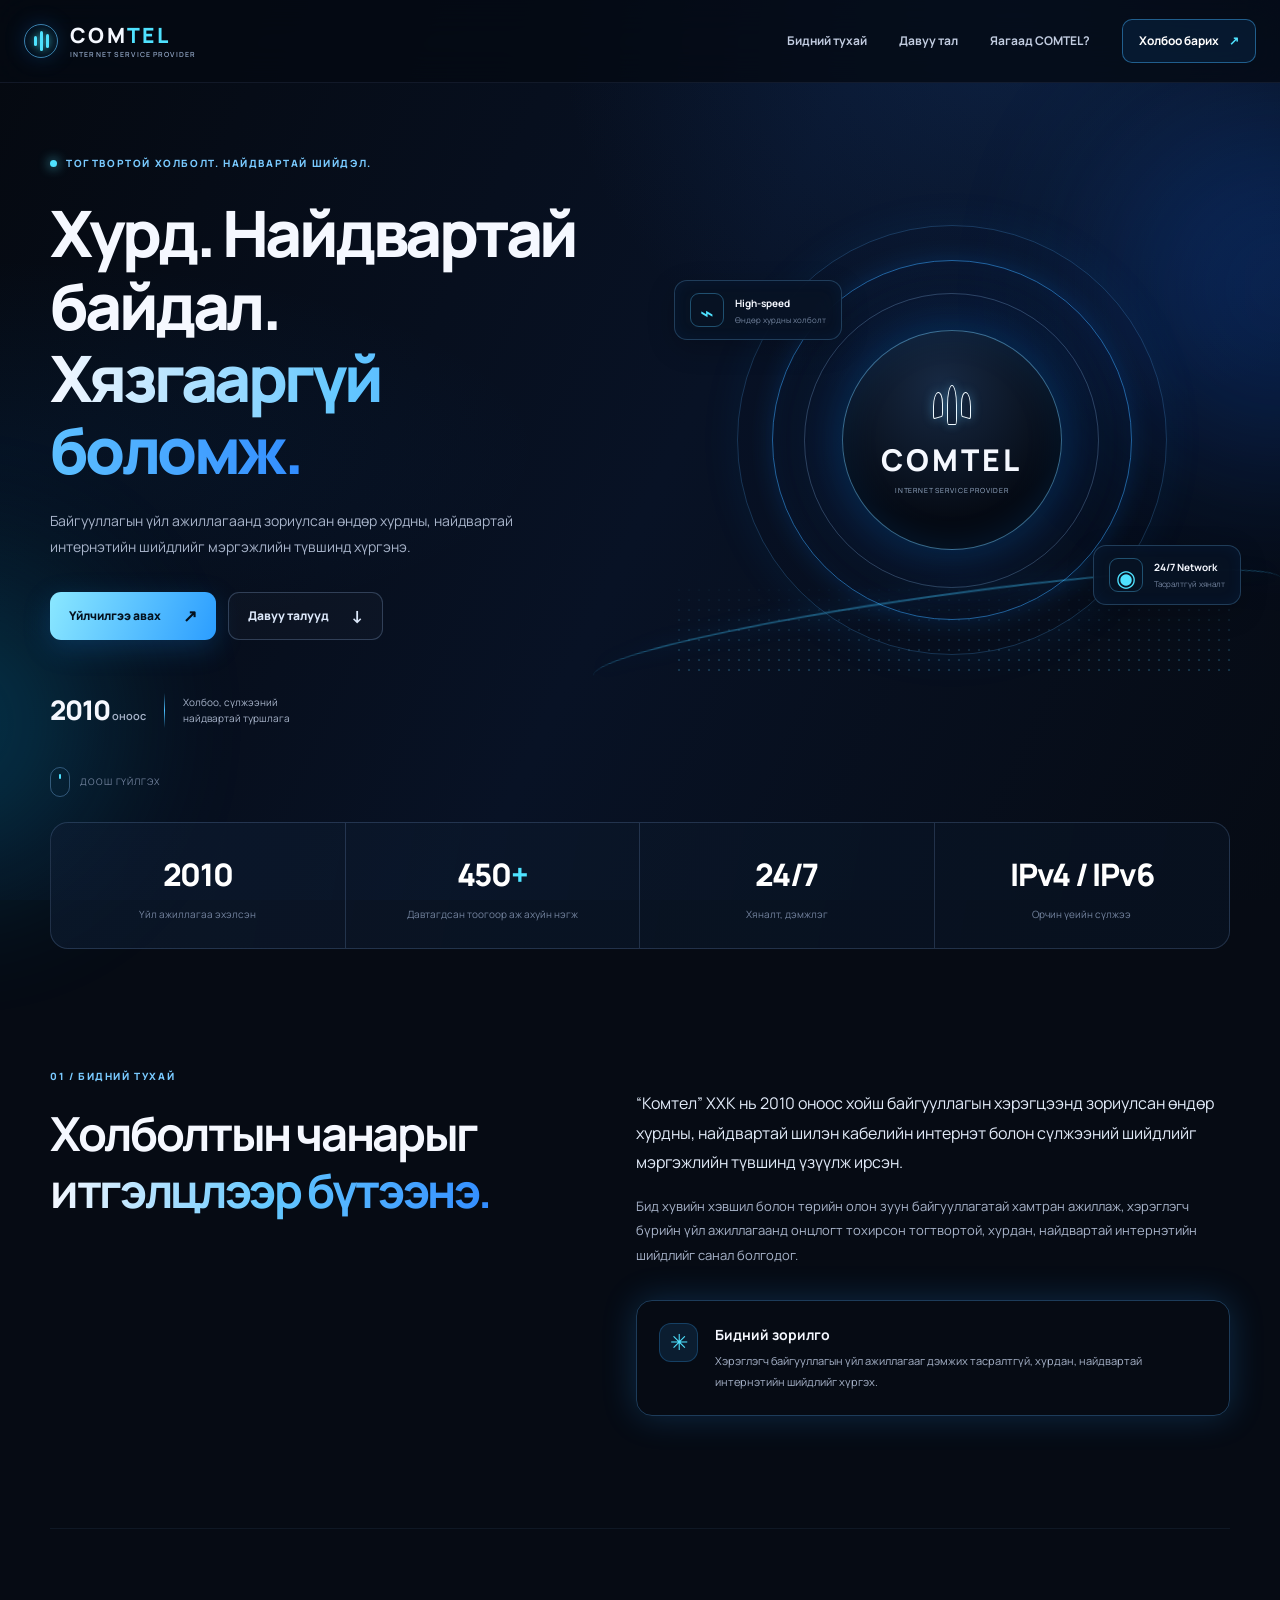
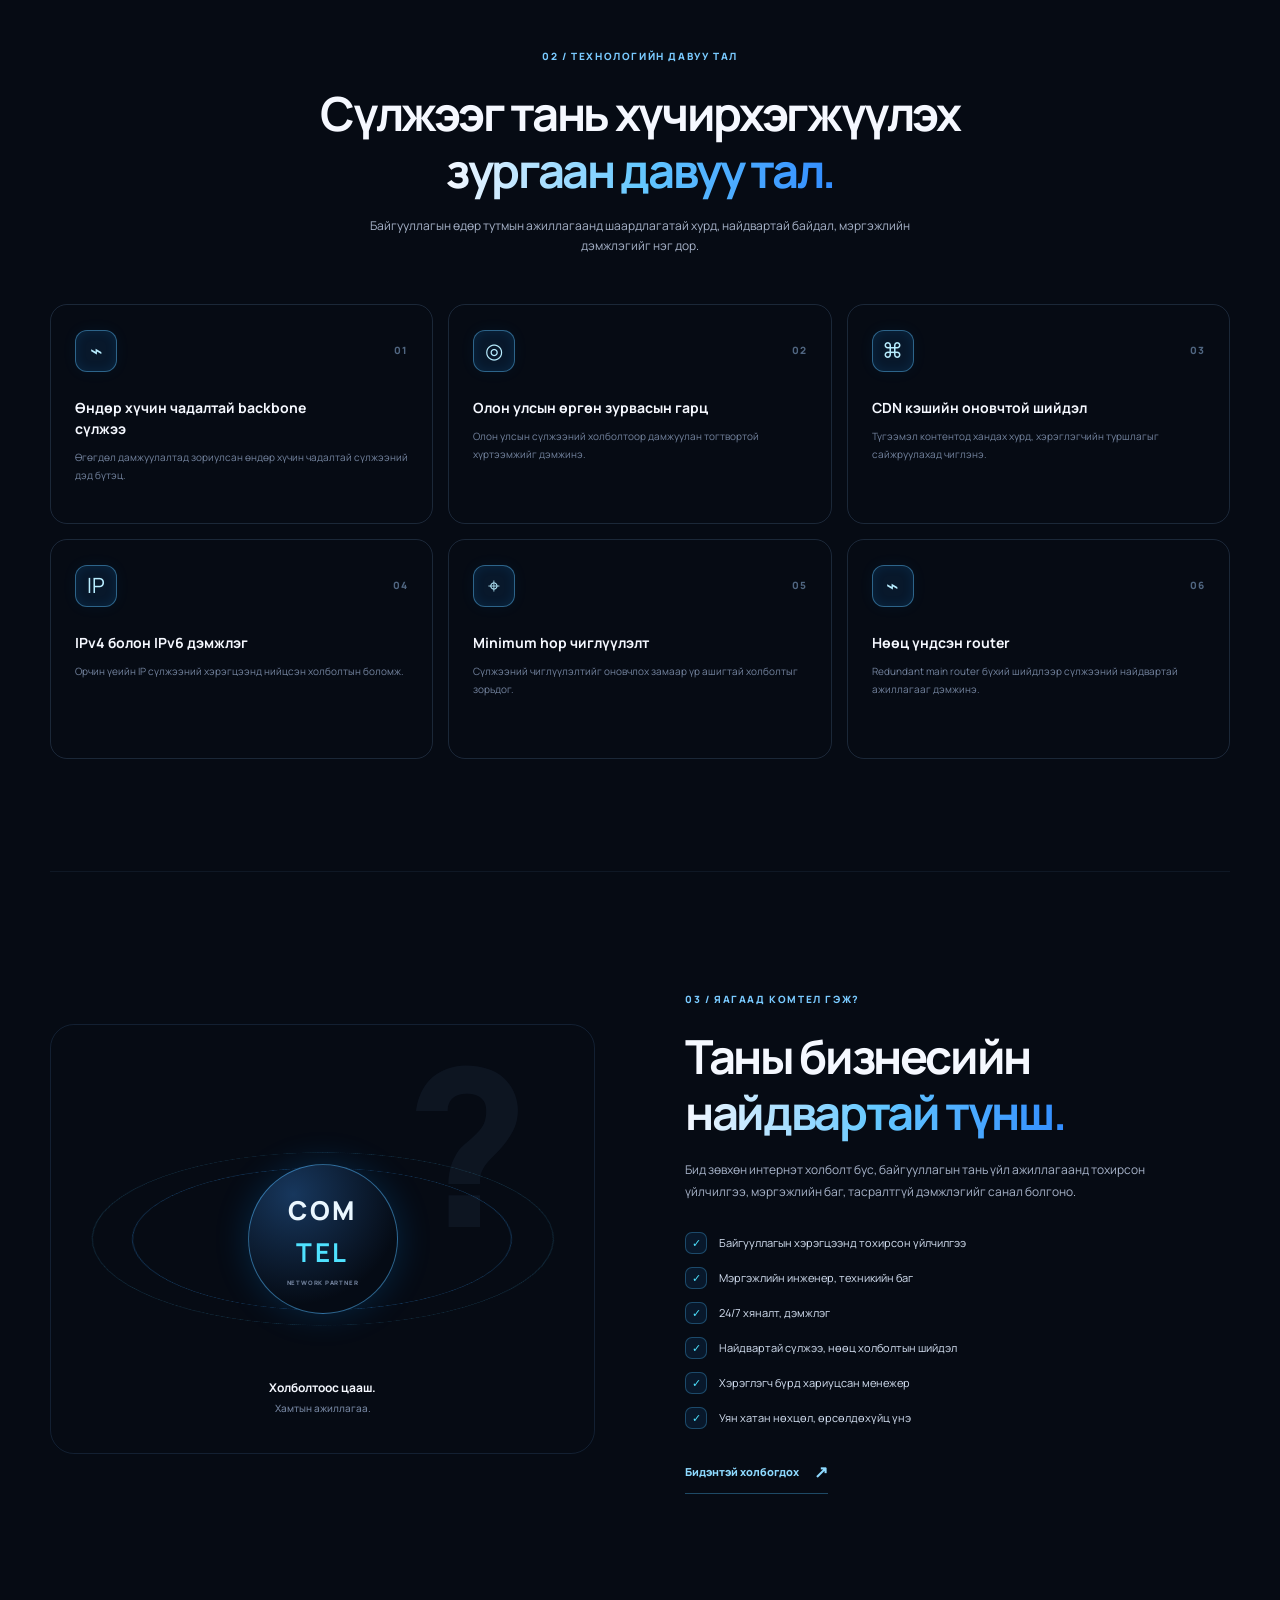
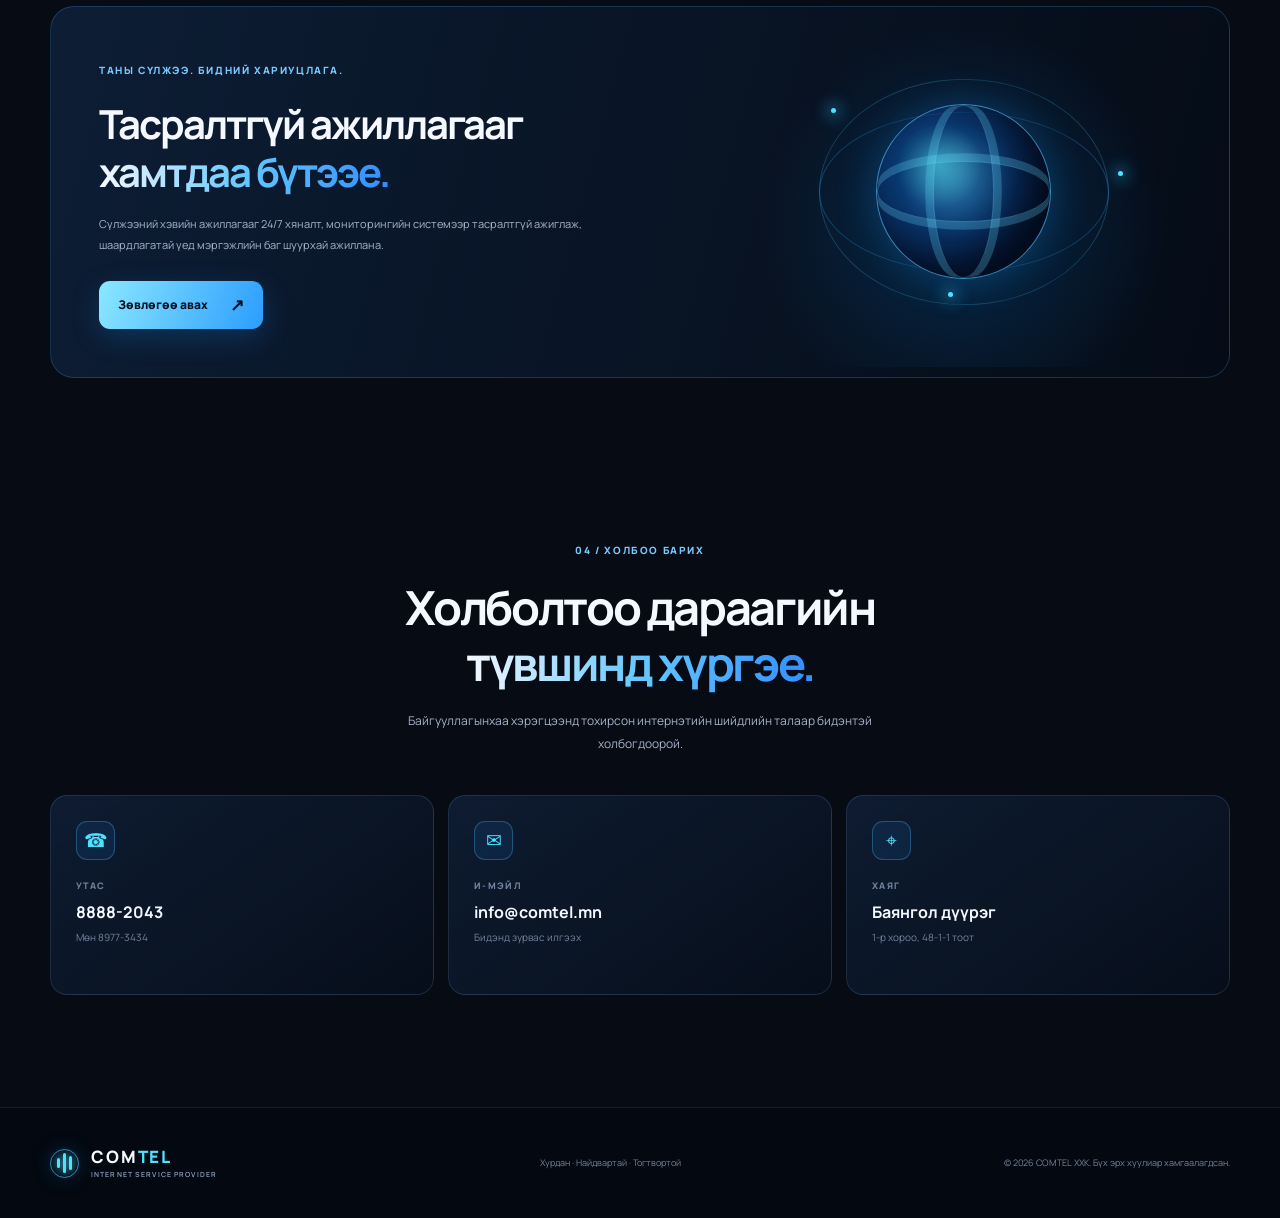
==== index.html @ ffbf0dd2 "." ====
<!doctype html>
<html lang="mn">
  <head>
    <meta charset="UTF-8" />
    <meta name="viewport" content="width=device-width, initial-scale=1.0" />
    <meta name="theme-color" content="#070d1a" />
    <meta
      name="description"
      content="COMTEL ХХК — хурдан, найдвартай, тогтвортой интернэтийн шийдэл."
    />
    <title>COMTEL — Internet Service Provider</title>
    <link rel="preconnect" href="https://fonts.googleapis.com" />
    <link rel="preconnect" href="https://fonts.gstatic.com" crossorigin />
    <link
      href="https://fonts.googleapis.com/css2?family=Manrope:wght@400;500;600;700;800&display=swap"
      rel="stylesheet"
    />
    <link rel="stylesheet" href="style.css" />
    <script src="script.js" defer></script>
  </head>
  <body>
    <div class="site-glow site-glow--one"></div>
    <div class="site-glow site-glow--two"></div>

    <header class="site-header" id="top">
      <div class="nav-wrap">
        <a class="brand" href="#top" aria-label="COMTEL нүүр хуудас">
          <span class="brand-mark" aria-hidden="true"
            ><span></span><span></span><span></span
          ></span>
          <span class="brand-word"
            >COM<span>TEL</span><small>INTERNET SERVICE PROVIDER</small></span
          >
        </a>
        <button class="menu-toggle" aria-label="Цэс нээх" aria-expanded="false">
          <span></span><span></span><span></span>
        </button>
        <nav class="main-nav" aria-label="Үндсэн цэс">
          <a href="#about">Бидний тухай</a>
          <a href="#benefits">Давуу тал</a>
          <a href="#why-us">Яагаад COMTEL?</a>
          <a href="#contact" class="nav-cta">Холбоо барих <span>↗</span></a>
        </nav>
      </div>
    </header>

    <main>
      <section class="hero section-shell">
        <div class="hero-copy reveal">
          <div class="eyebrow">
            <span class="status-dot"></span> Тогтвортой холболт. Найдвартай
            шийдэл.
          </div>
          <h1>Хурд. Найдвартай байдал.<br /><span>Хязгааргүй боломж.</span></h1>
          <p class="hero-description">
            Байгууллагын үйл ажиллагаанд зориулсан өндөр хурдны, найдвартай
            интернэтийн шийдлийг мэргэжлийн түвшинд хүргэнэ.
          </p>
          <div class="hero-actions">
            <a class="button button-primary" href="#contact"
              >Үйлчилгээ авах <span>↗</span></a
            >
            <a class="button button-ghost" href="#benefits"
              >Давуу талууд <span>↓</span></a
            >
          </div>
          <div class="hero-proof">
            <div class="proof-number">2010<span> оноос</span></div>
            <div class="proof-divider"></div>
            <p>Холбоо, сүлжээний<br />найдвартай туршлага</p>
          </div>
        </div>

        <div class="hero-visual reveal" aria-label="Дижитал сүлжээний дүрслэл">
          <div class="orbit orbit--outer"></div>
          <div class="orbit orbit--middle"></div>
          <div class="orbit orbit--inner"></div>
          <div class="network-core">
            <div class="core-symbol">
              <span></span><span></span><span></span>
            </div>
            <div class="core-name">COMTEL</div>
            <div class="core-caption">INTERNET SERVICE PROVIDER</div>
          </div>
          <div class="float-card float-card--top">
            <span class="float-icon">⌁</span
            ><span><b>High-speed</b><small>Өндөр хурдны холболт</small></span>
          </div>
          <div class="float-card float-card--bottom">
            <span class="float-icon">◉</span
            ><span><b>24/7 Network</b><small>Тасралтгүй хяналт</small></span>
          </div>
          <div class="visual-grid"></div>
          <div class="visual-wave"></div>
        </div>
        <a href="#about" class="scroll-cue"><span></span> Доош гүйлгэх</a>
      </section>

      <section
        class="stats section-shell reveal"
        aria-label="COMTEL-ийн үзүүлэлтүүд"
      >
        <div class="stat">
          <strong>2010</strong><span>Үйл ажиллагаа эхэлсэн</span>
        </div>
        <div class="stat">
          <strong>450<span>+</span></strong
          ><span>Давтагдсан тоогоор аж ахуйн нэгж</span>
        </div>
        <div class="stat">
          <strong>24/7</strong><span>Хяналт, дэмжлэг</span>
        </div>
        <div class="stat">
          <strong>IPv4 / IPv6</strong><span>Орчин үеийн сүлжээ</span>
        </div>
      </section>

      <section class="about section-shell section-pad" id="about">
        <div class="section-heading reveal">
          <span class="section-kicker">01 / БИДНИЙ ТУХАЙ</span>
          <h2>Холболтын чанарыг<br /><span>итгэлцлээр бүтээнэ.</span></h2>
        </div>
        <div class="about-content reveal">
          <p class="lead">
            “Комтел” ХХК нь 2010 оноос хойш байгууллагын хэрэгцээнд зориулсан
            өндөр хурдны, найдвартай шилэн кабелийн интернэт болон сүлжээний
            шийдлийг мэргэжлийн түвшинд үзүүлж ирсэн.
          </p>
          <p>
            Бид хувийн хэвшил болон төрийн олон зуун байгууллагатай хамтран
            ажиллаж, хэрэглэгч бүрийн үйл ажиллагаанд онцлогт тохирсон
            тогтвортой, хурдан, найдвартай интернэтийн шийдлийг санал болгодог.
          </p>
          <div class="mission-card">
            <span class="mission-icon">✳</span>
            <div>
              <h3>Бидний зорилго</h3>
              <p>
                Хэрэглэгч байгууллагын үйл ажиллагааг дэмжих тасралтгүй, хурдан,
                найдвартай интернэтийн шийдлийг хүргэх.
              </p>
            </div>
          </div>
        </div>
      </section>

      <section class="benefits section-shell section-pad" id="benefits">
        <div class="section-heading section-heading--center reveal">
          <span class="section-kicker">02 / ТЕХНОЛОГИЙН ДАВУУ ТАЛ</span>
          <h2>
            Сүлжээг тань хүчирхэгжүүлэх<br /><span>зургаан давуу тал.</span>
          </h2>
          <p>
            Байгууллагын өдөр тутмын ажиллагаанд шаардлагатай хурд, найдвартай
            байдал, мэргэжлийн дэмжлэгийг нэг дор.
          </p>
        </div>
        <div class="benefit-grid">
          <article class="benefit-card reveal">
            <div class="card-top">
              <span class="line-icon">⌁</span><span class="card-index">01</span>
            </div>
            <h3>Өндөр хүчин чадалтай backbone сүлжээ</h3>
            <p>
              Өгөгдөл дамжуулалтад зориулсан өндөр хүчин чадалтай сүлжээний дэд
              бүтэц.
            </p>
            <div class="card-light"></div>
          </article>
          <article class="benefit-card reveal">
            <div class="card-top">
              <span class="line-icon">◎</span><span class="card-index">02</span>
            </div>
            <h3>Олон улсын өргөн зурвасын гарц</h3>
            <p>
              Олон улсын сүлжээний холболтоор дамжуулан тогтвортой хүртээмжийг
              дэмжинэ.
            </p>
            <div class="card-light"></div>
          </article>
          <article class="benefit-card reveal">
            <div class="card-top">
              <span class="line-icon">⌘</span><span class="card-index">03</span>
            </div>
            <h3>CDN кэшийн оновчтой шийдэл</h3>
            <p>
              Түгээмэл контентод хандах хурд, хэрэглэгчийн туршлагыг
              сайжруулахад чиглэнэ.
            </p>
            <div class="card-light"></div>
          </article>
          <article class="benefit-card reveal">
            <div class="card-top">
              <span class="line-icon">IP</span
              ><span class="card-index">04</span>
            </div>
            <h3>IPv4 болон IPv6 дэмжлэг</h3>
            <p>Орчин үеийн IP сүлжээний хэрэгцээнд нийцсэн холболтын боломж.</p>
            <div class="card-light"></div>
          </article>
          <article class="benefit-card reveal">
            <div class="card-top">
              <span class="line-icon">⌖</span><span class="card-index">05</span>
            </div>
            <h3>Minimum hop чиглүүлэлт</h3>
            <p>
              Сүлжээний чиглүүлэлтийг оновчлох замаар үр ашигтай холболтыг
              зорьдог.
            </p>
            <div class="card-light"></div>
          </article>
          <article class="benefit-card reveal">
            <div class="card-top">
              <span class="line-icon">⌁</span><span class="card-index">06</span>
            </div>
            <h3>Нөөц үндсэн router</h3>
            <p>
              Redundant main router бүхий шийдлээр сүлжээний найдвартай
              ажиллагааг дэмжинэ.
            </p>
            <div class="card-light"></div>
          </article>
        </div>
      </section>

      <section class="why section-shell section-pad" id="why-us">
        <div class="why-visual reveal">
          <div class="big-question">?</div>
          <div class="why-orbit why-orbit--one"></div>
          <div class="why-orbit why-orbit--two"></div>
          <div class="why-center">
            <span>COM</span><b>TEL</b><small>NETWORK PARTNER</small>
          </div>
          <div class="why-caption">
            Холболтоос цааш.<br /><span>Хамтын ажиллагаа.</span>
          </div>
        </div>
        <div class="why-content reveal">
          <span class="section-kicker">03 / ЯАГААД КОМТЕЛ ГЭЖ?</span>
          <h2>Таны бизнесийн<br /><span>найдвартай түнш.</span></h2>
          <p>
            Бид зөвхөн интернэт холболт бус, байгууллагын тань үйл ажиллагаанд
            тохирсон үйлчилгээ, мэргэжлийн баг, тасралтгүй дэмжлэгийг санал
            болгоно.
          </p>
          <ul class="check-list">
            <li><span>✓</span> Байгууллагын хэрэгцээнд тохирсон үйлчилгээ</li>
            <li><span>✓</span> Мэргэжлийн инженер, техникийн баг</li>
            <li><span>✓</span> 24/7 хяналт, дэмжлэг</li>
            <li><span>✓</span> Найдвартай сүлжээ, нөөц холболтын шийдэл</li>
            <li><span>✓</span> Хэрэглэгч бүрд хариуцсан менежер</li>
            <li><span>✓</span> Уян хатан нөхцөл, өрсөлдөхүйц үнэ</li>
          </ul>
          <a href="#contact" class="text-link"
            >Бидэнтэй холбогдох <span>↗</span></a
          >
        </div>
      </section>

      <section class="support section-shell section-pad">
        <div class="support-panel reveal">
          <div class="support-copy">
            <span class="section-kicker">ТАНЫ СҮЛЖЭЭ. БИДНИЙ ХАРИУЦЛАГА.</span>
            <h2>Тасралтгүй ажиллагааг<br /><span>хамтдаа бүтээе.</span></h2>
            <p>
              Сүлжээний хэвийн ажиллагааг 24/7 хяналт, мониторингийн системээр
              тасралтгүй ажиглаж, шаардлагатай үед мэргэжлийн баг шуурхай
              ажиллана.
            </p>
            <a href="#contact" class="button button-primary"
              >Зөвлөгөө авах <span>↗</span></a
            >
          </div>
          <div class="support-art" aria-hidden="true">
            <div class="support-ring support-ring--one"></div>
            <div class="support-ring support-ring--two"></div>
            <div class="support-globe">
              <div class="globe-long"></div>
              <div class="globe-lat"></div>
              <div class="globe-core"></div>
            </div>
            <span class="signal signal--one"></span
            ><span class="signal signal--two"></span
            ><span class="signal signal--three"></span>
          </div>
        </div>
      </section>

      <section class="contact section-shell section-pad" id="contact">
        <div class="contact-heading reveal">
          <span class="section-kicker">04 / ХОЛБОО БАРИХ</span>
          <h2>Холболтоо дараагийн<br /><span>түвшинд хүргэе.</span></h2>
          <p>
            Байгууллагынхаа хэрэгцээнд тохирсон интернэтийн шийдлийн талаар
            бидэнтэй холбогдоорой.
          </p>
        </div>
        <div class="contact-grid">
          <a class="contact-card reveal" href="tel:88882043">
            <span class="contact-icon">☎</span
            ><span class="contact-label">УТАС</span><strong>8888-2043</strong
            ><small>Мөн 8977-3434</small>
          </a>
          <a class="contact-card reveal" href="mailto:info@comtel.mn">
            <span class="contact-icon">✉</span
            ><span class="contact-label">И-МЭЙЛ</span
            ><strong>info@comtel.mn</strong><small>Бидэнд зурвас илгээх</small>
          </a>
          <div class="contact-card reveal">
            <span class="contact-icon">⌖</span
            ><span class="contact-label">ХАЯГ</span
            ><strong>Баянгол дүүрэг</strong
            ><small>1-р хороо, 48-1-1 тоот</small>
          </div>
        </div>
      </section>
    </main>

    <footer class="site-footer">
      <div class="footer-inner section-shell">
        <a class="brand brand--footer" href="#top">
          <span class="brand-mark" aria-hidden="true"
            ><span></span><span></span><span></span
          ></span>
          <span class="brand-word"
            >COM<span>TEL</span><small>INTERNET SERVICE PROVIDER</small></span
          >
        </a>
        <p>Хурдан · Найдвартай · Тогтвортой</p>
        <span class="copyright"
          >© <span id="year"></span> COMTEL ХХК. Бүх эрх хуулиар
          хамгаалагдсан.</span
        >
      </div>
    </footer>
    <a class="back-to-top" href="#top" aria-label="Дээш буцах">↑</a>
  </body>
</html>
---- style.css ----
/* COMTEL landing page — dark navy + electric blue visual style */
:root {
  --bg: #060b14;
  --bg-soft: #0a1324;
  --panel: rgba(12, 25, 46, .76);
  --panel-strong: #0d1a30;
  --text: #f5f8ff;
  --muted: #a8b4ca;
  --muted-2: #74849f;
  --blue: #299dff;
  --cyan: #4fe2ff;
  --line: rgba(151, 192, 255, .18);
  --glow: 0 0 34px rgba(39, 157, 255, .22);
  --radius: 22px;
}
* { box-sizing: border-box; }
html { scroll-behavior: smooth; scroll-padding-top: 90px; }
body {
  margin: 0; background: var(--bg); color: var(--text);
  font-family: "Manrope", Arial, sans-serif; line-height: 1.65;
  overflow-x: hidden;
}
body::before {
  content: ""; position: fixed; inset: 0; pointer-events: none; z-index: -2;
  background: radial-gradient(ellipse at 80% 4%, rgba(29, 83, 166, .23), transparent 32%),
              radial-gradient(ellipse at 0% 50%, rgba(0, 111, 210, .08), transparent 30%),
              linear-gradient(115deg, #050910, #081225 52%, #060b14);
}
a { color: inherit; text-decoration: none; }
button, a { -webkit-tap-highlight-color: transparent; }
button { font: inherit; }
::selection { background: rgba(54, 177, 255, .38); color: white; }
.site-glow { position: fixed; pointer-events: none; filter: blur(80px); opacity: .22; z-index: -1; border-radius: 50%; }
.site-glow--one { width: 360px; height: 360px; top: 12%; right: -180px; background: #1369ff; }
.site-glow--two { width: 300px; height: 300px; bottom: 3%; left: -200px; background: #00bfff; }
.section-shell { width: min(1180px, calc(100% - 48px)); margin-inline: auto; }
.section-pad { padding-block: 112px; }
.site-header { position: sticky; top: 0; z-index: 50; background: rgba(5, 10, 19, .78); backdrop-filter: blur(18px); border-bottom: 1px solid rgba(157, 191, 255, .09); }
.nav-wrap { width: min(1280px, calc(100% - 48px)); height: 82px; margin: auto; display: flex; align-items: center; justify-content: space-between; gap: 30px; }
.brand { display: inline-flex; align-items: center; gap: 12px; flex-shrink: 0; }
.brand-mark { width: 34px; height: 34px; display: flex; align-items: center; justify-content: center; gap: 3px; border: 1px solid rgba(90, 191, 255, .65); border-radius: 50%; box-shadow: 0 0 22px rgba(33, 150, 255, .2), inset 0 0 12px rgba(33, 150, 255, .12); }
.brand-mark span { display: block; width: 3px; border-radius: 3px; background: var(--cyan); box-shadow: 0 0 8px var(--cyan); }
.brand-mark span:nth-child(1) { height: 10px; }.brand-mark span:nth-child(2) { height: 20px; }.brand-mark span:nth-child(3) { height: 14px; }
.brand-word { font-size: 21px; letter-spacing: .11em; font-weight: 800; line-height: 1.05; }
.brand-word > span { color: var(--cyan); }
.brand-word small { display: block; margin-top: 5px; color: #8fa3c1; font-size: 7px; letter-spacing: .16em; font-weight: 600; }
.main-nav { display: flex; align-items: center; gap: 32px; color: #c2cce0; font-size: 12px; font-weight: 700; }
.main-nav a:not(.nav-cta) { transition: color .2s; }
.main-nav a:not(.nav-cta):hover { color: var(--cyan); }
.nav-cta { padding: 11px 16px; border: 1px solid rgba(66, 179, 255, .45); border-radius: 10px; color: white; background: rgba(27, 112, 205, .12); }
.nav-cta span { color: var(--cyan); padding-left: 8px; }
.menu-toggle { display: none; width: 42px; height: 42px; padding: 10px; border: 1px solid var(--line); border-radius: 10px; background: #0b1729; }
.menu-toggle span { display: block; height: 2px; background: white; margin: 5px 0; border-radius: 2px; }
.hero { min-height: 680px; display: grid; grid-template-columns: 1.02fr .98fr; align-items: center; gap: 45px; position: relative; padding-top: 65px; padding-bottom: 90px; }
.hero-copy { position: relative; z-index: 2; }
.eyebrow, .section-kicker { display: inline-flex; align-items: center; gap: 9px; color: #79caff; font-size: 10px; font-weight: 800; letter-spacing: .16em; text-transform: uppercase; }
.status-dot { width: 7px; height: 7px; background: var(--cyan); border-radius: 50%; box-shadow: 0 0 12px var(--cyan); }
h1, h2, h3, p { margin-top: 0; }
h1 { margin: 23px 0 21px; font-size: clamp(38px, 5vw, 65px); line-height: 1.13; letter-spacing: -.055em; font-weight: 800; }
h1 span, h2 span { color: #8dcfff; background: linear-gradient(90deg, #f5f8ff 0%, #64c8ff 50%, #328dff 100%); -webkit-background-clip: text; background-clip: text; -webkit-text-fill-color: transparent; }
.hero-description { max-width: 530px; color: var(--muted); font-size: 14px; line-height: 1.9; }
.hero-actions { display: flex; flex-wrap: wrap; gap: 12px; margin-top: 31px; }
.button { min-height: 48px; display: inline-flex; align-items: center; justify-content: center; gap: 22px; padding: 0 19px; border-radius: 11px; font-size: 12px; font-weight: 800; transition: transform .25s, box-shadow .25s, background .25s; }
.button:hover { transform: translateY(-3px); }
.button-primary { color: #04101d; background: linear-gradient(110deg, #8be8ff, #2b9dff); box-shadow: 0 8px 28px rgba(25, 149, 255, .22); }
.button-primary:hover { box-shadow: 0 10px 35px rgba(25, 149, 255, .4); }
.button-ghost { color: #dce8fa; border: 1px solid rgba(155, 192, 240, .25); background: rgba(255,255,255,.025); }
.button span { font-size: 17px; }
.hero-proof { display: flex; align-items: center; gap: 18px; margin-top: 48px; }
.proof-number { font-size: 27px; font-weight: 800; letter-spacing: -.04em; }
.proof-number span { font-size: 11px; color: var(--muted); font-weight: 600; letter-spacing: 0; }
.proof-divider { width: 1px; height: 35px; background: linear-gradient(transparent, #4abfff, transparent); }
.hero-proof p { margin: 0; color: var(--muted); font-size: 10px; line-height: 1.6; }
.hero-visual { position: relative; min-height: 470px; display: grid; place-items: center; isolation: isolate; }
.hero-visual::before { content: ""; position: absolute; width: 78%; aspect-ratio: 1; border-radius: 50%; background: radial-gradient(circle, rgba(19, 123, 255, .18), rgba(0, 37, 100, .04) 55%, transparent 70%); filter: blur(15px); }
.orbit { position: absolute; border-radius: 50%; border: 1px solid rgba(80, 172, 255, .23); }
.orbit--outer { width: min(94%, 430px); aspect-ratio: 1; box-shadow: 0 0 40px rgba(0, 136, 255, .08); }
.orbit--middle { width: min(79%, 360px); aspect-ratio: 1; border-color: rgba(56, 165, 255, .55); box-shadow: 0 0 25px rgba(0, 145, 255, .17), inset 0 0 25px rgba(0, 145, 255, .05); }
.orbit--inner { width: min(65%, 295px); aspect-ratio: 1; border-color: rgba(160, 207, 255, .25); }
.network-core { position: relative; z-index: 2; width: 220px; height: 220px; border-radius: 50%; display: flex; flex-direction: column; align-items: center; justify-content: center; background: radial-gradient(circle at 45% 25%, #172943, #050a13 67%); border: 1px solid rgba(104, 197, 255, .5); box-shadow: 0 0 42px rgba(0, 138, 255, .19), inset 0 0 35px rgba(20, 133, 255, .12); }
.core-symbol { width: 57px; height: 42px; display: flex; justify-content: center; align-items: center; gap: 4px; margin-bottom: 9px; }
.core-symbol span { display: block; width: 10px; border: 1.5px solid #effaff; border-radius: 100% 100% 30% 30%; box-shadow: 0 0 10px rgba(99, 200, 255, .35); }
.core-symbol span:nth-child(1) { height: 26px; transform: skewY(-16deg); }.core-symbol span:nth-child(2) { height: 40px; }.core-symbol span:nth-child(3) { height: 26px; transform: skewY(16deg); }
.core-name { font-size: 30px; letter-spacing: .1em; font-weight: 800; }.core-caption { font-size: 7px; letter-spacing: .12em; color: #9cb1cc; }
.float-card { position: absolute; z-index: 4; display: flex; align-items: center; gap: 11px; padding: 12px 15px; border: 1px solid rgba(107, 192, 255, .25); border-radius: 13px; background: rgba(7, 19, 36, .88); box-shadow: 0 8px 28px rgba(0,0,0,.2), inset 0 0 15px rgba(29, 126, 255, .06); backdrop-filter: blur(12px); }
.float-card--top { top: 16%; left: 0; }.float-card--bottom { bottom: 15%; right: -2%; }
.float-icon { display: grid; place-items: center; width: 34px; height: 34px; color: var(--cyan); font-size: 23px; border: 1px solid rgba(82, 198, 255, .35); border-radius: 9px; }
.float-card b, .float-card small { display: block; }.float-card b { font-size: 10px; }.float-card small { color: var(--muted-2); font-size: 8px; margin-top: 2px; }
.visual-grid { position: absolute; z-index: -1; bottom: 0; left: 0; right: 0; height: 100px; opacity: .22; background-image: radial-gradient(#4fcaff 1px, transparent 1.5px); background-size: 10px 10px; mask-image: linear-gradient(transparent, black); }
.visual-wave { position: absolute; bottom: 15px; left: -15%; right: -10%; height: 65px; opacity: .65; border-top: 2px solid rgba(64, 198, 255, .6); border-radius: 50%; filter: drop-shadow(0 0 10px #149eff); transform: rotate(-8deg); }
.scroll-cue { position: absolute; bottom: 25px; left: 0; display: flex; align-items: center; gap: 10px; color: var(--muted-2); font-size: 9px; letter-spacing: .1em; text-transform: uppercase; }
.scroll-cue span { width: 20px; height: 30px; border: 1px solid rgba(136, 195, 255, .35); border-radius: 12px; position: relative; }
.scroll-cue span::after { content: ""; position: absolute; top: 6px; left: 8px; width: 2px; height: 5px; background: var(--cyan); border-radius: 2px; animation: scrollDown 1.6s infinite; }
.stats { display: grid; grid-template-columns: repeat(4, 1fr); border: 1px solid var(--line); border-radius: 18px; background: linear-gradient(100deg, rgba(14, 29, 51, .6), rgba(8, 18, 33, .8)); overflow: hidden; }
.stat { padding: 26px 22px; text-align: center; border-right: 1px solid var(--line); }.stat:last-child { border: 0; }
.stat strong { display: block; color: white; font-size: clamp(21px, 2.5vw, 31px); font-weight: 800; letter-spacing: -.04em; }.stat strong span { color: var(--cyan); }
.stat > span { display: block; color: var(--muted-2); font-size: 10px; margin-top: 5px; }
.about { display: grid; grid-template-columns: .9fr 1.1fr; gap: 100px; align-items: start; }
.section-heading h2, .why-content h2, .contact-heading h2, .support-copy h2 { margin: 18px 0; font-size: clamp(30px, 4vw, 47px); line-height: 1.2; letter-spacing: -.05em; }
.about-content { padding-top: 28px; }.about-content p { color: var(--muted); font-size: 13px; line-height: 1.9; }.about-content .lead { color: #e2ebf9; font-size: 16px; line-height: 1.85; }
.mission-card { display: flex; gap: 17px; margin-top: 32px; padding: 22px; border: 1px solid rgba(83, 176, 255, .3); border-radius: 16px; background-color: linear-gradient(115deg, rgba(18, 51, 88, .6), rgba(7, 15, 28, .8)); box-shadow: var(--glow); }
.mission-icon { flex: 0 0 39px; height: 39px; display: grid; place-items: center; color: var(--cyan); font-size: 22px; border-radius: 12px; background-color: rgba(52, 167, 255, .12); border: 1px solid rgba(52, 167, 255, .25); }
.mission-card h3 { margin: 0 0 5px; font-size: 14px; }.mission-card p { margin: 0; font-size: 11px; }
.benefits { border-block: 1px solid rgba(133, 178, 238, .08); background-color: linear-gradient(180deg, rgba(7, 17, 32, .35), rgba(7, 17, 32, .1)); }
.section-heading--center { max-width: 690px; margin: 0 auto 48px; text-align: center; }.section-heading--center > p { color: var(--muted); font-size: 12px; max-width: 550px; margin: 0 auto; }
.benefit-grid { display: grid; grid-template-columns: repeat(3, 1fr); gap: 15px; }
.benefit-card { position: relative; overflow: hidden; min-height: 220px; padding: 25px 24px; border: 1px solid rgba(139, 181, 238, .17); border-radius: 17px; background-color: linear-gradient(145deg, rgba(17, 34, 59, .6), rgba(7, 15, 28, .8)); transition: transform .3s, border-color .3s, box-shadow .3s; }
.benefit-card:hover { transform: translateY(-5px); border-color: rgba(71, 185, 255, .55); box-shadow: 0 12px 35px rgba(0, 103, 219, .12), inset 0 0 25px rgba(39, 151, 255, .04); }
.card-top { display: flex; align-items: center; justify-content: space-between; margin-bottom: 25px; }.line-icon { display: grid; place-items: center; width: 42px; height: 42px; color: #b8edff; font-size: 21px; border: 1px solid rgba(91, 193, 255, .45); border-radius: 12px; background-color: rgba(37, 143, 255, .1); box-shadow: inset 0 0 12px rgba(34, 153, 255, .1), 0 0 15px rgba(34, 153, 255, .06); }.card-index { color: #506681; font-size: 10px; font-weight: 800; letter-spacing: .1em; }
.benefit-card h3 { max-width: 270px; margin-bottom: 9px; font-size: 14px; line-height: 1.5; }.benefit-card p { margin: 0; color: var(--muted-2); font-size: 10px; line-height: 1.8; }.card-light { position: absolute; left: -15%; bottom: 0; width: 75%; height: 1px; background-color: linear-gradient(90deg, transparent, #4dcaff, transparent); filter: drop-shadow(0 0 5px #2b9dff); opacity: .65; transition: opacity .3s; }.benefit-card:hover .card-light { opacity: 1; }
.why { display: grid; grid-template-columns: 1fr 1fr; gap: 90px; align-items: center; }
.why-visual { position: relative; min-height: 430px; display: grid; place-items: center; overflow: hidden; border: 1px solid rgba(106, 178, 255, .13); border-radius: 24px; background-color: radial-gradient(ellipse at 50% 45%, rgba(25, 103, 200, .2), transparent 52%), linear-gradient(145deg, rgba(9, 21, 40, .6), rgba(4, 9, 17, .8)); }
.big-question { position: absolute; top: 2%; right: 12%; font-size: 220px; line-height: 1; font-weight: 800; color: rgba(132, 192, 255, .06); }
.why-orbit { position: absolute; width: 70%; aspect-ratio: 1; border: 1px solid rgba(54, 158, 255, .3); border-radius: 50%; }.why-orbit--one { transform: rotateX(68deg) rotateZ(-25deg); }.why-orbit--two { width: 85%; transform: rotateX(68deg) rotateZ(35deg); border-color: rgba(73, 198, 255, .18); }
.why-center { z-index: 1; width: 150px; height: 150px; border-radius: 50%; display: flex; flex-direction: column; justify-content: center; align-items: center; border: 1px solid rgba(83, 185, 255, .5); background: radial-gradient(circle at 30% 20%, #17375d, #050b15 70%); box-shadow: 0 0 35px rgba(0, 140, 255, .2); font-size: 26px; font-weight: 800; letter-spacing: .1em; }.why-center span { color: #eaf7ff; }.why-center b { color: var(--cyan); }.why-center small { color: var(--muted-2); font-size: 6px; letter-spacing: .13em; margin-top: 5px; }
.why-caption { position: absolute; bottom: 35px; text-align: center; font-size: 12px; font-weight: 700; }.why-caption span { color: var(--muted-2); font-size: 10px; font-weight: 500; }
.why-content > p, .contact-heading > p { max-width: 490px; color: var(--muted); font-size: 12px; line-height: 1.9; }
.check-list { display: grid; gap: 13px; list-style: none; margin: 28px 0; padding: 0; }.check-list li { display: flex; gap: 12px; align-items: center; color: #d6e2f4; font-size: 11px; }.check-list li span { flex: 0 0 22px; width: 22px; height: 22px; display: grid; place-items: center; border-radius: 7px; border: 1px solid rgba(76, 192, 255, .3); background-color: rgba(32, 149, 255, .1); color: var(--cyan); }
.text-link { display: inline-flex; gap: 15px; align-items: center; color: #8edaff; font-size: 11px; font-weight: 800; border-bottom: 1px solid rgba(78, 193, 255, .35); padding-bottom: 7px; }.text-link span { font-size: 17px; }
.support { padding-top: 0; }
.support-panel { position: relative; min-height: 350px; display: grid; grid-template-columns: 1.1fr .9fr; align-items: center; overflow: hidden; border: 1px solid rgba(79, 174, 255, .22); border-radius: 24px; background: linear-gradient(105deg, rgba(13, 30, 54, .97), rgba(5, 12, 23, .96)); }
.support-copy { position: relative; z-index: 2; padding: 48px; }.support-copy h2 { font-size: clamp(29px, 3.5vw, 40px); }.support-copy p { max-width: 520px; color: var(--muted); font-size: 11px; line-height: 1.9; margin-bottom: 25px; }
.support-art { position: relative; min-height: 350px; display: grid; place-items: center; background: radial-gradient(circle at 50% 60%, rgba(0, 145, 255, .2), transparent 60%); }
.support-ring { position: absolute; width: 290px; height: 290px; border-radius: 50%; border: 1px solid rgba(47, 166, 255, .3); }.support-ring--one { transform: scaleY(.55) rotate(-20deg); }.support-ring--two { transform: scaleY(.78) rotate(35deg); border-color: rgba(77, 206, 255, .22); }
.support-globe { position: relative; width: 175px; height: 175px; overflow: hidden; border-radius: 50%; border: 1px solid rgba(94, 204, 255, .6); background: radial-gradient(circle at 36% 35%, rgba(66, 215, 255, .6), rgba(18, 105, 220, .35) 27%, rgba(6, 24, 63, .85) 70%); box-shadow: 0 0 40px rgba(18, 153, 255, .28), inset -20px -15px 35px rgba(0, 0, 0, .55); }
.globe-long, .globe-lat { position: absolute; inset: 0; border: 1px solid rgba(104, 219, 255, .45); border-radius: 50%; }.globe-long { transform: scaleX(.35); box-shadow: 24px 0 0 -1px rgba(104,219,255,.25), -24px 0 0 -1px rgba(104,219,255,.25); }.globe-lat { transform: scaleY(.35); box-shadow: 0 24px 0 -1px rgba(104,219,255,.25), 0 -24px 0 -1px rgba(104,219,255,.25); }
.globe-core { position: absolute; inset: 20%; border-radius: 50%; background: radial-gradient(circle at 40% 35%, rgba(112, 239, 255, .35), transparent 60%); filter: blur(10px); }
.signal { position: absolute; width: 5px; height: 5px; border-radius: 50%; background: var(--cyan); box-shadow: 0 0 15px 4px rgba(43, 194, 255, .5); }.signal--one { top: 26%; left: 25%; }.signal--two { right: 20%; top: 44%; }.signal--three { bottom: 20%; left: 47%; }
.contact { padding-top: 45px; }
.contact-heading { text-align: center; max-width: 680px; margin: 0 auto 40px; }.contact-heading > p { margin-inline: auto; }
.contact-grid { display: grid; grid-template-columns: repeat(3, 1fr); gap: 14px; }
.contact-card { min-height: 200px; display: flex; flex-direction: column; align-items: flex-start; padding: 25px; border: 1px solid rgba(134, 180, 237, .17); border-radius: 17px; background: linear-gradient(145deg, rgba(17, 34, 59, .75), rgba(7, 15, 28, .8)); transition: transform .25s, border-color .25s; }
.contact-card:hover { transform: translateY(-4px); border-color: rgba(75, 187, 255, .55); }
.contact-icon { width: 39px; height: 39px; display: grid; place-items: center; color: var(--cyan); border: 1px solid rgba(76, 191, 255, .3); border-radius: 11px; background: rgba(34, 144, 255, .1); font-size: 19px; margin-bottom: 19px; }
.contact-label { color: var(--muted-2); font-size: 9px; letter-spacing: .15em; font-weight: 800; }.contact-card strong { font-size: 16px; margin: 5px 0 3px; }.contact-card small { color: var(--muted-2); font-size: 10px; }
.site-footer { border-top: 1px solid rgba(137, 177, 232, .12); background: rgba(3, 7, 13, .5); }.footer-inner { min-height: 110px; display: flex; align-items: center; justify-content: space-between; gap: 20px; }.brand--footer .brand-mark { width: 29px; height: 29px; }.brand--footer .brand-word { font-size: 17px; }.footer-inner > p, .copyright { margin: 0; color: var(--muted-2); font-size: 9px; }
.back-to-top { position: fixed; z-index: 30; right: 22px; bottom: 22px; width: 42px; height: 42px; display: grid; place-items: center; border: 1px solid rgba(82, 187, 255, .35); border-radius: 12px; background: rgba(8, 22, 40, .85); color: var(--cyan); font-size: 21px; opacity: 0; pointer-events: none; transform: translateY(8px); transition: .25s; }.back-to-top.is-visible { opacity: 1; pointer-events: auto; transform: translateY(0); }
.reveal { opacity: 0; transform: translateY(22px); transition: opacity .7s ease, transform .7s ease; }.reveal.is-visible { opacity: 1; transform: translateY(0); }
@keyframes scrollDown { 0%, 100% { transform: translateY(0); opacity: 1; } 70% { transform: translateY(9px); opacity: .2; } }

@media (max-width: 900px) {
  .main-nav { gap: 18px; }.hero { gap: 15px; }.hero-visual { transform: scale(.9); }.about, .why { gap: 45px; }.support-copy { padding: 35px; }
}
@media (max-width: 700px) {
  .section-shell { width: min(100% - 34px, 560px); }.section-pad { padding-block: 78px; }
  .nav-wrap { width: calc(100% - 34px); height: 72px; }.menu-toggle { display: block; }
  .main-nav { display: none; position: absolute; top: 71px; left: 0; right: 0; padding: 18px 22px 22px; flex-direction: column; align-items: stretch; gap: 0; background: rgba(5, 11, 21, .98); border-bottom: 1px solid var(--line); }
  .main-nav.is-open { display: flex; }.main-nav a { padding: 13px 5px; }.main-nav .nav-cta { margin-top: 8px; text-align: center; }
  .hero { grid-template-columns: 1fr; padding-top: 64px; padding-bottom: 75px; gap: 8px; }.hero-copy { max-width: 570px; }.hero-visual { min-height: 370px; margin: -8px -20px 0; transform: none; }.network-core { width: 170px; height: 170px; }.core-name { font-size: 24px; }.core-caption { font-size: 6px; }.orbit--outer { width: 330px; }.orbit--middle { width: 280px; }.orbit--inner { width: 230px; }.float-card--top { left: 3%; top: 13%; }.float-card--bottom { right: 1%; bottom: 11%; }.scroll-cue { bottom: 15px; }
  .stats { grid-template-columns: repeat(2, 1fr); }.stat { padding: 21px 10px; }.stat:nth-child(2) { border-right: 0; }.stat:nth-child(-n+2) { border-bottom: 1px solid var(--line); }
  .about, .why { grid-template-columns: 1fr; gap: 20px; }.about-content { padding-top: 0; }.section-heading h2, .why-content h2, .contact-heading h2 { font-size: 34px; }
  .benefit-grid { grid-template-columns: repeat(2, 1fr); gap: 10px; }.benefit-card { min-height: 225px; padding: 19px 16px; }.benefit-card h3 { font-size: 12px; }.benefit-card p { font-size: 10px; }.card-top { margin-bottom: 18px; }
  .why-visual { min-height: 340px; order: 2; }.why-content { order: 1; }.support-panel { grid-template-columns: 1fr; }.support-copy { padding: 32px 25px 0; }.support-art { min-height: 270px; }.support-ring { width: 235px; height: 235px; }.contact-grid { grid-template-columns: 1fr; }.contact-card { min-height: 160px; }
  .footer-inner { padding-block: 28px; flex-direction: column; align-items: flex-start; gap: 13px; }.copyright { line-height: 1.7; }
}
@media (max-width: 390px) {
  h1 { font-size: 35px; }.eyebrow, .section-kicker { font-size: 8px; }.hero-actions { gap: 8px; }.button { padding: 0 13px; gap: 12px; font-size: 11px; }.benefit-grid { grid-template-columns: 1fr; }.benefit-card { min-height: 190px; }.float-card { padding: 9px; }.float-card small { font-size: 7px; }
}
@media (prefers-reduced-motion: reduce) {
  *, *::before, *::after { scroll-behavior: auto !important; animation-duration: .01ms !important; transition-duration: .01ms !important; }
  .reveal { opacity: 1; transform: none; }}
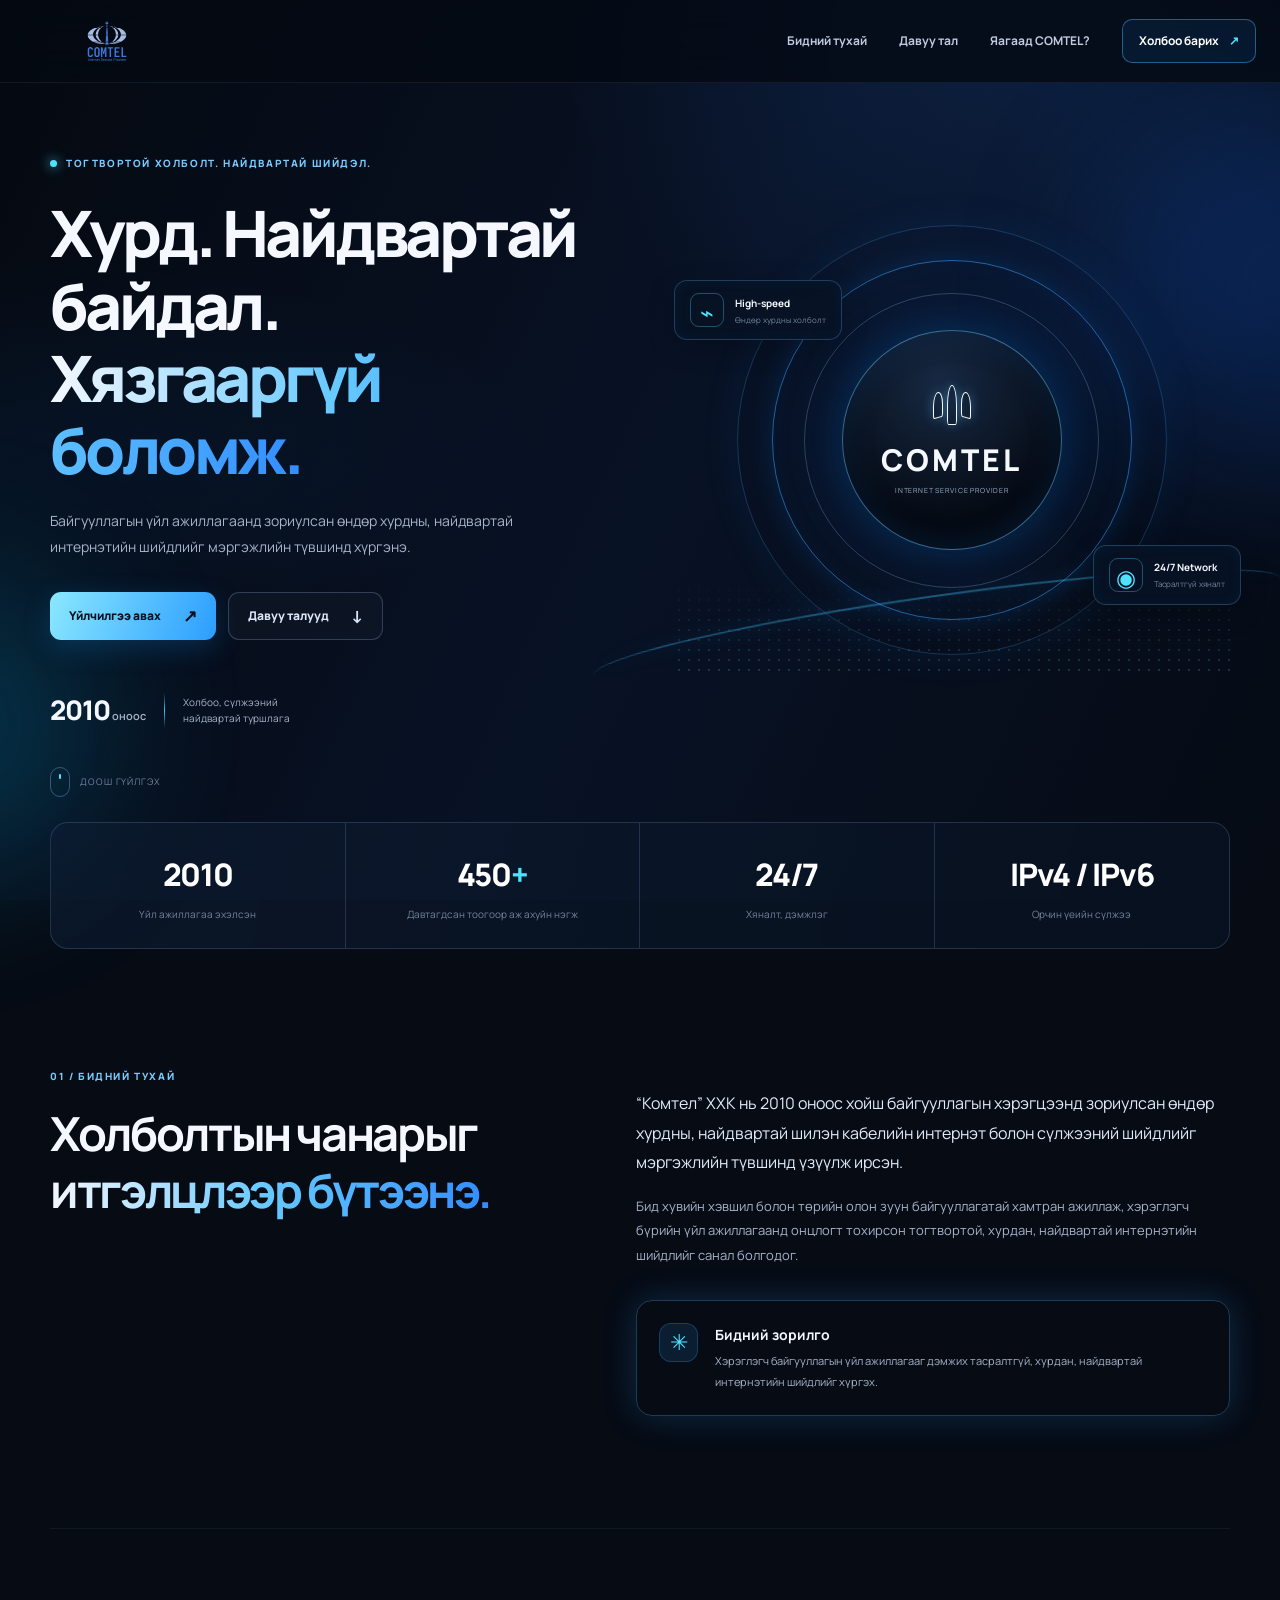
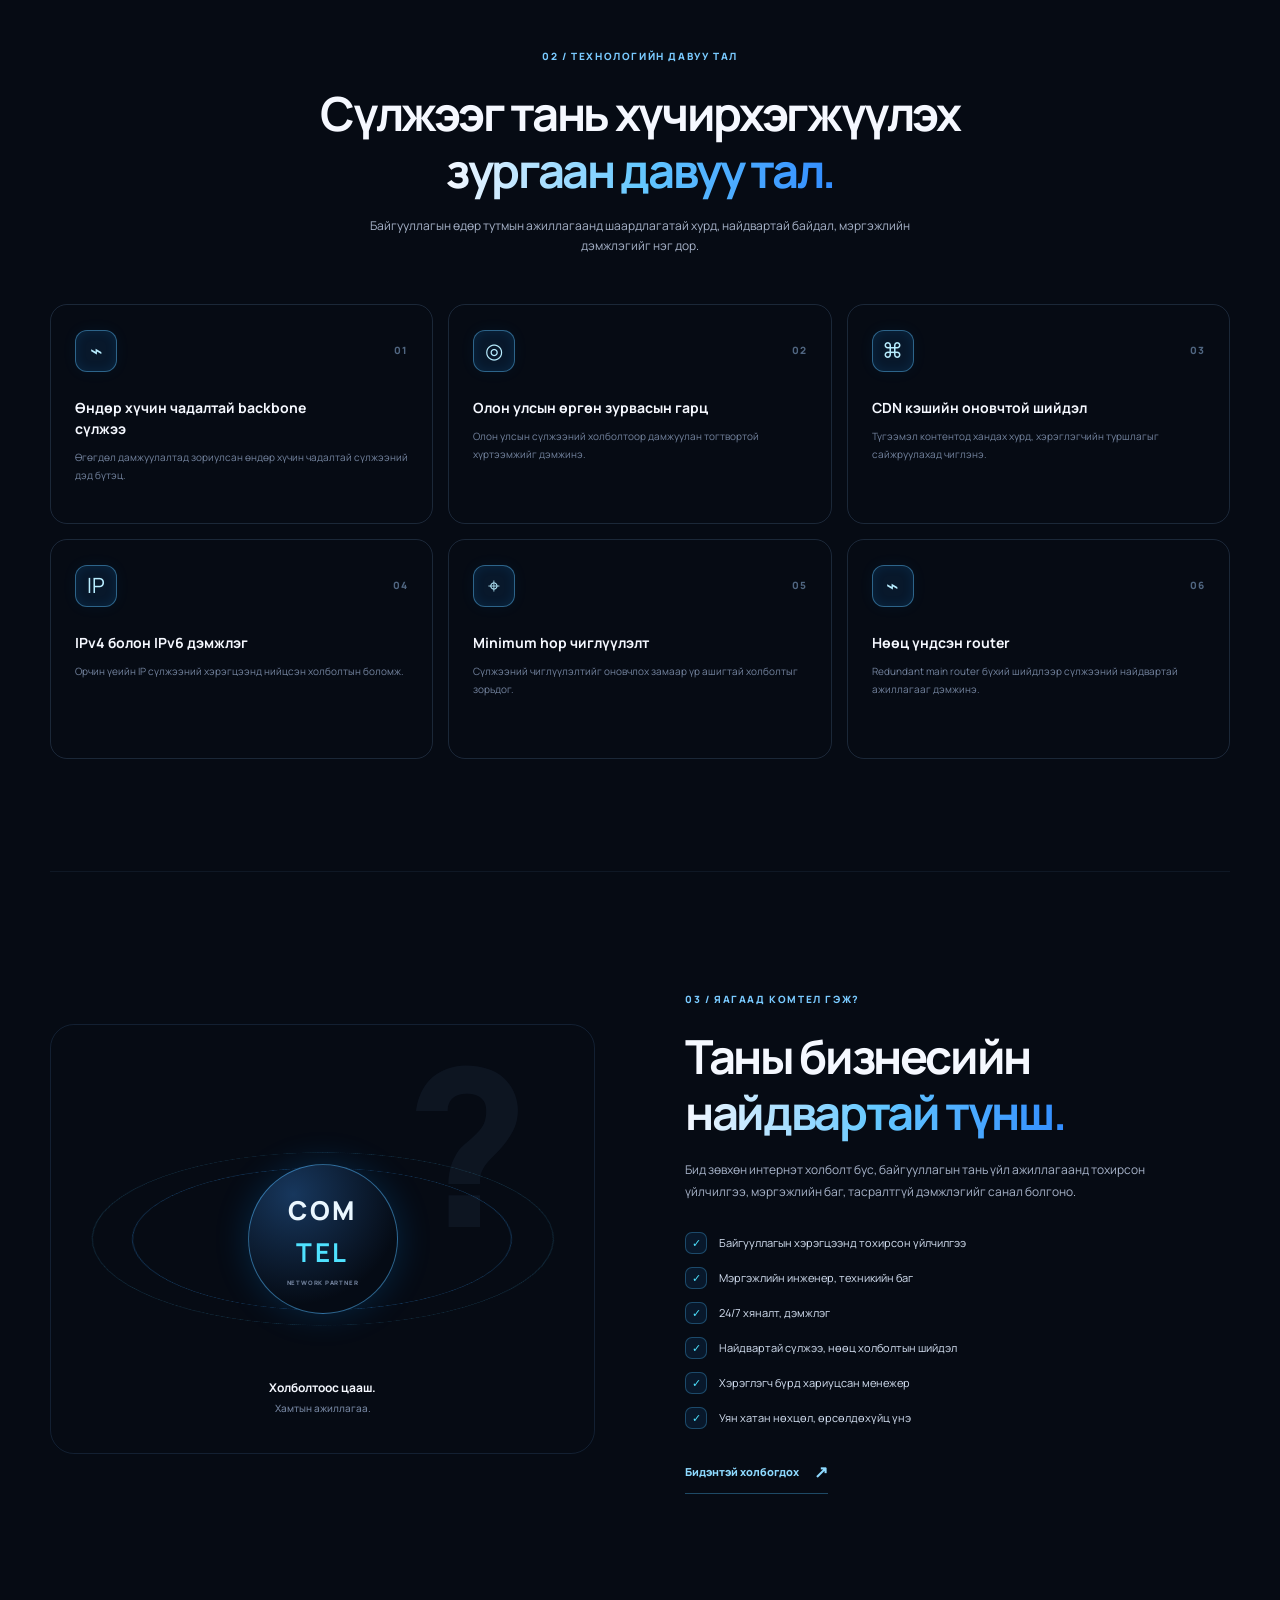
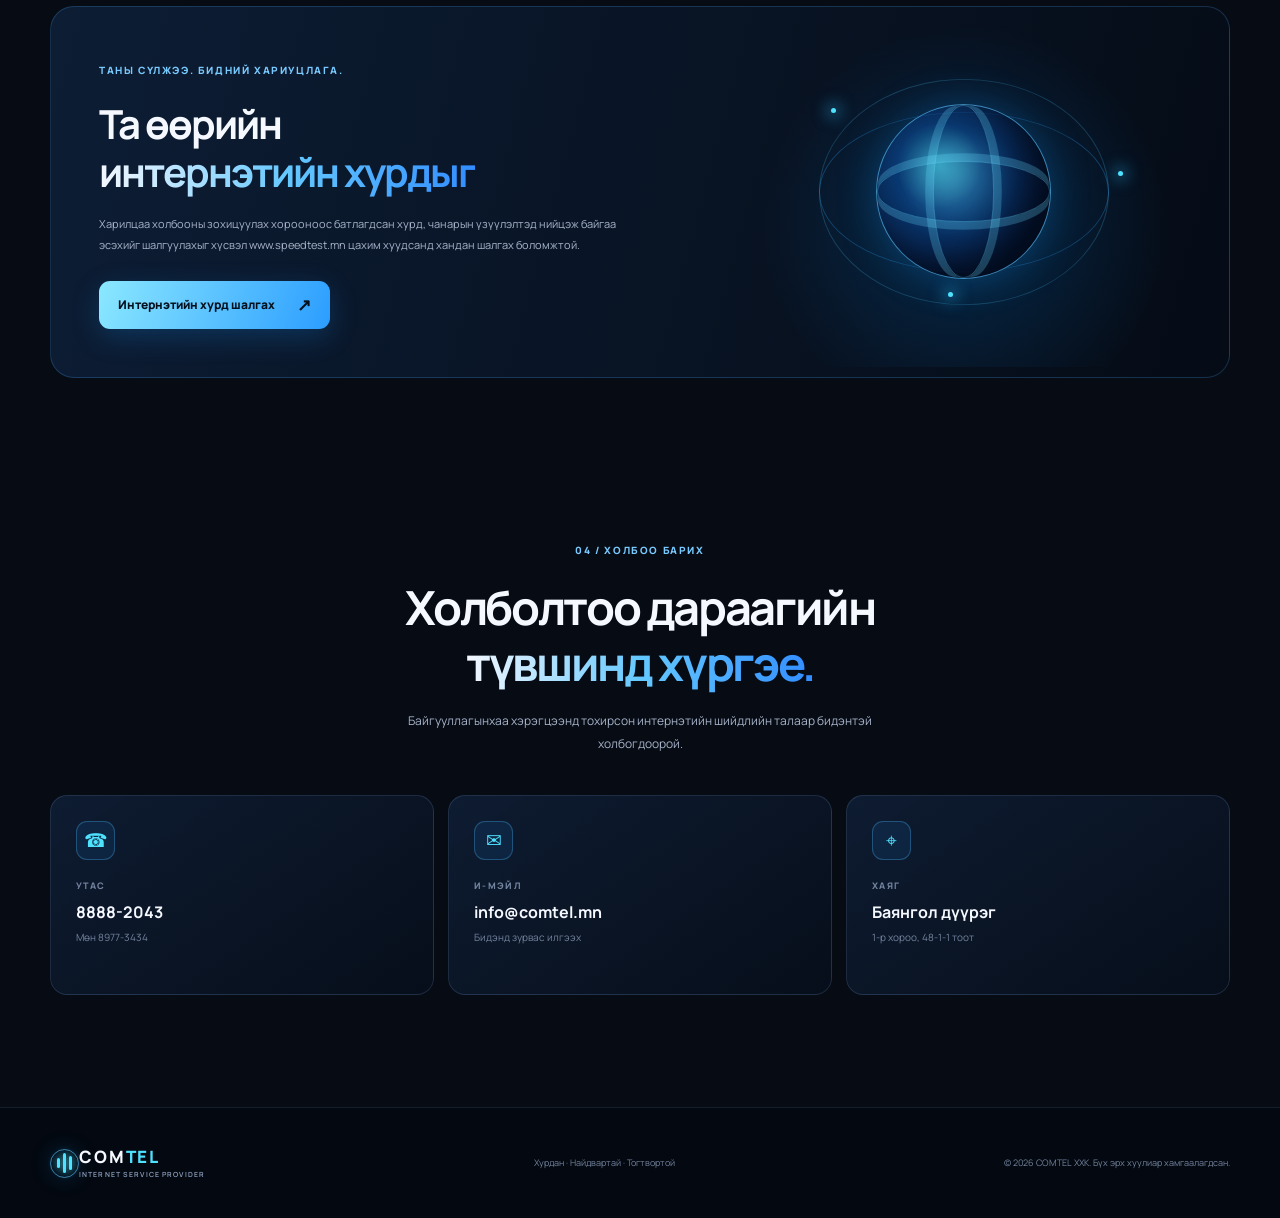
==== commit 21acc02d: "." ====
--- a/index.html
+++ b/index.html
@@ -25,12 +25,11 @@
     <header class="site-header" id="top">
       <div class="nav-wrap">
         <a class="brand" href="#top" aria-label="COMTEL нүүр хуудас">
-          <span class="brand-mark" aria-hidden="true"
-            ><span></span><span></span><span></span
-          ></span>
-          <span class="brand-word"
-            >COM<span>TEL</span><small>INTERNET SERVICE PROVIDER</small></span
-          >
+          <img
+            src="image/Comtel-logo-def.svg"
+            alt="COMTEL - Internet Service Provider"
+            class="brand-logo"
+          />
         </a>
         <button class="menu-toggle" aria-label="Цэс нээх" aria-expanded="false">
           <span></span><span></span><span></span>
@@ -261,14 +260,18 @@
         <div class="support-panel reveal">
           <div class="support-copy">
             <span class="section-kicker">ТАНЫ СҮЛЖЭЭ. БИДНИЙ ХАРИУЦЛАГА.</span>
-            <h2>Тасралтгүй ажиллагааг<br /><span>хамтдаа бүтээе.</span></h2>
-            <p>
-              Сүлжээний хэвийн ажиллагааг 24/7 хяналт, мониторингийн системээр
-              тасралтгүй ажиглаж, шаардлагатай үед мэргэжлийн баг шуурхай
-              ажиллана.
-            </p>
-            <a href="#contact" class="button button-primary"
-              >Зөвлөгөө авах <span>↗</span></a
+            <h2>Та өөрийн <br /><span>интернэтийн хурдыг</span></h2>
+            <p>
+              Харилцаа холбооны зохицуулах хорооноос батлагдсан хурд, чанарын
+              үзүүлэлтэд нийцэж байгаа эсэхийг шалгуулахыг хүсвэл
+              www.speedtest.mn цахим хуудсанд хандан шалгах боломжтой.
+            </p>
+            <a
+              href="https://www.speedtest.mn/"
+              class="button button-primary"
+              target="_blank"
+              rel="noopener noreferrer"
+              >Интернэтийн хурд шалгах <span>↗</span></a
             >
           </div>
           <div class="support-art" aria-hidden="true">
--- a/style.css
+++ b/style.css
@@ -37,10 +37,11 @@
 .section-pad { padding-block: 112px; }
 .site-header { position: sticky; top: 0; z-index: 50; background: rgba(5, 10, 19, .78); backdrop-filter: blur(18px); border-bottom: 1px solid rgba(157, 191, 255, .09); }
 .nav-wrap { width: min(1280px, calc(100% - 48px)); height: 82px; margin: auto; display: flex; align-items: center; justify-content: space-between; gap: 30px; }
-.brand { display: inline-flex; align-items: center; gap: 12px; flex-shrink: 0; }
+.brand { display: inline-flex; align-items: center; text-decoration: none; flex-shrink: 0; }
 .brand-mark { width: 34px; height: 34px; display: flex; align-items: center; justify-content: center; gap: 3px; border: 1px solid rgba(90, 191, 255, .65); border-radius: 50%; box-shadow: 0 0 22px rgba(33, 150, 255, .2), inset 0 0 12px rgba(33, 150, 255, .12); }
 .brand-mark span { display: block; width: 3px; border-radius: 3px; background: var(--cyan); box-shadow: 0 0 8px var(--cyan); }
 .brand-mark span:nth-child(1) { height: 10px; }.brand-mark span:nth-child(2) { height: 20px; }.brand-mark span:nth-child(3) { height: 14px; }
+.brand-logo { display: block; width: 165px; height: 52px; object-fit: contain; object-position: center;}
 .brand-word { font-size: 21px; letter-spacing: .11em; font-weight: 800; line-height: 1.05; }
 .brand-word > span { color: var(--cyan); }
 .brand-word small { display: block; margin-top: 5px; color: #8fa3c1; font-size: 7px; letter-spacing: .16em; font-weight: 600; }
@@ -158,4 +159,10 @@
 }
 @media (prefers-reduced-motion: reduce) {
   *, *::before, *::after { scroll-behavior: auto !important; animation-duration: .01ms !important; transition-duration: .01ms !important; }
-  .reveal { opacity: 1; transform: none; }}+  .reveal { opacity: 1; transform: none; }}
+  @media (max-width: 768px) {
+    .brand-logo { 
+        width: 130px;
+        height: 42px; 
+    }
+  }
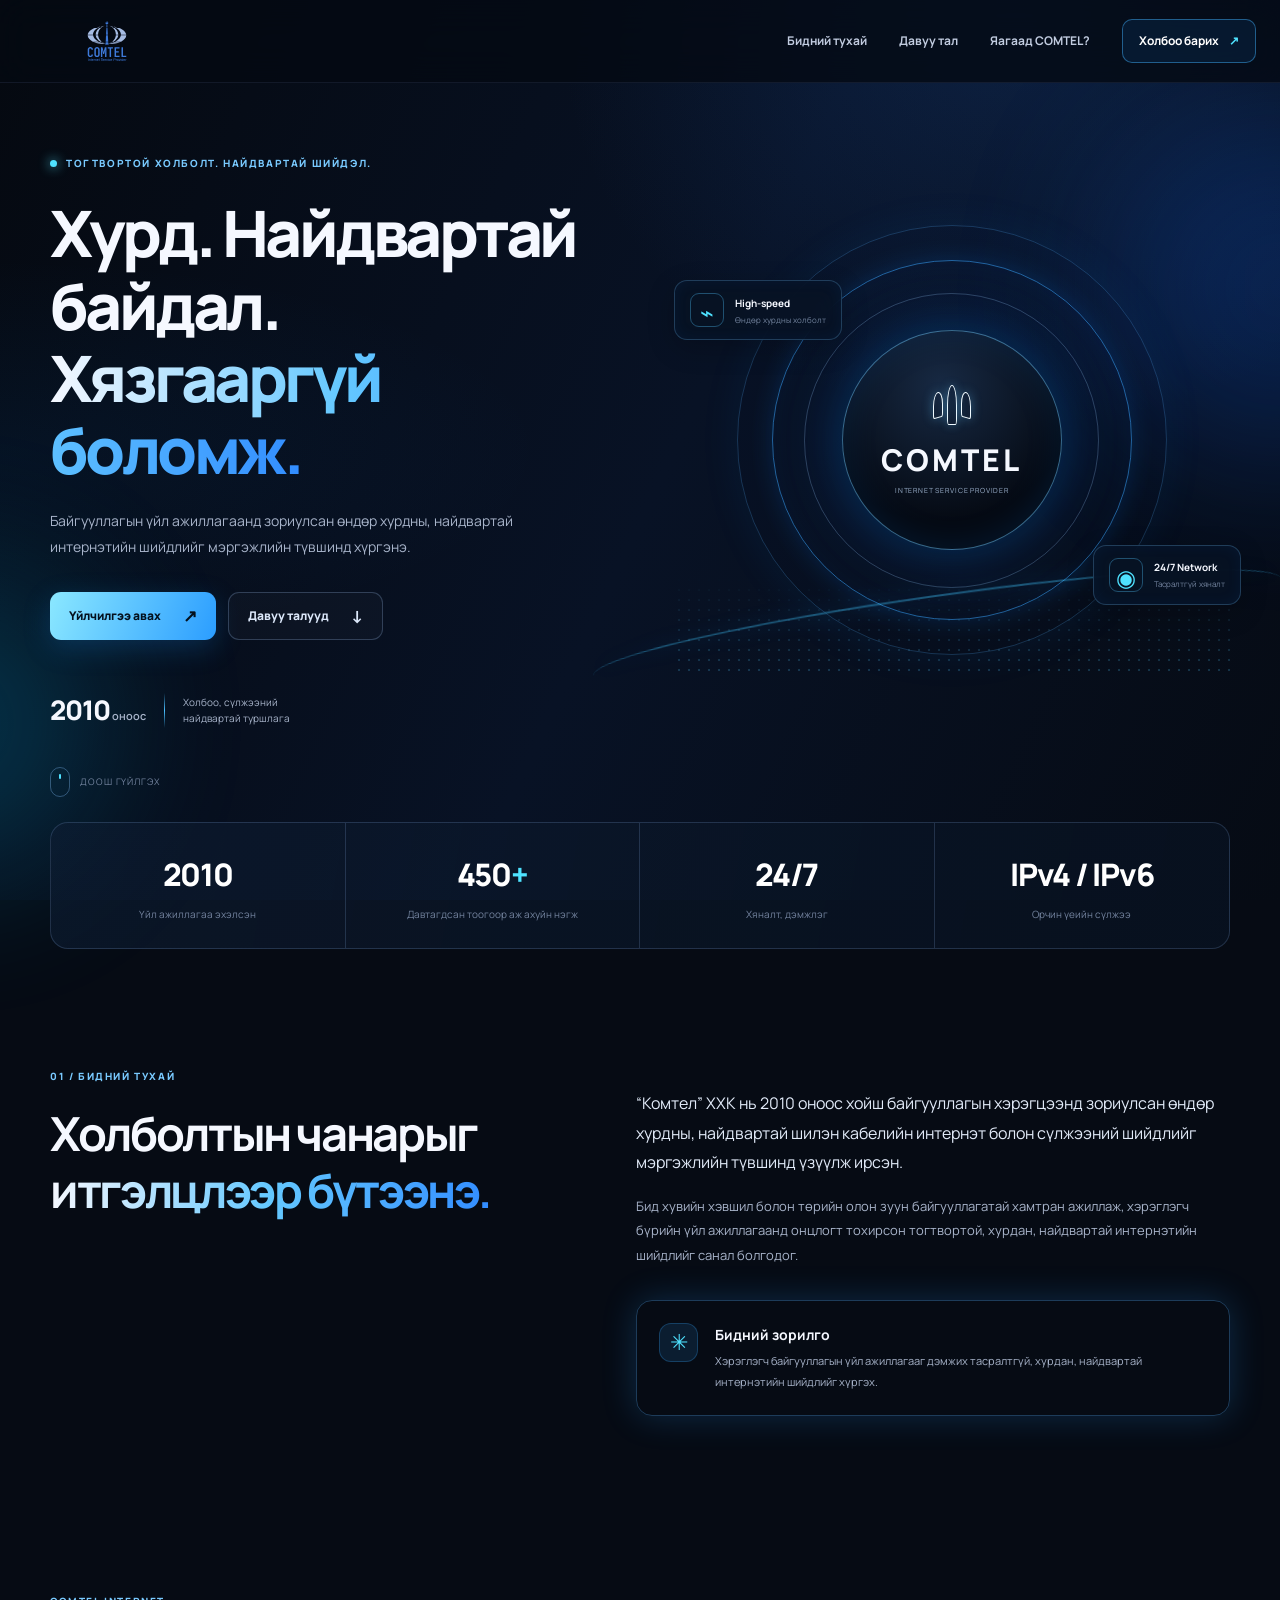
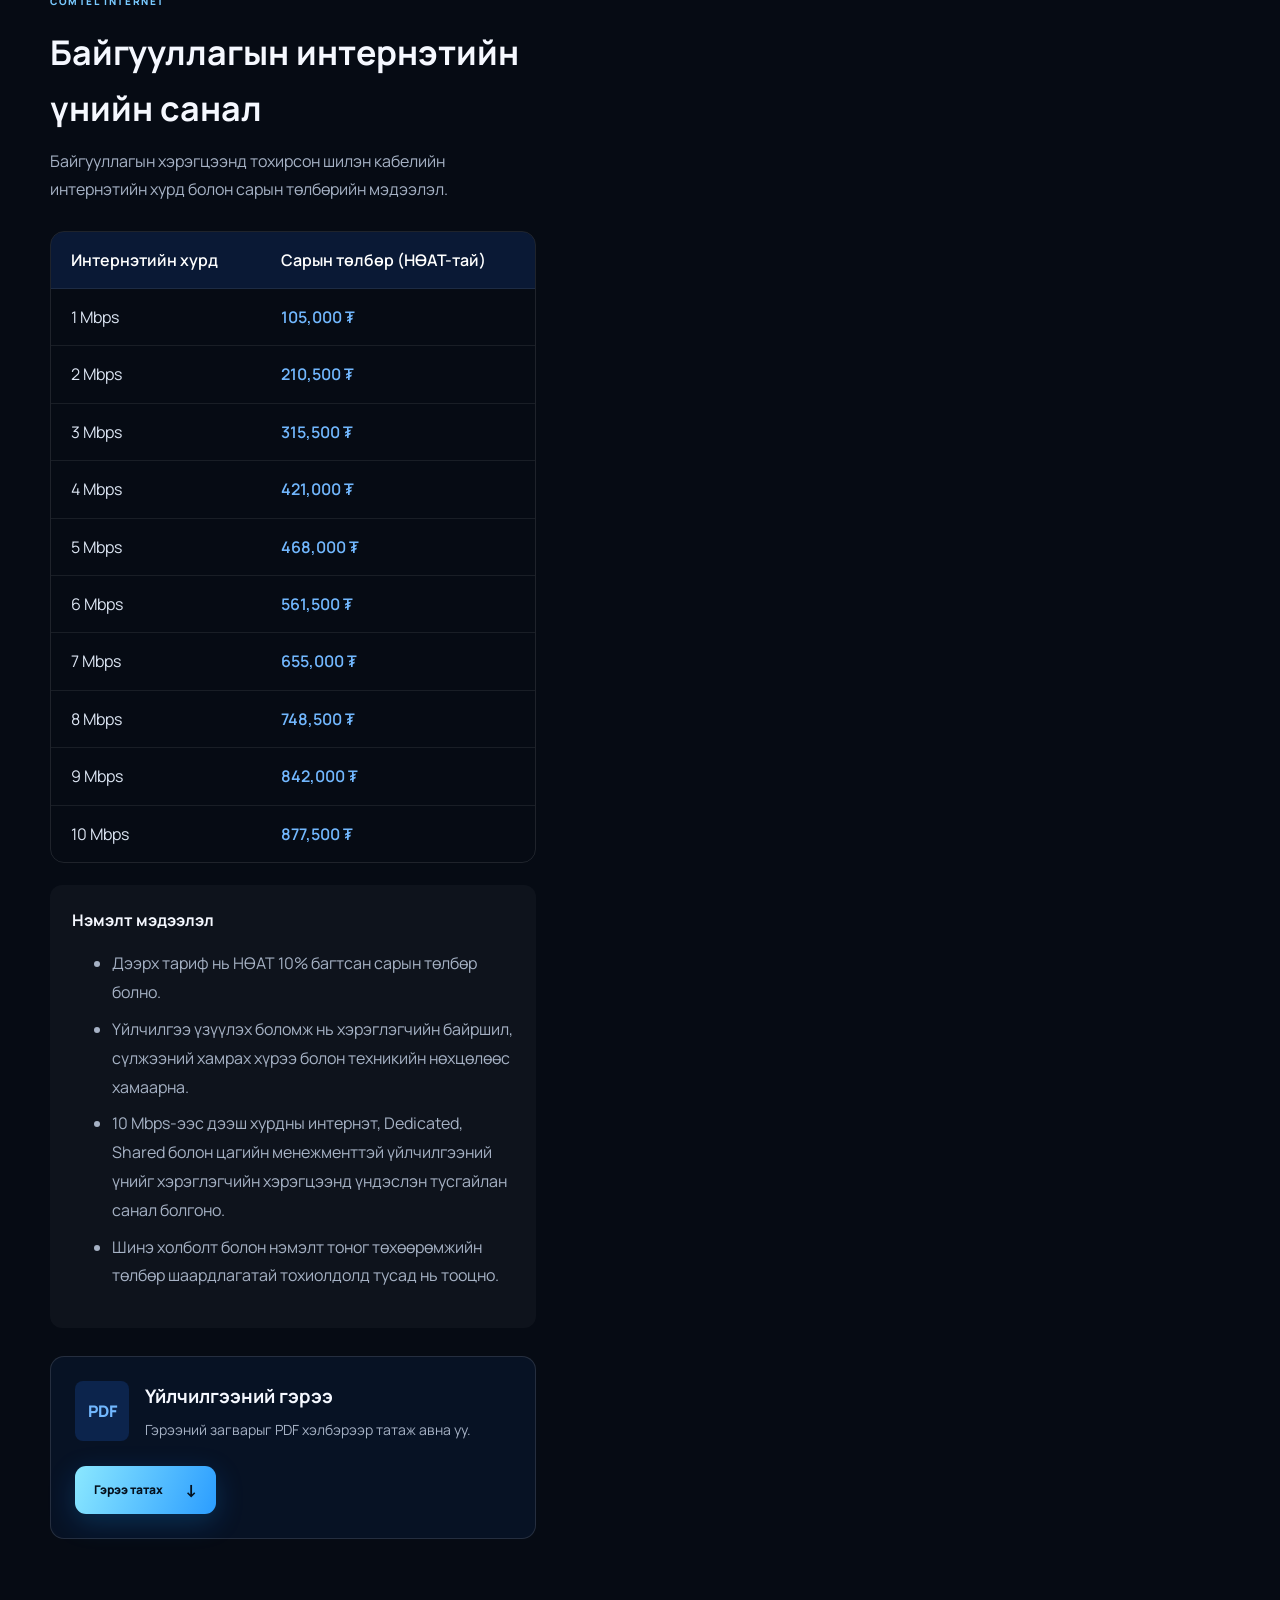
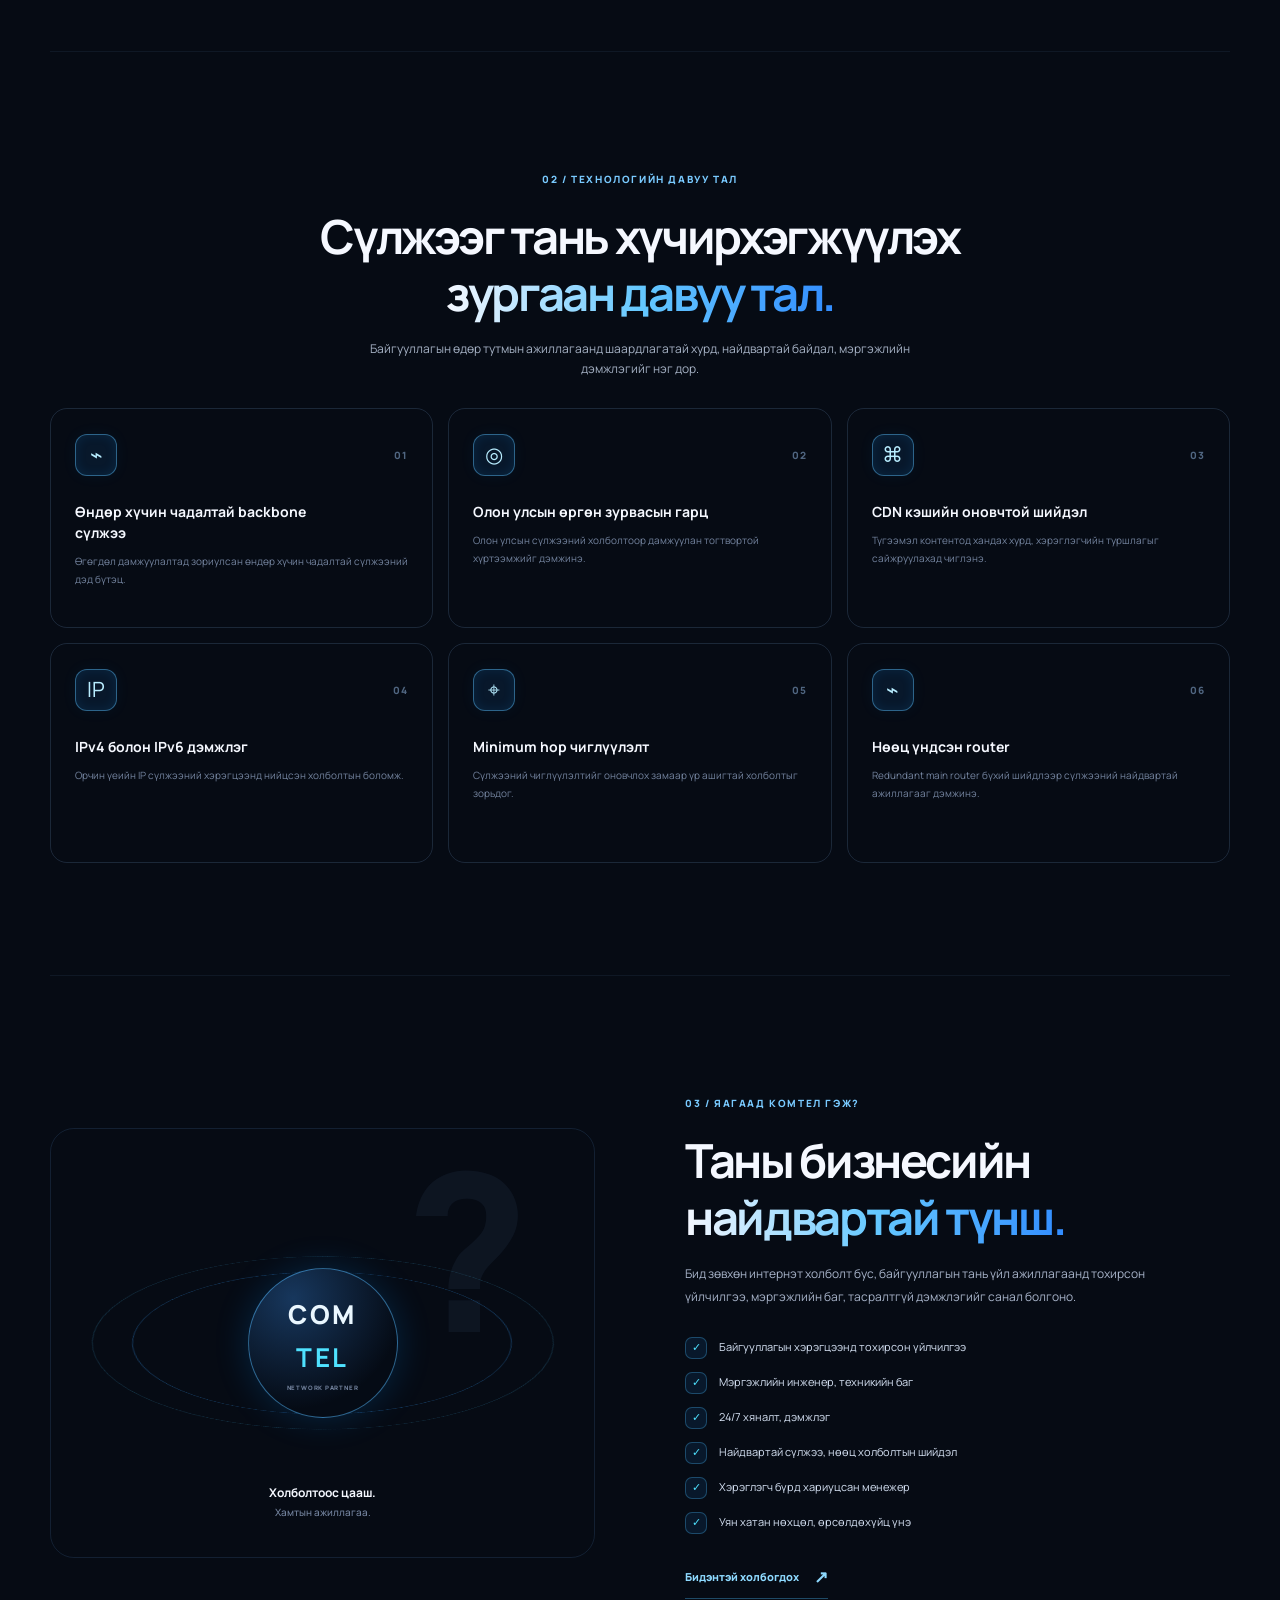
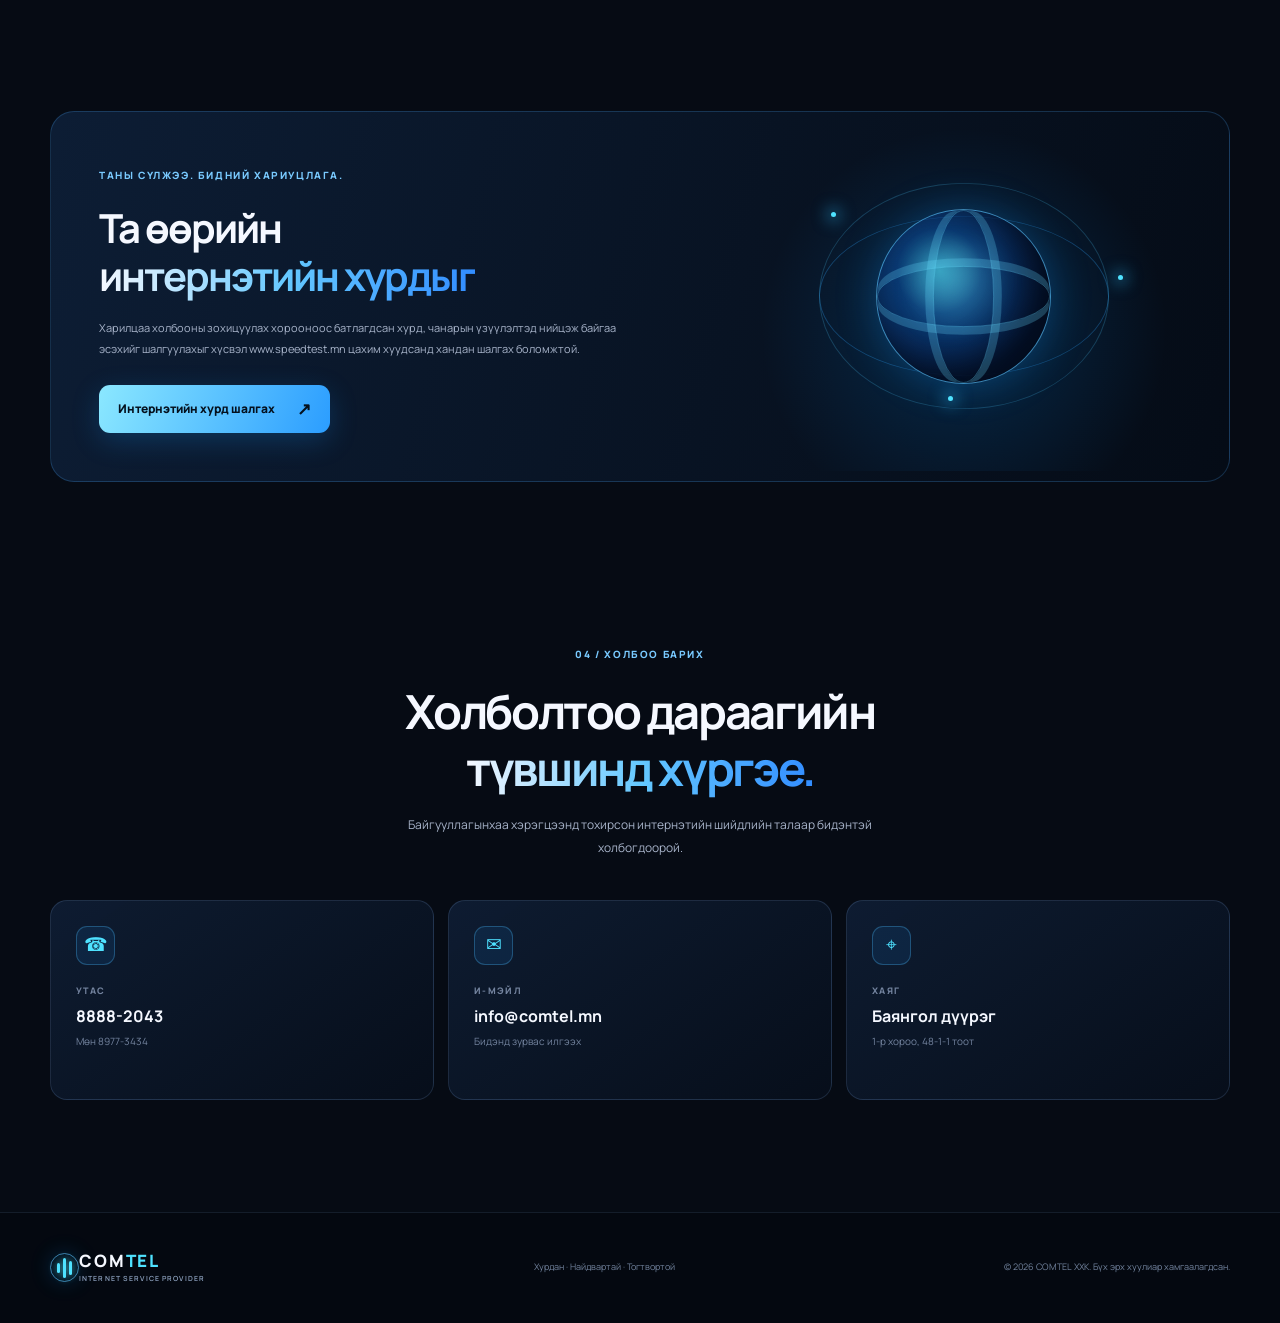
==== commit 993a62a2: "." ====
--- a/index.html
+++ b/index.html
@@ -24,7 +24,15 @@
 
     <header class="site-header" id="top">
       <div class="nav-wrap">
-        <a class="brand" href="#top" aria-label="COMTEL нүүр хуудас">
+        <a
+          class="brand"
+          href="#top"
+          aria-label="COMTEL нүүр хуудас"
+          onclick="
+            window.scrollTo(0, 0)
+            return false
+          "
+        >
           <img
             src="image/Comtel-logo-def.svg"
             alt="COMTEL - Internet Service Provider"
@@ -139,6 +147,109 @@
                 найдвартай интернэтийн шийдлийг хүргэх.
               </p>
             </div>
+          </div>
+        </div>
+        <!-- Үнийн санал -->
+        <div class="about-services" id="pricing">
+          <div class="section-heading">
+            <span class="eyebrow">COMTEL INTERNET</span>
+            <h3>Байгууллагын интернэтийн үнийн санал</h3>
+            <p>
+              Байгууллагын хэрэгцээнд тохирсон шилэн кабелийн интернэтийн хурд
+              болон сарын төлбөрийн мэдээлэл.
+            </p>
+          </div>
+
+          <div class="pricing-table-wrap">
+            <table class="pricing-table">
+              <thead>
+                <tr>
+                  <th>Интернэтийн хурд</th>
+                  <th>Сарын төлбөр (НӨАТ-тай)</th>
+                </tr>
+              </thead>
+              <tbody>
+                <tr>
+                  <td>1 Mbps</td>
+                  <td>105,000 ₮</td>
+                </tr>
+                <tr>
+                  <td>2 Mbps</td>
+                  <td>210,500 ₮</td>
+                </tr>
+                <tr>
+                  <td>3 Mbps</td>
+                  <td>315,500 ₮</td>
+                </tr>
+                <tr>
+                  <td>4 Mbps</td>
+                  <td>421,000 ₮</td>
+                </tr>
+                <tr>
+                  <td>5 Mbps</td>
+                  <td>468,000 ₮</td>
+                </tr>
+                <tr>
+                  <td>6 Mbps</td>
+                  <td>561,500 ₮</td>
+                </tr>
+                <tr>
+                  <td>7 Mbps</td>
+                  <td>655,000 ₮</td>
+                </tr>
+                <tr>
+                  <td>8 Mbps</td>
+                  <td>748,500 ₮</td>
+                </tr>
+                <tr>
+                  <td>9 Mbps</td>
+                  <td>842,000 ₮</td>
+                </tr>
+                <tr>
+                  <td>10 Mbps</td>
+                  <td>877,500 ₮</td>
+                </tr>
+              </tbody>
+            </table>
+          </div>
+
+          <div class="pricing-note">
+            <h4>Нэмэлт мэдээлэл</h4>
+            <ul>
+              <li>Дээрх тариф нь НӨАТ 10% багтсан сарын төлбөр болно.</li>
+              <li>
+                Үйлчилгээ үзүүлэх боломж нь хэрэглэгчийн байршил, сүлжээний
+                хамрах хүрээ болон техникийн нөхцөлөөс хамаарна.
+              </li>
+              <li>
+                10 Mbps-ээс дээш хурдны интернэт, Dedicated, Shared болон цагийн
+                менежменттэй үйлчилгээний үнийг хэрэглэгчийн хэрэгцээнд үндэслэн
+                тусгайлан санал болгоно.
+              </li>
+              <li>
+                Шинэ холболт болон нэмэлт тоног төхөөрөмжийн төлбөр шаардлагатай
+                тохиолдолд тусад нь тооцно.
+              </li>
+            </ul>
+          </div>
+
+          <!-- Гэрээ татах -->
+          <div class="document-download">
+            <div class="document-info">
+              <span class="document-icon">PDF</span>
+              <div>
+                <h3>Үйлчилгээний гэрээ</h3>
+                <p>Гэрээний загварыг PDF хэлбэрээр татаж авна уу.</p>
+              </div>
+            </div>
+
+            <a
+              href="downloads/COMTEL-geree.pdf"
+              class="button button-primary"
+              download
+            >
+              Гэрээ татах <span>↓</span>
+            </a>
           </div>
         </div>
       </section>
--- a/style.css
+++ b/style.css
@@ -165,4 +165,136 @@
         width: 130px;
         height: 42px; 
     }
-  }+  }
+  /* Pricing section */
+.about-services {
+  margin-top: 70px;
+  scroll-margin-top: 100px;
+}
+
+.section-heading {
+  margin-bottom: 28px;
+}
+
+.section-heading h3 {
+  font-size: clamp(24px, 3vw, 34px);
+  margin: 12px 0;
+}
+
+.section-heading p,
+.document-info p {
+  color: #a6b2c5;
+  line-height: 1.7;
+}
+
+.pricing-table-wrap {
+  overflow-x: auto;
+  border: 1px solid rgba(255, 255, 255, 0.1);
+  border-radius: 14px;
+}
+
+.pricing-table {
+  width: 100%;
+  border-collapse: collapse;
+  text-align: left;
+}
+
+.pricing-table th,
+.pricing-table td {
+  padding: 15px 20px;
+  border-bottom: 1px solid rgba(255, 255, 255, 0.08);
+}
+
+.pricing-table th {
+  background: rgba(35, 115, 255, 0.14);
+  color: #fff;
+  font-weight: 600;
+}
+
+.pricing-table td {
+  color: #dce5f3;
+}
+
+.pricing-table td:last-child {
+  color: #72b8ff;
+  font-weight: 600;
+}
+
+.pricing-table tbody tr:hover {
+  background: rgba(255, 255, 255, 0.035);
+}
+
+.pricing-table tbody tr:last-child td {
+  border-bottom: none;
+}
+
+.pricing-note {
+  margin-top: 22px;
+  padding: 22px;
+  background: rgba(255, 255, 255, 0.035);
+  border-radius: 12px;
+}
+
+.pricing-note h4 {
+  margin: 0 0 12px;
+}
+
+.pricing-note li {
+  color: #a6b2c5;
+  line-height: 1.8;
+  margin-bottom: 8px;
+}
+
+/* Contract download */
+.document-download {
+  display: flex;
+  align-items: center;
+  justify-content: space-between;
+  gap: 24px;
+  flex-wrap: wrap;
+  margin-top: 28px;
+  padding: 24px;
+  border: 1px solid rgba(255, 255, 255, 0.12);
+  border-radius: 14px;
+  background: rgba(35, 115, 255, 0.07);
+}
+
+.document-info {
+  display: flex;
+  align-items: center;
+  gap: 16px;
+}
+
+.document-icon {
+  display: grid;
+  place-items: center;
+  min-width: 54px;
+  height: 60px;
+  padding: 6px;
+  border-radius: 8px;
+  background: rgba(35, 115, 255, 0.18);
+  color: #72b8ff;
+  font-weight: 800;
+}
+
+.document-info h3 {
+  margin: 0 0 6px;
+}
+
+.document-info p {
+  margin: 0;
+  font-size: 14px;
+}
+
+@media (max-width: 600px) {
+  .pricing-table th,
+  .pricing-table td {
+    padding: 12px;
+    font-size: 14px;
+  }
+
+  .document-download {
+    align-items: flex-start;
+    flex-direction: column;
+  }
+}
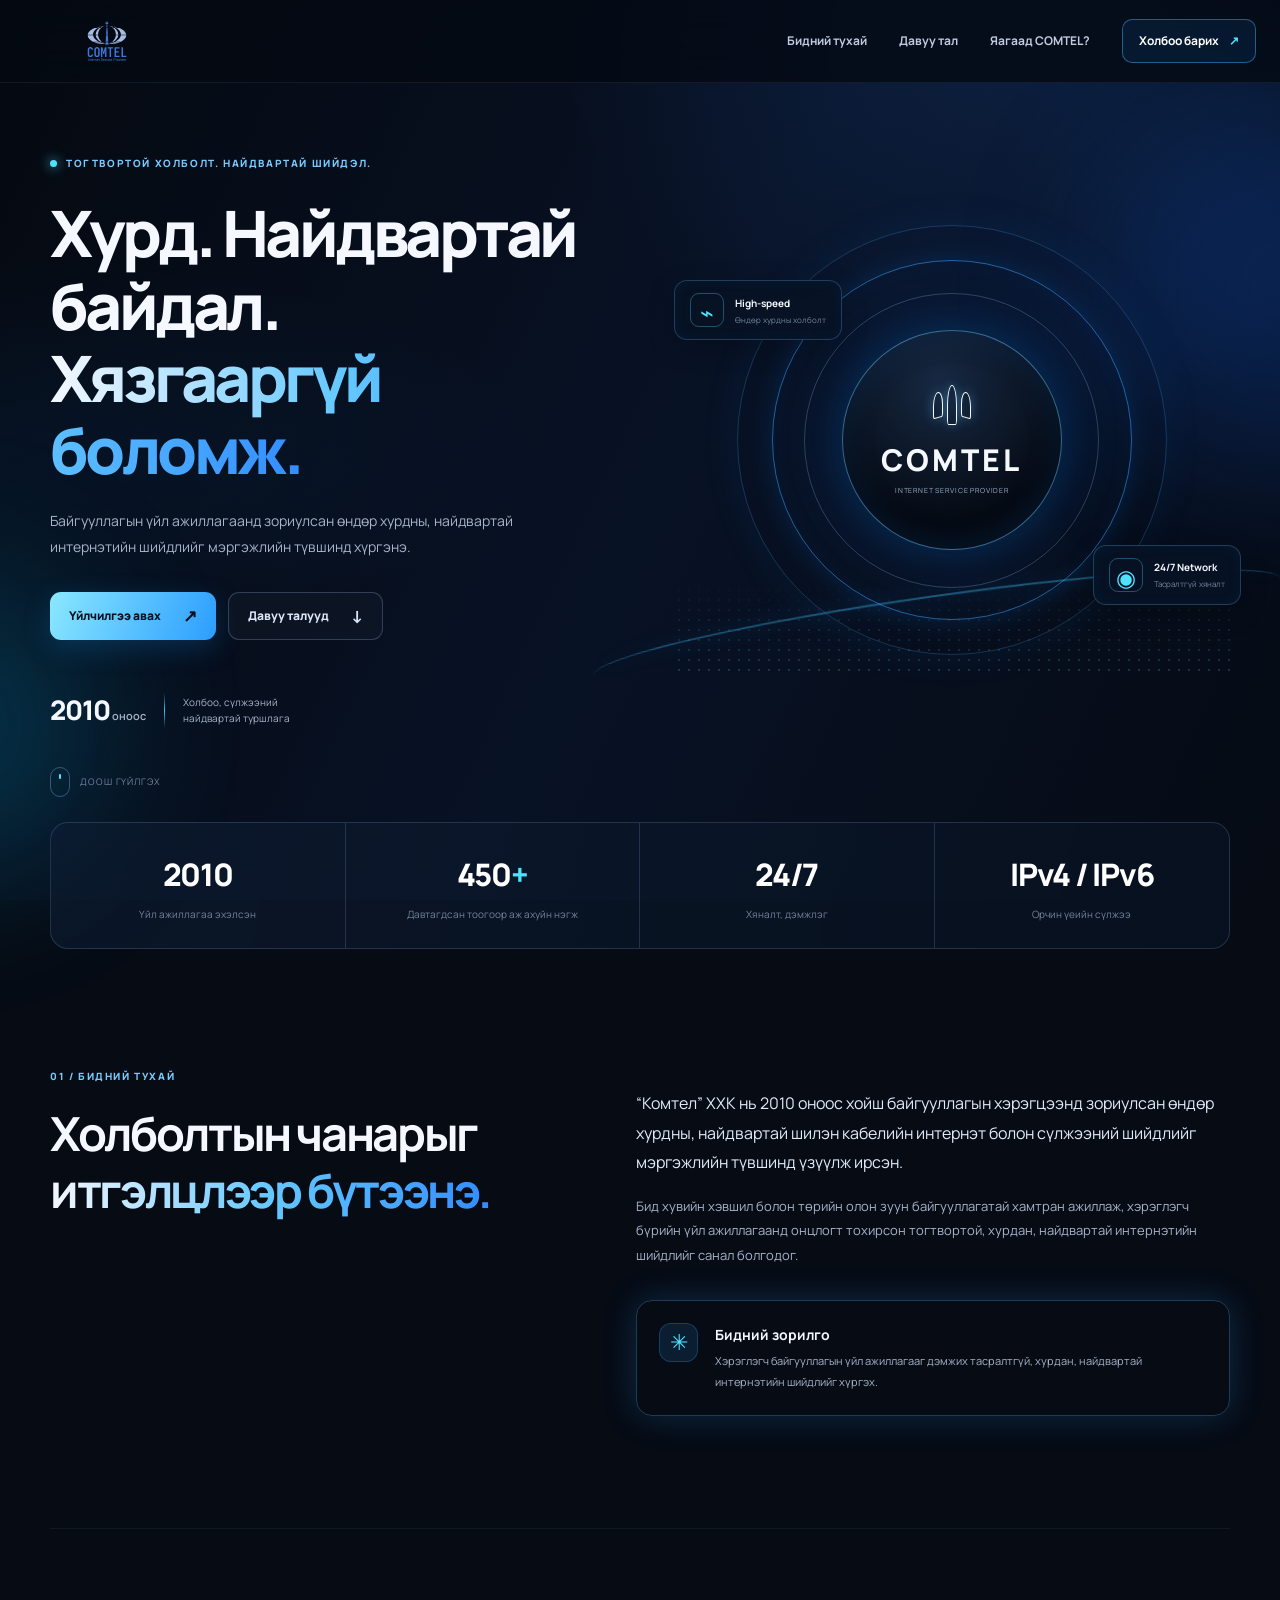
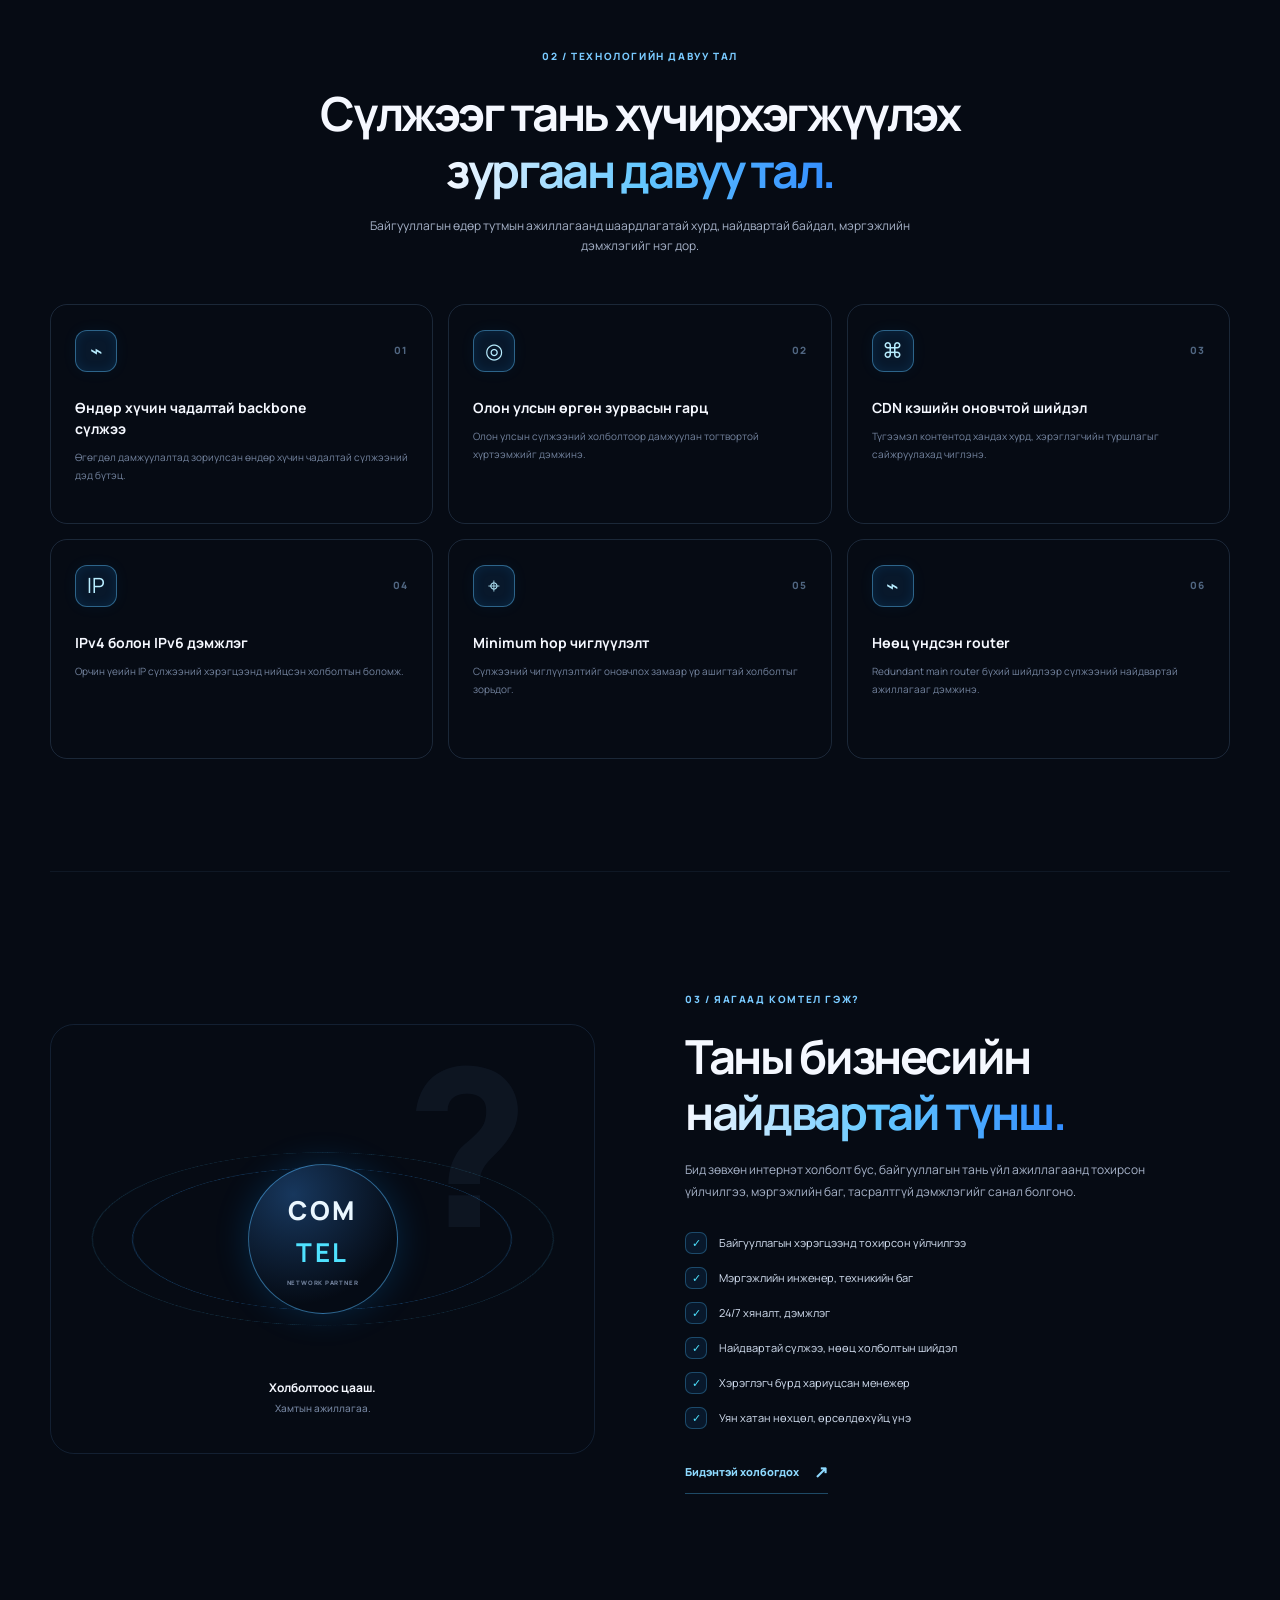
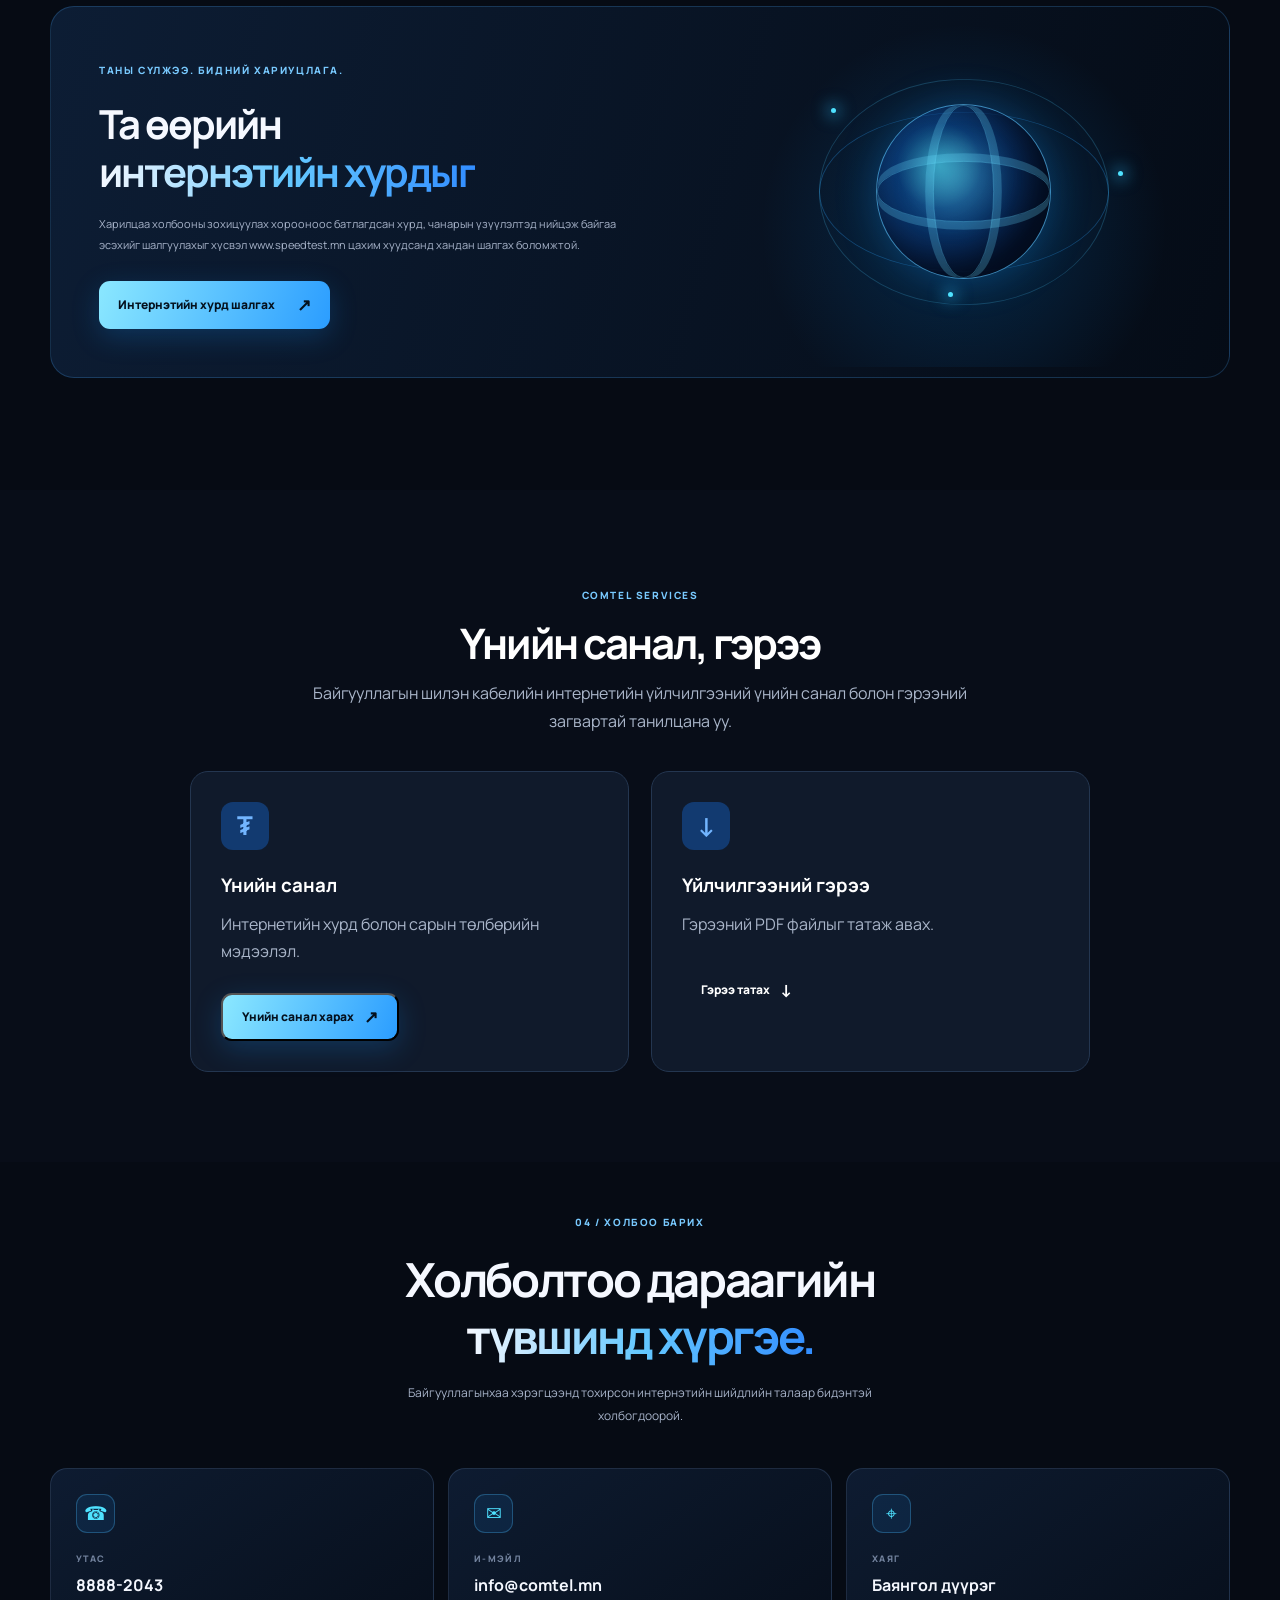
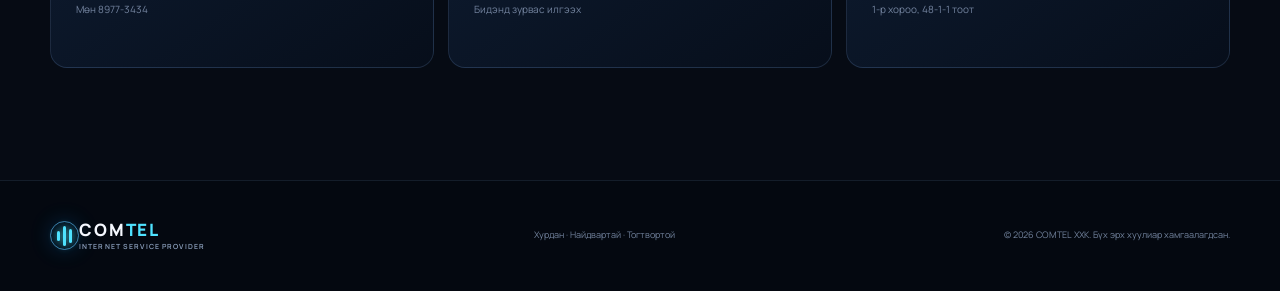
==== commit 69c5d8e9: "." ====
--- a/index.html
+++ b/index.html
@@ -149,109 +149,6 @@
             </div>
           </div>
         </div>
-        <!-- Үнийн санал -->
-        <div class="about-services" id="pricing">
-          <div class="section-heading">
-            <span class="eyebrow">COMTEL INTERNET</span>
-            <h3>Байгууллагын интернэтийн үнийн санал</h3>
-            <p>
-              Байгууллагын хэрэгцээнд тохирсон шилэн кабелийн интернэтийн хурд
-              болон сарын төлбөрийн мэдээлэл.
-            </p>
-          </div>
-
-          <div class="pricing-table-wrap">
-            <table class="pricing-table">
-              <thead>
-                <tr>
-                  <th>Интернэтийн хурд</th>
-                  <th>Сарын төлбөр (НӨАТ-тай)</th>
-                </tr>
-              </thead>
-              <tbody>
-                <tr>
-                  <td>1 Mbps</td>
-                  <td>105,000 ₮</td>
-                </tr>
-                <tr>
-                  <td>2 Mbps</td>
-                  <td>210,500 ₮</td>
-                </tr>
-                <tr>
-                  <td>3 Mbps</td>
-                  <td>315,500 ₮</td>
-                </tr>
-                <tr>
-                  <td>4 Mbps</td>
-                  <td>421,000 ₮</td>
-                </tr>
-                <tr>
-                  <td>5 Mbps</td>
-                  <td>468,000 ₮</td>
-                </tr>
-                <tr>
-                  <td>6 Mbps</td>
-                  <td>561,500 ₮</td>
-                </tr>
-                <tr>
-                  <td>7 Mbps</td>
-                  <td>655,000 ₮</td>
-                </tr>
-                <tr>
-                  <td>8 Mbps</td>
-                  <td>748,500 ₮</td>
-                </tr>
-                <tr>
-                  <td>9 Mbps</td>
-                  <td>842,000 ₮</td>
-                </tr>
-                <tr>
-                  <td>10 Mbps</td>
-                  <td>877,500 ₮</td>
-                </tr>
-              </tbody>
-            </table>
-          </div>
-
-          <div class="pricing-note">
-            <h4>Нэмэлт мэдээлэл</h4>
-            <ul>
-              <li>Дээрх тариф нь НӨАТ 10% багтсан сарын төлбөр болно.</li>
-              <li>
-                Үйлчилгээ үзүүлэх боломж нь хэрэглэгчийн байршил, сүлжээний
-                хамрах хүрээ болон техникийн нөхцөлөөс хамаарна.
-              </li>
-              <li>
-                10 Mbps-ээс дээш хурдны интернэт, Dedicated, Shared болон цагийн
-                менежменттэй үйлчилгээний үнийг хэрэглэгчийн хэрэгцээнд үндэслэн
-                тусгайлан санал болгоно.
-              </li>
-              <li>
-                Шинэ холболт болон нэмэлт тоног төхөөрөмжийн төлбөр шаардлагатай
-                тохиолдолд тусад нь тооцно.
-              </li>
-            </ul>
-          </div>
-
-          <!-- Гэрээ татах -->
-          <div class="document-download">
-            <div class="document-info">
-              <span class="document-icon">PDF</span>
-              <div>
-                <h3>Үйлчилгээний гэрээ</h3>
-                <p>Гэрээний загварыг PDF хэлбэрээр татаж авна уу.</p>
-              </div>
-            </div>
-
-            <a
-              href="downloads/COMTEL-geree.pdf"
-              class="button button-primary"
-              download
-            >
-              Гэрээ татах <span>↓</span>
-            </a>
-          </div>
-        </div>
       </section>
 
       <section class="benefits section-shell section-pad" id="benefits">
@@ -399,7 +296,121 @@
           </div>
         </div>
       </section>
-
+      <section class="documents-section" id="documents">
+        <div class="section-heading">
+          <span class="eyebrow">COMTEL SERVICES</span>
+          <h2>Үнийн санал, гэрээ</h2>
+          <p>
+            Байгууллагын шилэн кабелийн интернетийн үйлчилгээний үнийн санал
+            болон гэрээний загвартай танилцана уу.
+          </p>
+        </div>
+
+        <div class="document-cards">
+          <div class="document-card">
+            <div class="document-icon">₮</div>
+            <h3>Үнийн санал</h3>
+            <p>Интернетийн хурд болон сарын төлбөрийн мэдээлэл.</p>
+            <button
+              type="button"
+              class="button button-primary"
+              onclick="document.getElementById('price-modal').hidden = false"
+            >
+              Үнийн санал харах <span>↗</span>
+            </button>
+          </div>
+
+          <div class="document-card">
+            <div class="document-icon">↓</div>
+            <h3>Үйлчилгээний гэрээ</h3>
+            <p>Гэрээний PDF файлыг татаж авах.</p>
+            <a
+              href="downloads/COMTEL-geree.pdf"
+              class="button button-outline"
+              download
+            >
+              Гэрээ татах <span>↓</span>
+            </a>
+          </div>
+        </div>
+      </section>
+
+      <div class="price-modal" id="price-modal" hidden>
+        <div class="price-modal-content">
+          <button
+            type="button"
+            class="modal-close"
+            aria-label="Хаах"
+            onclick="document.getElementById('price-modal').hidden = true"
+          >
+            ×
+          </button>
+
+          <h2>Байгууллагын шилэн кабелийн интернетийн сарын тариф</h2>
+          <p class="price-note">Бүх үнэ НӨАТ-тай.</p>
+
+          <div class="price-table-wrap">
+            <table class="price-table">
+              <thead>
+                <tr>
+                  <th>Интернетийн хурд</th>
+                  <th>Сарын төлбөр</th>
+                </tr>
+              </thead>
+              <tbody>
+                <tr>
+                  <td>1 Mbps</td>
+                  <td>105,000 ₮</td>
+                </tr>
+                <tr>
+                  <td>2 Mbps</td>
+                  <td>210,500 ₮</td>
+                </tr>
+                <tr>
+                  <td>3 Mbps</td>
+                  <td>315,500 ₮</td>
+                </tr>
+                <tr>
+                  <td>4 Mbps</td>
+                  <td>421,000 ₮</td>
+                </tr>
+                <tr>
+                  <td>5 Mbps</td>
+                  <td>468,000 ₮</td>
+                </tr>
+                <tr>
+                  <td>6 Mbps</td>
+                  <td>561,500 ₮</td>
+                </tr>
+                <tr>
+                  <td>7 Mbps</td>
+                  <td>655,000 ₮</td>
+                </tr>
+                <tr>
+                  <td>8 Mbps</td>
+                  <td>748,500 ₮</td>
+                </tr>
+                <tr>
+                  <td>9 Mbps</td>
+                  <td>842,000 ₮</td>
+                </tr>
+                <tr>
+                  <td>10 Mbps</td>
+                  <td>877,500 ₮</td>
+                </tr>
+              </tbody>
+            </table>
+          </div>
+
+          <p class="price-note">
+            Үйлчилгээний боломж нь хэрэглэгчийн байршил, хамрах хүрээ, техникийн
+            нөхцөлөөс хамаарна. 10 Mbps-ээс дээш хурд болон Dedicated, Shared,
+            цагийн зохицуулалттай үйлчилгээг хэрэгцээ, техникийн нөхцөлд
+            үндэслэн тусгайлан үнийн санал болгоно. Холболт болон тоног
+            төхөөрөмжийн зардлыг тусад нь тооцно.
+          </p>
+        </div>
+      </div>
       <section class="contact section-shell section-pad" id="contact">
         <div class="contact-heading reveal">
           <span class="section-kicker">04 / ХОЛБОО БАРИХ</span>
--- a/style.css
+++ b/style.css
@@ -166,135 +166,156 @@
         height: 42px; 
     }
   }
-  /* Pricing section */
-.about-services {
-  margin-top: 70px;
-  scroll-margin-top: 100px;
-}
-
-.section-heading {
-  margin-bottom: 28px;
-}
-
-.section-heading h3 {
-  font-size: clamp(24px, 3vw, 34px);
+ /* Үнийн санал, гэрээ */
+.documents-section {
+  padding: 90px 24px;
+  background: #080d18;
+  color: #fff;
+}
+
+.documents-section .section-heading {
+  max-width: 720px;
+  margin: 0 auto 36px;
+  text-align: center;
+}
+
+.documents-section .section-heading h2 {
   margin: 12px 0;
-}
-
-.section-heading p,
-.document-info p {
-  color: #a6b2c5;
+  font-size: clamp(28px, 4vw, 42px);
+}
+
+.documents-section .section-heading p,
+.document-card p {
+  color: #aab6ca;
   line-height: 1.7;
 }
 
-.pricing-table-wrap {
-  overflow-x: auto;
-  border: 1px solid rgba(255, 255, 255, 0.1);
-  border-radius: 14px;
-}
-
-.pricing-table {
-  width: 100%;
-  border-collapse: collapse;
-  text-align: left;
-}
-
-.pricing-table th,
-.pricing-table td {
-  padding: 15px 20px;
-  border-bottom: 1px solid rgba(255, 255, 255, 0.08);
-}
-
-.pricing-table th {
-  background: rgba(35, 115, 255, 0.14);
-  color: #fff;
-  font-weight: 600;
-}
-
-.pricing-table td {
-  color: #dce5f3;
-}
-
-.pricing-table td:last-child {
-  color: #72b8ff;
-  font-weight: 600;
-}
-
-.pricing-table tbody tr:hover {
-  background: rgba(255, 255, 255, 0.035);
-}
-
-.pricing-table tbody tr:last-child td {
-  border-bottom: none;
-}
-
-.pricing-note {
-  margin-top: 22px;
-  padding: 22px;
-  background: rgba(255, 255, 255, 0.035);
-  border-radius: 12px;
-}
-
-.pricing-note h4 {
-  margin: 0 0 12px;
-}
-
-.pricing-note li {
-  color: #a6b2c5;
-  line-height: 1.8;
-  margin-bottom: 8px;
-}
-
-/* Contract download */
-.document-download {
-  display: flex;
-  align-items: center;
-  justify-content: space-between;
-  gap: 24px;
-  flex-wrap: wrap;
-  margin-top: 28px;
-  padding: 24px;
-  border: 1px solid rgba(255, 255, 255, 0.12);
-  border-radius: 14px;
-  background: rgba(35, 115, 255, 0.07);
-}
-
-.document-info {
-  display: flex;
-  align-items: center;
-  gap: 16px;
+.document-cards {
+  display: grid;
+  grid-template-columns: repeat(2, minmax(0, 1fr));
+  gap: 22px;
+  max-width: 900px;
+  margin: 0 auto;
+}
+
+.document-card {
+  padding: 30px;
+  background: #101a2b;
+  border: 1px solid #243650;
+  border-radius: 18px;
 }
 
 .document-icon {
   display: grid;
   place-items: center;
-  min-width: 54px;
-  height: 60px;
-  padding: 6px;
-  border-radius: 8px;
-  background: rgba(35, 115, 255, 0.18);
-  color: #72b8ff;
-  font-weight: 800;
-}
-
-.document-info h3 {
-  margin: 0 0 6px;
-}
-
-.document-info p {
-  margin: 0;
-  font-size: 14px;
+  width: 48px;
+  height: 48px;
+  border-radius: 12px;
+  background: #123a70;
+  color: #72b5ff;
+  font-size: 26px;
+  font-weight: 700;
+}
+
+.document-card h3 {
+  margin: 20px 0 10px;
+}
+
+.document-card .button {
+  display: inline-flex;
+  align-items: center;
+  justify-content: center;
+  gap: 10px;
+  margin-top: 12px;
+  text-decoration: none;
+  cursor: pointer;
+}
+
+.price-modal[hidden] {
+  display: none !important;
+}
+
+.price-modal {
+  position: fixed;
+  inset: 0;
+  z-index: 9999;
+  display: grid;
+  place-items: center;
+  padding: 20px;
+  background: rgba(0, 0, 0, .78);
+}
+
+.price-modal-content {
+  position: relative;
+  width: min(100%, 650px);
+  max-height: 85vh;
+  overflow-y: auto;
+  padding: 30px;
+  border: 1px solid #2a405f;
+  border-radius: 18px;
+  background: #0d1727;
+  color: #fff;
+}
+
+.price-modal-content h2 {
+  padding-right: 25px;
+  font-size: 24px;
+}
+
+.modal-close {
+  position: absolute;
+  top: 12px;
+  right: 16px;
+  border: 0;
+  background: transparent;
+  color: #fff;
+  font-size: 32px;
+  cursor: pointer;
+}
+
+.price-table-wrap {
+  overflow-x: auto;
+}
+
+.price-table {
+  width: 100%;
+  margin: 20px 0;
+  border-collapse: collapse;
+}
+
+.price-table th,
+.price-table td {
+  padding: 12px;
+  border-bottom: 1px solid #26364c;
+  text-align: left;
+}
+
+.price-table th {
+  color: #7dbaff;
+}
+
+.price-table td:last-child {
+  text-align: right;
+  white-space: nowrap;
+}
+
+.price-note {
+  color: #aab6ca;
+  font-size: 13px;
+  line-height: 1.7;
 }
 
 @media (max-width: 600px) {
-  .pricing-table th,
-  .pricing-table td {
-    padding: 12px;
-    font-size: 14px;
+  .documents-section {
+    padding: 60px 18px;
   }
 
-  .document-download {
-    align-items: flex-start;
-    flex-direction: column;
+  .document-cards {
+    grid-template-columns: 1fr;
+  }
+
+  .document-card,
+  .price-modal-content {
+    padding: 22px;
   }
 }
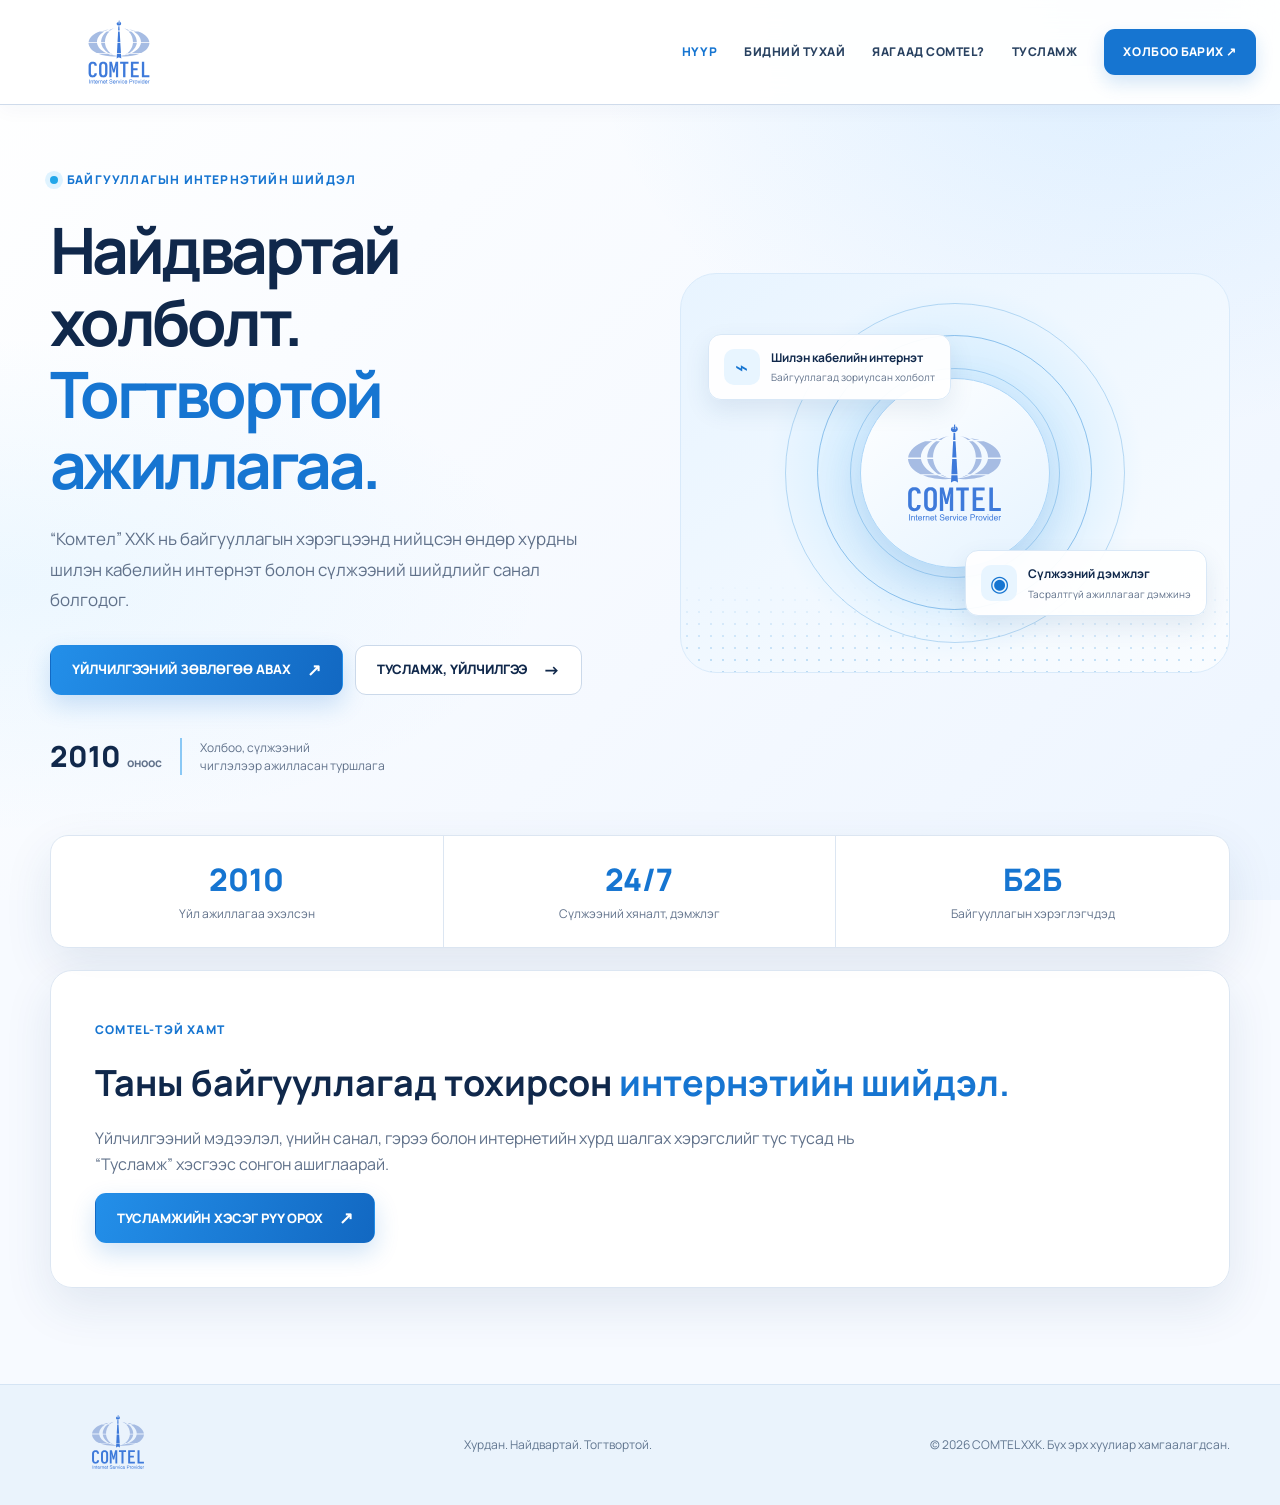
==== commit 85c7ad40: "." ====
--- a/index.html
+++ b/index.html
@@ -3,461 +3,144 @@
   <head>
     <meta charset="UTF-8" />
     <meta name="viewport" content="width=device-width, initial-scale=1.0" />
-    <meta name="theme-color" content="#070d1a" />
+    <meta name="theme-color" content="#ffffff" />
     <meta
       name="description"
-      content="COMTEL ХХК — хурдан, найдвартай, тогтвортой интернэтийн шийдэл."
+      content="COMTEL ХХК — байгууллагын шилэн кабелийн интернэт, сүлжээний шийдэл."
     />
-    <title>COMTEL — Internet Service Provider</title>
+    <title>Нүүр хуудас | COMTEL</title>
     <link rel="preconnect" href="https://fonts.googleapis.com" />
     <link rel="preconnect" href="https://fonts.gstatic.com" crossorigin />
     <link
-      href="https://fonts.googleapis.com/css2?family=Manrope:wght@400;500;600;700;800&display=swap"
+      href="https://fonts.googleapis.com/css2?family=Manrope:wght@400;500;600;700;800;900&display=swap"
       rel="stylesheet"
     />
     <link rel="stylesheet" href="style.css" />
     <script src="script.js" defer></script>
   </head>
   <body>
-    <div class="site-glow site-glow--one"></div>
-    <div class="site-glow site-glow--two"></div>
-
-    <header class="site-header" id="top">
+    <header class="site-header">
       <div class="nav-wrap">
-        <a
-          class="brand"
-          href="#top"
-          aria-label="COMTEL нүүр хуудас"
-          onclick="
-            window.scrollTo(0, 0)
-            return false
-          "
-        >
-          <img
-            src="image/Comtel-logo-def.svg"
-            alt="COMTEL - Internet Service Provider"
+        <a class="brand" href="index.html" aria-label="COMTEL нүүр хуудас"
+          ><img
             class="brand-logo"
-          />
-        </a>
+            src="images/Comtel-logo-def.svg"
+            alt="COMTEL лого"
+        /></a>
         <button class="menu-toggle" aria-label="Цэс нээх" aria-expanded="false">
           <span></span><span></span><span></span>
         </button>
         <nav class="main-nav" aria-label="Үндсэн цэс">
-          <a href="#about">Бидний тухай</a>
-          <a href="#benefits">Давуу тал</a>
-          <a href="#why-us">Яагаад COMTEL?</a>
-          <a href="#contact" class="nav-cta">Холбоо барих <span>↗</span></a>
+          <a href="index.html" aria-current="page">НҮҮР</a
+          ><a href="about.html">БИДНИЙ ТУХАЙ</a
+          ><a href="why-comtel.html">ЯАГААД COMTEL?</a
+          ><a href="support.html">ТУСЛАМЖ</a
+          ><a href="contact.html" class="nav-cta">ХОЛБОО БАРИХ ↗</a>
         </nav>
       </div>
     </header>
-
     <main>
-      <section class="hero section-shell">
-        <div class="hero-copy reveal">
+      <section class="hero container">
+        <div class="hero-copy">
           <div class="eyebrow">
-            <span class="status-dot"></span> Тогтвортой холболт. Найдвартай
-            шийдэл.
+            <span class="status-dot"></span> БАЙГУУЛЛАГЫН ИНТЕРНЭТИЙН ШИЙДЭЛ
           </div>
-          <h1>Хурд. Найдвартай байдал.<br /><span>Хязгааргүй боломж.</span></h1>
+          <h1>Найдвартай холболт.<br /><span>Тогтвортой ажиллагаа.</span></h1>
           <p class="hero-description">
-            Байгууллагын үйл ажиллагаанд зориулсан өндөр хурдны, найдвартай
-            интернэтийн шийдлийг мэргэжлийн түвшинд хүргэнэ.
+            “Комтел” ХХК нь байгууллагын хэрэгцээнд нийцсэн өндөр хурдны шилэн
+            кабелийн интернэт болон сүлжээний шийдлийг санал болгодог.
           </p>
           <div class="hero-actions">
-            <a class="button button-primary" href="#contact"
-              >Үйлчилгээ авах <span>↗</span></a
-            >
-            <a class="button button-ghost" href="#benefits"
-              >Давуу талууд <span>↓</span></a
+            <a class="button button-primary" href="contact.html"
+              >ҮЙЛЧИЛГЭЭНИЙ ЗӨВЛӨГӨӨ АВАХ <span>↗</span></a
+            ><a class="button button-outline" href="support.html"
+              >ТУСЛАМЖ, ҮЙЛЧИЛГЭЭ <span>→</span></a
             >
           </div>
           <div class="hero-proof">
-            <div class="proof-number">2010<span> оноос</span></div>
+            <div class="proof-number">2010 <span>оноос</span></div>
             <div class="proof-divider"></div>
-            <p>Холбоо, сүлжээний<br />найдвартай туршлага</p>
+            <p>Холбоо, сүлжээний<br />чиглэлээр ажилласан туршлага</p>
           </div>
         </div>
-
-        <div class="hero-visual reveal" aria-label="Дижитал сүлжээний дүрслэл">
+        <div
+          class="hero-visual"
+          aria-label="COMTEL лого болон сүлжээний дүрслэл"
+        >
           <div class="orbit orbit--outer"></div>
           <div class="orbit orbit--middle"></div>
           <div class="orbit orbit--inner"></div>
           <div class="network-core">
-            <div class="core-symbol">
-              <span></span><span></span><span></span>
-            </div>
-            <div class="core-name">COMTEL</div>
-            <div class="core-caption">INTERNET SERVICE PROVIDER</div>
+            <img
+              class="core-logo"
+              src="images/Comtel-logo-def.svg"
+              alt="COMTEL лого"
+            />
           </div>
           <div class="float-card float-card--top">
             <span class="float-icon">⌁</span
-            ><span><b>High-speed</b><small>Өндөр хурдны холболт</small></span>
+            ><span
+              ><b>Шилэн кабелийн интернэт</b
+              ><small>Байгууллагад зориулсан холболт</small></span
+            >
           </div>
           <div class="float-card float-card--bottom">
             <span class="float-icon">◉</span
-            ><span><b>24/7 Network</b><small>Тасралтгүй хяналт</small></span>
+            ><span
+              ><b>Сүлжээний дэмжлэг</b
+              ><small>Тасралтгүй ажиллагааг дэмжинэ</small></span
+            >
           </div>
           <div class="visual-grid"></div>
-          <div class="visual-wave"></div>
         </div>
-        <a href="#about" class="scroll-cue"><span></span> Доош гүйлгэх</a>
       </section>
-
-      <section
-        class="stats section-shell reveal"
-        aria-label="COMTEL-ийн үзүүлэлтүүд"
-      >
+      <section class="stats container">
         <div class="stat">
           <strong>2010</strong><span>Үйл ажиллагаа эхэлсэн</span>
         </div>
         <div class="stat">
-          <strong>450<span>+</span></strong
-          ><span>Давтагдсан тоогоор аж ахуйн нэгж</span>
+          <strong>24/7</strong><span>Сүлжээний хяналт, дэмжлэг</span>
         </div>
         <div class="stat">
-          <strong>24/7</strong><span>Хяналт, дэмжлэг</span>
-        </div>
-        <div class="stat">
-          <strong>IPv4 / IPv6</strong><span>Орчин үеийн сүлжээ</span>
+          <strong>Б2Б</strong><span>Байгууллагын хэрэглэгчдэд</span>
         </div>
       </section>
-
-      <section class="about section-shell section-pad" id="about">
-        <div class="section-heading reveal">
-          <span class="section-kicker">01 / БИДНИЙ ТУХАЙ</span>
-          <h2>Холболтын чанарыг<br /><span>итгэлцлээр бүтээнэ.</span></h2>
-        </div>
-        <div class="about-content reveal">
-          <p class="lead">
-            “Комтел” ХХК нь 2010 оноос хойш байгууллагын хэрэгцээнд зориулсан
-            өндөр хурдны, найдвартай шилэн кабелийн интернэт болон сүлжээний
-            шийдлийг мэргэжлийн түвшинд үзүүлж ирсэн.
+      <section class="content-section container">
+        <div class="content-card">
+          <span class="kicker">COMTEL-ТЭЙ ХАМТ</span>
+          <h2
+            style="
+              color: var(--navy);
+              font-size: clamp(26px, 3vw, 36px);
+              margin: 12px 0;
+            "
+          >
+            Таны байгууллагад тохирсон <span>интернэтийн шийдэл.</span>
+          </h2>
+          <p style="color: var(--muted); max-width: 760px">
+            Үйлчилгээний мэдээлэл, үнийн санал, гэрээ болон интернетийн хурд
+            шалгах хэрэгслийг тус тусад нь “Тусламж” хэсгээс сонгон ашиглаарай.
           </p>
-          <p>
-            Бид хувийн хэвшил болон төрийн олон зуун байгууллагатай хамтран
-            ажиллаж, хэрэглэгч бүрийн үйл ажиллагаанд онцлогт тохирсон
-            тогтвортой, хурдан, найдвартай интернэтийн шийдлийг санал болгодог.
-          </p>
-          <div class="mission-card">
-            <span class="mission-icon">✳</span>
-            <div>
-              <h3>Бидний зорилго</h3>
-              <p>
-                Хэрэглэгч байгууллагын үйл ажиллагааг дэмжих тасралтгүй, хурдан,
-                найдвартай интернэтийн шийдлийг хүргэх.
-              </p>
-            </div>
-          </div>
-        </div>
-      </section>
-
-      <section class="benefits section-shell section-pad" id="benefits">
-        <div class="section-heading section-heading--center reveal">
-          <span class="section-kicker">02 / ТЕХНОЛОГИЙН ДАВУУ ТАЛ</span>
-          <h2>
-            Сүлжээг тань хүчирхэгжүүлэх<br /><span>зургаан давуу тал.</span>
-          </h2>
-          <p>
-            Байгууллагын өдөр тутмын ажиллагаанд шаардлагатай хурд, найдвартай
-            байдал, мэргэжлийн дэмжлэгийг нэг дор.
-          </p>
-        </div>
-        <div class="benefit-grid">
-          <article class="benefit-card reveal">
-            <div class="card-top">
-              <span class="line-icon">⌁</span><span class="card-index">01</span>
-            </div>
-            <h3>Өндөр хүчин чадалтай backbone сүлжээ</h3>
-            <p>
-              Өгөгдөл дамжуулалтад зориулсан өндөр хүчин чадалтай сүлжээний дэд
-              бүтэц.
-            </p>
-            <div class="card-light"></div>
-          </article>
-          <article class="benefit-card reveal">
-            <div class="card-top">
-              <span class="line-icon">◎</span><span class="card-index">02</span>
-            </div>
-            <h3>Олон улсын өргөн зурвасын гарц</h3>
-            <p>
-              Олон улсын сүлжээний холболтоор дамжуулан тогтвортой хүртээмжийг
-              дэмжинэ.
-            </p>
-            <div class="card-light"></div>
-          </article>
-          <article class="benefit-card reveal">
-            <div class="card-top">
-              <span class="line-icon">⌘</span><span class="card-index">03</span>
-            </div>
-            <h3>CDN кэшийн оновчтой шийдэл</h3>
-            <p>
-              Түгээмэл контентод хандах хурд, хэрэглэгчийн туршлагыг
-              сайжруулахад чиглэнэ.
-            </p>
-            <div class="card-light"></div>
-          </article>
-          <article class="benefit-card reveal">
-            <div class="card-top">
-              <span class="line-icon">IP</span
-              ><span class="card-index">04</span>
-            </div>
-            <h3>IPv4 болон IPv6 дэмжлэг</h3>
-            <p>Орчин үеийн IP сүлжээний хэрэгцээнд нийцсэн холболтын боломж.</p>
-            <div class="card-light"></div>
-          </article>
-          <article class="benefit-card reveal">
-            <div class="card-top">
-              <span class="line-icon">⌖</span><span class="card-index">05</span>
-            </div>
-            <h3>Minimum hop чиглүүлэлт</h3>
-            <p>
-              Сүлжээний чиглүүлэлтийг оновчлох замаар үр ашигтай холболтыг
-              зорьдог.
-            </p>
-            <div class="card-light"></div>
-          </article>
-          <article class="benefit-card reveal">
-            <div class="card-top">
-              <span class="line-icon">⌁</span><span class="card-index">06</span>
-            </div>
-            <h3>Нөөц үндсэн router</h3>
-            <p>
-              Redundant main router бүхий шийдлээр сүлжээний найдвартай
-              ажиллагааг дэмжинэ.
-            </p>
-            <div class="card-light"></div>
-          </article>
-        </div>
-      </section>
-
-      <section class="why section-shell section-pad" id="why-us">
-        <div class="why-visual reveal">
-          <div class="big-question">?</div>
-          <div class="why-orbit why-orbit--one"></div>
-          <div class="why-orbit why-orbit--two"></div>
-          <div class="why-center">
-            <span>COM</span><b>TEL</b><small>NETWORK PARTNER</small>
-          </div>
-          <div class="why-caption">
-            Холболтоос цааш.<br /><span>Хамтын ажиллагаа.</span>
-          </div>
-        </div>
-        <div class="why-content reveal">
-          <span class="section-kicker">03 / ЯАГААД КОМТЕЛ ГЭЖ?</span>
-          <h2>Таны бизнесийн<br /><span>найдвартай түнш.</span></h2>
-          <p>
-            Бид зөвхөн интернэт холболт бус, байгууллагын тань үйл ажиллагаанд
-            тохирсон үйлчилгээ, мэргэжлийн баг, тасралтгүй дэмжлэгийг санал
-            болгоно.
-          </p>
-          <ul class="check-list">
-            <li><span>✓</span> Байгууллагын хэрэгцээнд тохирсон үйлчилгээ</li>
-            <li><span>✓</span> Мэргэжлийн инженер, техникийн баг</li>
-            <li><span>✓</span> 24/7 хяналт, дэмжлэг</li>
-            <li><span>✓</span> Найдвартай сүлжээ, нөөц холболтын шийдэл</li>
-            <li><span>✓</span> Хэрэглэгч бүрд хариуцсан менежер</li>
-            <li><span>✓</span> Уян хатан нөхцөл, өрсөлдөхүйц үнэ</li>
-          </ul>
-          <a href="#contact" class="text-link"
-            >Бидэнтэй холбогдох <span>↗</span></a
+          <a class="button button-primary" href="support.html"
+            >ТУСЛАМЖИЙН ХЭСЭГ РҮҮ ОРОХ <span>↗</span></a
           >
         </div>
       </section>
-
-      <section class="support section-shell section-pad">
-        <div class="support-panel reveal">
-          <div class="support-copy">
-            <span class="section-kicker">ТАНЫ СҮЛЖЭЭ. БИДНИЙ ХАРИУЦЛАГА.</span>
-            <h2>Та өөрийн <br /><span>интернэтийн хурдыг</span></h2>
-            <p>
-              Харилцаа холбооны зохицуулах хорооноос батлагдсан хурд, чанарын
-              үзүүлэлтэд нийцэж байгаа эсэхийг шалгуулахыг хүсвэл
-              www.speedtest.mn цахим хуудсанд хандан шалгах боломжтой.
-            </p>
-            <a
-              href="https://www.speedtest.mn/"
-              class="button button-primary"
-              target="_blank"
-              rel="noopener noreferrer"
-              >Интернэтийн хурд шалгах <span>↗</span></a
-            >
-          </div>
-          <div class="support-art" aria-hidden="true">
-            <div class="support-ring support-ring--one"></div>
-            <div class="support-ring support-ring--two"></div>
-            <div class="support-globe">
-              <div class="globe-long"></div>
-              <div class="globe-lat"></div>
-              <div class="globe-core"></div>
-            </div>
-            <span class="signal signal--one"></span
-            ><span class="signal signal--two"></span
-            ><span class="signal signal--three"></span>
-          </div>
-        </div>
-      </section>
-      <section class="documents-section" id="documents">
-        <div class="section-heading">
-          <span class="eyebrow">COMTEL SERVICES</span>
-          <h2>Үнийн санал, гэрээ</h2>
-          <p>
-            Байгууллагын шилэн кабелийн интернетийн үйлчилгээний үнийн санал
-            болон гэрээний загвартай танилцана уу.
-          </p>
-        </div>
-
-        <div class="document-cards">
-          <div class="document-card">
-            <div class="document-icon">₮</div>
-            <h3>Үнийн санал</h3>
-            <p>Интернетийн хурд болон сарын төлбөрийн мэдээлэл.</p>
-            <button
-              type="button"
-              class="button button-primary"
-              onclick="document.getElementById('price-modal').hidden = false"
-            >
-              Үнийн санал харах <span>↗</span>
-            </button>
-          </div>
-
-          <div class="document-card">
-            <div class="document-icon">↓</div>
-            <h3>Үйлчилгээний гэрээ</h3>
-            <p>Гэрээний PDF файлыг татаж авах.</p>
-            <a
-              href="downloads/COMTEL-geree.pdf"
-              class="button button-outline"
-              download
-            >
-              Гэрээ татах <span>↓</span>
-            </a>
-          </div>
-        </div>
-      </section>
-
-      <div class="price-modal" id="price-modal" hidden>
-        <div class="price-modal-content">
-          <button
-            type="button"
-            class="modal-close"
-            aria-label="Хаах"
-            onclick="document.getElementById('price-modal').hidden = true"
-          >
-            ×
-          </button>
-
-          <h2>Байгууллагын шилэн кабелийн интернетийн сарын тариф</h2>
-          <p class="price-note">Бүх үнэ НӨАТ-тай.</p>
-
-          <div class="price-table-wrap">
-            <table class="price-table">
-              <thead>
-                <tr>
-                  <th>Интернетийн хурд</th>
-                  <th>Сарын төлбөр</th>
-                </tr>
-              </thead>
-              <tbody>
-                <tr>
-                  <td>1 Mbps</td>
-                  <td>105,000 ₮</td>
-                </tr>
-                <tr>
-                  <td>2 Mbps</td>
-                  <td>210,500 ₮</td>
-                </tr>
-                <tr>
-                  <td>3 Mbps</td>
-                  <td>315,500 ₮</td>
-                </tr>
-                <tr>
-                  <td>4 Mbps</td>
-                  <td>421,000 ₮</td>
-                </tr>
-                <tr>
-                  <td>5 Mbps</td>
-                  <td>468,000 ₮</td>
-                </tr>
-                <tr>
-                  <td>6 Mbps</td>
-                  <td>561,500 ₮</td>
-                </tr>
-                <tr>
-                  <td>7 Mbps</td>
-                  <td>655,000 ₮</td>
-                </tr>
-                <tr>
-                  <td>8 Mbps</td>
-                  <td>748,500 ₮</td>
-                </tr>
-                <tr>
-                  <td>9 Mbps</td>
-                  <td>842,000 ₮</td>
-                </tr>
-                <tr>
-                  <td>10 Mbps</td>
-                  <td>877,500 ₮</td>
-                </tr>
-              </tbody>
-            </table>
-          </div>
-
-          <p class="price-note">
-            Үйлчилгээний боломж нь хэрэглэгчийн байршил, хамрах хүрээ, техникийн
-            нөхцөлөөс хамаарна. 10 Mbps-ээс дээш хурд болон Dedicated, Shared,
-            цагийн зохицуулалттай үйлчилгээг хэрэгцээ, техникийн нөхцөлд
-            үндэслэн тусгайлан үнийн санал болгоно. Холболт болон тоног
-            төхөөрөмжийн зардлыг тусад нь тооцно.
-          </p>
-        </div>
-      </div>
-      <section class="contact section-shell section-pad" id="contact">
-        <div class="contact-heading reveal">
-          <span class="section-kicker">04 / ХОЛБОО БАРИХ</span>
-          <h2>Холболтоо дараагийн<br /><span>түвшинд хүргэе.</span></h2>
-          <p>
-            Байгууллагынхаа хэрэгцээнд тохирсон интернэтийн шийдлийн талаар
-            бидэнтэй холбогдоорой.
-          </p>
-        </div>
-        <div class="contact-grid">
-          <a class="contact-card reveal" href="tel:88882043">
-            <span class="contact-icon">☎</span
-            ><span class="contact-label">УТАС</span><strong>8888-2043</strong
-            ><small>Мөн 8977-3434</small>
-          </a>
-          <a class="contact-card reveal" href="mailto:info@comtel.mn">
-            <span class="contact-icon">✉</span
-            ><span class="contact-label">И-МЭЙЛ</span
-            ><strong>info@comtel.mn</strong><small>Бидэнд зурвас илгээх</small>
-          </a>
-          <div class="contact-card reveal">
-            <span class="contact-icon">⌖</span
-            ><span class="contact-label">ХАЯГ</span
-            ><strong>Баянгол дүүрэг</strong
-            ><small>1-р хороо, 48-1-1 тоот</small>
-          </div>
-        </div>
-      </section>
     </main>
-
     <footer class="site-footer">
-      <div class="footer-inner section-shell">
-        <a class="brand brand--footer" href="#top">
-          <span class="brand-mark" aria-hidden="true"
-            ><span></span><span></span><span></span
-          ></span>
-          <span class="brand-word"
-            >COM<span>TEL</span><small>INTERNET SERVICE PROVIDER</small></span
-          >
-        </a>
-        <p>Хурдан · Найдвартай · Тогтвортой</p>
+      <div class="footer-inner container">
+        <a href="index.html" aria-label="COMTEL нүүр"
+          ><img
+            class="footer-logo"
+            src="images/Comtel-logo-def.svg"
+            alt="COMTEL"
+        /></a>
+        <p>Хурдан. Найдвартай. Тогтвортой.</p>
         <span class="copyright"
           >© <span id="year"></span> COMTEL ХХК. Бүх эрх хуулиар
           хамгаалагдсан.</span
         >
       </div>
     </footer>
-    <a class="back-to-top" href="#top" aria-label="Дээш буцах">↑</a>
   </body>
 </html>
--- a/style.css
+++ b/style.css
@@ -1,321 +1,7 @@
-/* COMTEL landing page — dark navy + electric blue visual style */
-:root {
-  --bg: #060b14;
-  --bg-soft: #0a1324;
-  --panel: rgba(12, 25, 46, .76);
-  --panel-strong: #0d1a30;
-  --text: #f5f8ff;
-  --muted: #a8b4ca;
-  --muted-2: #74849f;
-  --blue: #299dff;
-  --cyan: #4fe2ff;
-  --line: rgba(151, 192, 255, .18);
-  --glow: 0 0 34px rgba(39, 157, 255, .22);
-  --radius: 22px;
-}
-* { box-sizing: border-box; }
-html { scroll-behavior: smooth; scroll-padding-top: 90px; }
-body {
-  margin: 0; background: var(--bg); color: var(--text);
-  font-family: "Manrope", Arial, sans-serif; line-height: 1.65;
-  overflow-x: hidden;
-}
-body::before {
-  content: ""; position: fixed; inset: 0; pointer-events: none; z-index: -2;
-  background: radial-gradient(ellipse at 80% 4%, rgba(29, 83, 166, .23), transparent 32%),
-              radial-gradient(ellipse at 0% 50%, rgba(0, 111, 210, .08), transparent 30%),
-              linear-gradient(115deg, #050910, #081225 52%, #060b14);
-}
-a { color: inherit; text-decoration: none; }
-button, a { -webkit-tap-highlight-color: transparent; }
-button { font: inherit; }
-::selection { background: rgba(54, 177, 255, .38); color: white; }
-.site-glow { position: fixed; pointer-events: none; filter: blur(80px); opacity: .22; z-index: -1; border-radius: 50%; }
-.site-glow--one { width: 360px; height: 360px; top: 12%; right: -180px; background: #1369ff; }
-.site-glow--two { width: 300px; height: 300px; bottom: 3%; left: -200px; background: #00bfff; }
-.section-shell { width: min(1180px, calc(100% - 48px)); margin-inline: auto; }
-.section-pad { padding-block: 112px; }
-.site-header { position: sticky; top: 0; z-index: 50; background: rgba(5, 10, 19, .78); backdrop-filter: blur(18px); border-bottom: 1px solid rgba(157, 191, 255, .09); }
-.nav-wrap { width: min(1280px, calc(100% - 48px)); height: 82px; margin: auto; display: flex; align-items: center; justify-content: space-between; gap: 30px; }
-.brand { display: inline-flex; align-items: center; text-decoration: none; flex-shrink: 0; }
-.brand-mark { width: 34px; height: 34px; display: flex; align-items: center; justify-content: center; gap: 3px; border: 1px solid rgba(90, 191, 255, .65); border-radius: 50%; box-shadow: 0 0 22px rgba(33, 150, 255, .2), inset 0 0 12px rgba(33, 150, 255, .12); }
-.brand-mark span { display: block; width: 3px; border-radius: 3px; background: var(--cyan); box-shadow: 0 0 8px var(--cyan); }
-.brand-mark span:nth-child(1) { height: 10px; }.brand-mark span:nth-child(2) { height: 20px; }.brand-mark span:nth-child(3) { height: 14px; }
-.brand-logo { display: block; width: 165px; height: 52px; object-fit: contain; object-position: center;}
-.brand-word { font-size: 21px; letter-spacing: .11em; font-weight: 800; line-height: 1.05; }
-.brand-word > span { color: var(--cyan); }
-.brand-word small { display: block; margin-top: 5px; color: #8fa3c1; font-size: 7px; letter-spacing: .16em; font-weight: 600; }
-.main-nav { display: flex; align-items: center; gap: 32px; color: #c2cce0; font-size: 12px; font-weight: 700; }
-.main-nav a:not(.nav-cta) { transition: color .2s; }
-.main-nav a:not(.nav-cta):hover { color: var(--cyan); }
-.nav-cta { padding: 11px 16px; border: 1px solid rgba(66, 179, 255, .45); border-radius: 10px; color: white; background: rgba(27, 112, 205, .12); }
-.nav-cta span { color: var(--cyan); padding-left: 8px; }
-.menu-toggle { display: none; width: 42px; height: 42px; padding: 10px; border: 1px solid var(--line); border-radius: 10px; background: #0b1729; }
-.menu-toggle span { display: block; height: 2px; background: white; margin: 5px 0; border-radius: 2px; }
-.hero { min-height: 680px; display: grid; grid-template-columns: 1.02fr .98fr; align-items: center; gap: 45px; position: relative; padding-top: 65px; padding-bottom: 90px; }
-.hero-copy { position: relative; z-index: 2; }
-.eyebrow, .section-kicker { display: inline-flex; align-items: center; gap: 9px; color: #79caff; font-size: 10px; font-weight: 800; letter-spacing: .16em; text-transform: uppercase; }
-.status-dot { width: 7px; height: 7px; background: var(--cyan); border-radius: 50%; box-shadow: 0 0 12px var(--cyan); }
-h1, h2, h3, p { margin-top: 0; }
-h1 { margin: 23px 0 21px; font-size: clamp(38px, 5vw, 65px); line-height: 1.13; letter-spacing: -.055em; font-weight: 800; }
-h1 span, h2 span { color: #8dcfff; background: linear-gradient(90deg, #f5f8ff 0%, #64c8ff 50%, #328dff 100%); -webkit-background-clip: text; background-clip: text; -webkit-text-fill-color: transparent; }
-.hero-description { max-width: 530px; color: var(--muted); font-size: 14px; line-height: 1.9; }
-.hero-actions { display: flex; flex-wrap: wrap; gap: 12px; margin-top: 31px; }
-.button { min-height: 48px; display: inline-flex; align-items: center; justify-content: center; gap: 22px; padding: 0 19px; border-radius: 11px; font-size: 12px; font-weight: 800; transition: transform .25s, box-shadow .25s, background .25s; }
-.button:hover { transform: translateY(-3px); }
-.button-primary { color: #04101d; background: linear-gradient(110deg, #8be8ff, #2b9dff); box-shadow: 0 8px 28px rgba(25, 149, 255, .22); }
-.button-primary:hover { box-shadow: 0 10px 35px rgba(25, 149, 255, .4); }
-.button-ghost { color: #dce8fa; border: 1px solid rgba(155, 192, 240, .25); background: rgba(255,255,255,.025); }
-.button span { font-size: 17px; }
-.hero-proof { display: flex; align-items: center; gap: 18px; margin-top: 48px; }
-.proof-number { font-size: 27px; font-weight: 800; letter-spacing: -.04em; }
-.proof-number span { font-size: 11px; color: var(--muted); font-weight: 600; letter-spacing: 0; }
-.proof-divider { width: 1px; height: 35px; background: linear-gradient(transparent, #4abfff, transparent); }
-.hero-proof p { margin: 0; color: var(--muted); font-size: 10px; line-height: 1.6; }
-.hero-visual { position: relative; min-height: 470px; display: grid; place-items: center; isolation: isolate; }
-.hero-visual::before { content: ""; position: absolute; width: 78%; aspect-ratio: 1; border-radius: 50%; background: radial-gradient(circle, rgba(19, 123, 255, .18), rgba(0, 37, 100, .04) 55%, transparent 70%); filter: blur(15px); }
-.orbit { position: absolute; border-radius: 50%; border: 1px solid rgba(80, 172, 255, .23); }
-.orbit--outer { width: min(94%, 430px); aspect-ratio: 1; box-shadow: 0 0 40px rgba(0, 136, 255, .08); }
-.orbit--middle { width: min(79%, 360px); aspect-ratio: 1; border-color: rgba(56, 165, 255, .55); box-shadow: 0 0 25px rgba(0, 145, 255, .17), inset 0 0 25px rgba(0, 145, 255, .05); }
-.orbit--inner { width: min(65%, 295px); aspect-ratio: 1; border-color: rgba(160, 207, 255, .25); }
-.network-core { position: relative; z-index: 2; width: 220px; height: 220px; border-radius: 50%; display: flex; flex-direction: column; align-items: center; justify-content: center; background: radial-gradient(circle at 45% 25%, #172943, #050a13 67%); border: 1px solid rgba(104, 197, 255, .5); box-shadow: 0 0 42px rgba(0, 138, 255, .19), inset 0 0 35px rgba(20, 133, 255, .12); }
-.core-symbol { width: 57px; height: 42px; display: flex; justify-content: center; align-items: center; gap: 4px; margin-bottom: 9px; }
-.core-symbol span { display: block; width: 10px; border: 1.5px solid #effaff; border-radius: 100% 100% 30% 30%; box-shadow: 0 0 10px rgba(99, 200, 255, .35); }
-.core-symbol span:nth-child(1) { height: 26px; transform: skewY(-16deg); }.core-symbol span:nth-child(2) { height: 40px; }.core-symbol span:nth-child(3) { height: 26px; transform: skewY(16deg); }
-.core-name { font-size: 30px; letter-spacing: .1em; font-weight: 800; }.core-caption { font-size: 7px; letter-spacing: .12em; color: #9cb1cc; }
-.float-card { position: absolute; z-index: 4; display: flex; align-items: center; gap: 11px; padding: 12px 15px; border: 1px solid rgba(107, 192, 255, .25); border-radius: 13px; background: rgba(7, 19, 36, .88); box-shadow: 0 8px 28px rgba(0,0,0,.2), inset 0 0 15px rgba(29, 126, 255, .06); backdrop-filter: blur(12px); }
-.float-card--top { top: 16%; left: 0; }.float-card--bottom { bottom: 15%; right: -2%; }
-.float-icon { display: grid; place-items: center; width: 34px; height: 34px; color: var(--cyan); font-size: 23px; border: 1px solid rgba(82, 198, 255, .35); border-radius: 9px; }
-.float-card b, .float-card small { display: block; }.float-card b { font-size: 10px; }.float-card small { color: var(--muted-2); font-size: 8px; margin-top: 2px; }
-.visual-grid { position: absolute; z-index: -1; bottom: 0; left: 0; right: 0; height: 100px; opacity: .22; background-image: radial-gradient(#4fcaff 1px, transparent 1.5px); background-size: 10px 10px; mask-image: linear-gradient(transparent, black); }
-.visual-wave { position: absolute; bottom: 15px; left: -15%; right: -10%; height: 65px; opacity: .65; border-top: 2px solid rgba(64, 198, 255, .6); border-radius: 50%; filter: drop-shadow(0 0 10px #149eff); transform: rotate(-8deg); }
-.scroll-cue { position: absolute; bottom: 25px; left: 0; display: flex; align-items: center; gap: 10px; color: var(--muted-2); font-size: 9px; letter-spacing: .1em; text-transform: uppercase; }
-.scroll-cue span { width: 20px; height: 30px; border: 1px solid rgba(136, 195, 255, .35); border-radius: 12px; position: relative; }
-.scroll-cue span::after { content: ""; position: absolute; top: 6px; left: 8px; width: 2px; height: 5px; background: var(--cyan); border-radius: 2px; animation: scrollDown 1.6s infinite; }
-.stats { display: grid; grid-template-columns: repeat(4, 1fr); border: 1px solid var(--line); border-radius: 18px; background: linear-gradient(100deg, rgba(14, 29, 51, .6), rgba(8, 18, 33, .8)); overflow: hidden; }
-.stat { padding: 26px 22px; text-align: center; border-right: 1px solid var(--line); }.stat:last-child { border: 0; }
-.stat strong { display: block; color: white; font-size: clamp(21px, 2.5vw, 31px); font-weight: 800; letter-spacing: -.04em; }.stat strong span { color: var(--cyan); }
-.stat > span { display: block; color: var(--muted-2); font-size: 10px; margin-top: 5px; }
-.about { display: grid; grid-template-columns: .9fr 1.1fr; gap: 100px; align-items: start; }
-.section-heading h2, .why-content h2, .contact-heading h2, .support-copy h2 { margin: 18px 0; font-size: clamp(30px, 4vw, 47px); line-height: 1.2; letter-spacing: -.05em; }
-.about-content { padding-top: 28px; }.about-content p { color: var(--muted); font-size: 13px; line-height: 1.9; }.about-content .lead { color: #e2ebf9; font-size: 16px; line-height: 1.85; }
-.mission-card { display: flex; gap: 17px; margin-top: 32px; padding: 22px; border: 1px solid rgba(83, 176, 255, .3); border-radius: 16px; background-color: linear-gradient(115deg, rgba(18, 51, 88, .6), rgba(7, 15, 28, .8)); box-shadow: var(--glow); }
-.mission-icon { flex: 0 0 39px; height: 39px; display: grid; place-items: center; color: var(--cyan); font-size: 22px; border-radius: 12px; background-color: rgba(52, 167, 255, .12); border: 1px solid rgba(52, 167, 255, .25); }
-.mission-card h3 { margin: 0 0 5px; font-size: 14px; }.mission-card p { margin: 0; font-size: 11px; }
-.benefits { border-block: 1px solid rgba(133, 178, 238, .08); background-color: linear-gradient(180deg, rgba(7, 17, 32, .35), rgba(7, 17, 32, .1)); }
-.section-heading--center { max-width: 690px; margin: 0 auto 48px; text-align: center; }.section-heading--center > p { color: var(--muted); font-size: 12px; max-width: 550px; margin: 0 auto; }
-.benefit-grid { display: grid; grid-template-columns: repeat(3, 1fr); gap: 15px; }
-.benefit-card { position: relative; overflow: hidden; min-height: 220px; padding: 25px 24px; border: 1px solid rgba(139, 181, 238, .17); border-radius: 17px; background-color: linear-gradient(145deg, rgba(17, 34, 59, .6), rgba(7, 15, 28, .8)); transition: transform .3s, border-color .3s, box-shadow .3s; }
-.benefit-card:hover { transform: translateY(-5px); border-color: rgba(71, 185, 255, .55); box-shadow: 0 12px 35px rgba(0, 103, 219, .12), inset 0 0 25px rgba(39, 151, 255, .04); }
-.card-top { display: flex; align-items: center; justify-content: space-between; margin-bottom: 25px; }.line-icon { display: grid; place-items: center; width: 42px; height: 42px; color: #b8edff; font-size: 21px; border: 1px solid rgba(91, 193, 255, .45); border-radius: 12px; background-color: rgba(37, 143, 255, .1); box-shadow: inset 0 0 12px rgba(34, 153, 255, .1), 0 0 15px rgba(34, 153, 255, .06); }.card-index { color: #506681; font-size: 10px; font-weight: 800; letter-spacing: .1em; }
-.benefit-card h3 { max-width: 270px; margin-bottom: 9px; font-size: 14px; line-height: 1.5; }.benefit-card p { margin: 0; color: var(--muted-2); font-size: 10px; line-height: 1.8; }.card-light { position: absolute; left: -15%; bottom: 0; width: 75%; height: 1px; background-color: linear-gradient(90deg, transparent, #4dcaff, transparent); filter: drop-shadow(0 0 5px #2b9dff); opacity: .65; transition: opacity .3s; }.benefit-card:hover .card-light { opacity: 1; }
-.why { display: grid; grid-template-columns: 1fr 1fr; gap: 90px; align-items: center; }
-.why-visual { position: relative; min-height: 430px; display: grid; place-items: center; overflow: hidden; border: 1px solid rgba(106, 178, 255, .13); border-radius: 24px; background-color: radial-gradient(ellipse at 50% 45%, rgba(25, 103, 200, .2), transparent 52%), linear-gradient(145deg, rgba(9, 21, 40, .6), rgba(4, 9, 17, .8)); }
-.big-question { position: absolute; top: 2%; right: 12%; font-size: 220px; line-height: 1; font-weight: 800; color: rgba(132, 192, 255, .06); }
-.why-orbit { position: absolute; width: 70%; aspect-ratio: 1; border: 1px solid rgba(54, 158, 255, .3); border-radius: 50%; }.why-orbit--one { transform: rotateX(68deg) rotateZ(-25deg); }.why-orbit--two { width: 85%; transform: rotateX(68deg) rotateZ(35deg); border-color: rgba(73, 198, 255, .18); }
-.why-center { z-index: 1; width: 150px; height: 150px; border-radius: 50%; display: flex; flex-direction: column; justify-content: center; align-items: center; border: 1px solid rgba(83, 185, 255, .5); background: radial-gradient(circle at 30% 20%, #17375d, #050b15 70%); box-shadow: 0 0 35px rgba(0, 140, 255, .2); font-size: 26px; font-weight: 800; letter-spacing: .1em; }.why-center span { color: #eaf7ff; }.why-center b { color: var(--cyan); }.why-center small { color: var(--muted-2); font-size: 6px; letter-spacing: .13em; margin-top: 5px; }
-.why-caption { position: absolute; bottom: 35px; text-align: center; font-size: 12px; font-weight: 700; }.why-caption span { color: var(--muted-2); font-size: 10px; font-weight: 500; }
-.why-content > p, .contact-heading > p { max-width: 490px; color: var(--muted); font-size: 12px; line-height: 1.9; }
-.check-list { display: grid; gap: 13px; list-style: none; margin: 28px 0; padding: 0; }.check-list li { display: flex; gap: 12px; align-items: center; color: #d6e2f4; font-size: 11px; }.check-list li span { flex: 0 0 22px; width: 22px; height: 22px; display: grid; place-items: center; border-radius: 7px; border: 1px solid rgba(76, 192, 255, .3); background-color: rgba(32, 149, 255, .1); color: var(--cyan); }
-.text-link { display: inline-flex; gap: 15px; align-items: center; color: #8edaff; font-size: 11px; font-weight: 800; border-bottom: 1px solid rgba(78, 193, 255, .35); padding-bottom: 7px; }.text-link span { font-size: 17px; }
-.support { padding-top: 0; }
-.support-panel { position: relative; min-height: 350px; display: grid; grid-template-columns: 1.1fr .9fr; align-items: center; overflow: hidden; border: 1px solid rgba(79, 174, 255, .22); border-radius: 24px; background: linear-gradient(105deg, rgba(13, 30, 54, .97), rgba(5, 12, 23, .96)); }
-.support-copy { position: relative; z-index: 2; padding: 48px; }.support-copy h2 { font-size: clamp(29px, 3.5vw, 40px); }.support-copy p { max-width: 520px; color: var(--muted); font-size: 11px; line-height: 1.9; margin-bottom: 25px; }
-.support-art { position: relative; min-height: 350px; display: grid; place-items: center; background: radial-gradient(circle at 50% 60%, rgba(0, 145, 255, .2), transparent 60%); }
-.support-ring { position: absolute; width: 290px; height: 290px; border-radius: 50%; border: 1px solid rgba(47, 166, 255, .3); }.support-ring--one { transform: scaleY(.55) rotate(-20deg); }.support-ring--two { transform: scaleY(.78) rotate(35deg); border-color: rgba(77, 206, 255, .22); }
-.support-globe { position: relative; width: 175px; height: 175px; overflow: hidden; border-radius: 50%; border: 1px solid rgba(94, 204, 255, .6); background: radial-gradient(circle at 36% 35%, rgba(66, 215, 255, .6), rgba(18, 105, 220, .35) 27%, rgba(6, 24, 63, .85) 70%); box-shadow: 0 0 40px rgba(18, 153, 255, .28), inset -20px -15px 35px rgba(0, 0, 0, .55); }
-.globe-long, .globe-lat { position: absolute; inset: 0; border: 1px solid rgba(104, 219, 255, .45); border-radius: 50%; }.globe-long { transform: scaleX(.35); box-shadow: 24px 0 0 -1px rgba(104,219,255,.25), -24px 0 0 -1px rgba(104,219,255,.25); }.globe-lat { transform: scaleY(.35); box-shadow: 0 24px 0 -1px rgba(104,219,255,.25), 0 -24px 0 -1px rgba(104,219,255,.25); }
-.globe-core { position: absolute; inset: 20%; border-radius: 50%; background: radial-gradient(circle at 40% 35%, rgba(112, 239, 255, .35), transparent 60%); filter: blur(10px); }
-.signal { position: absolute; width: 5px; height: 5px; border-radius: 50%; background: var(--cyan); box-shadow: 0 0 15px 4px rgba(43, 194, 255, .5); }.signal--one { top: 26%; left: 25%; }.signal--two { right: 20%; top: 44%; }.signal--three { bottom: 20%; left: 47%; }
-.contact { padding-top: 45px; }
-.contact-heading { text-align: center; max-width: 680px; margin: 0 auto 40px; }.contact-heading > p { margin-inline: auto; }
-.contact-grid { display: grid; grid-template-columns: repeat(3, 1fr); gap: 14px; }
-.contact-card { min-height: 200px; display: flex; flex-direction: column; align-items: flex-start; padding: 25px; border: 1px solid rgba(134, 180, 237, .17); border-radius: 17px; background: linear-gradient(145deg, rgba(17, 34, 59, .75), rgba(7, 15, 28, .8)); transition: transform .25s, border-color .25s; }
-.contact-card:hover { transform: translateY(-4px); border-color: rgba(75, 187, 255, .55); }
-.contact-icon { width: 39px; height: 39px; display: grid; place-items: center; color: var(--cyan); border: 1px solid rgba(76, 191, 255, .3); border-radius: 11px; background: rgba(34, 144, 255, .1); font-size: 19px; margin-bottom: 19px; }
-.contact-label { color: var(--muted-2); font-size: 9px; letter-spacing: .15em; font-weight: 800; }.contact-card strong { font-size: 16px; margin: 5px 0 3px; }.contact-card small { color: var(--muted-2); font-size: 10px; }
-.site-footer { border-top: 1px solid rgba(137, 177, 232, .12); background: rgba(3, 7, 13, .5); }.footer-inner { min-height: 110px; display: flex; align-items: center; justify-content: space-between; gap: 20px; }.brand--footer .brand-mark { width: 29px; height: 29px; }.brand--footer .brand-word { font-size: 17px; }.footer-inner > p, .copyright { margin: 0; color: var(--muted-2); font-size: 9px; }
-.back-to-top { position: fixed; z-index: 30; right: 22px; bottom: 22px; width: 42px; height: 42px; display: grid; place-items: center; border: 1px solid rgba(82, 187, 255, .35); border-radius: 12px; background: rgba(8, 22, 40, .85); color: var(--cyan); font-size: 21px; opacity: 0; pointer-events: none; transform: translateY(8px); transition: .25s; }.back-to-top.is-visible { opacity: 1; pointer-events: auto; transform: translateY(0); }
-.reveal { opacity: 0; transform: translateY(22px); transition: opacity .7s ease, transform .7s ease; }.reveal.is-visible { opacity: 1; transform: translateY(0); }
-@keyframes scrollDown { 0%, 100% { transform: translateY(0); opacity: 1; } 70% { transform: translateY(9px); opacity: .2; } }
+:root{--navy:#10284b;--blue:#1675d1;--blue2:#2798f4;--cyan:#54c8f2;--ink:#17263d;--muted:#60718a;--soft:#f3f7fc;--line:#dce6f2;--white:#fff;--shadow:0 18px 48px rgba(27,68,115,.10);--radius:22px}
+*{box-sizing:border-box}html{scroll-behavior:smooth}body{margin:0;background:#f7faff;color:var(--ink);font-family:Manrope,Arial,sans-serif;line-height:1.65}body:before{content:"";position:fixed;inset:0;z-index:-1;pointer-events:none;background:radial-gradient(ellipse at 88% 0%,rgba(82,177,255,.17),transparent 34%),radial-gradient(ellipse at 0% 65%,rgba(111,202,255,.10),transparent 30%),linear-gradient(135deg,#fff 0%,#f5f9ff 60%,#edf5ff 100%)}a{color:inherit;text-decoration:none}button{font:inherit}.container{width:min(1180px,calc(100% - 48px));margin-inline:auto}.site-header{position:sticky;top:0;z-index:100;background:rgba(255,255,255,.94);backdrop-filter:blur(16px);border-bottom:1px solid rgba(195,211,231,.8);box-shadow:0 4px 20px rgba(23,58,98,.04)}.nav-wrap{width:min(1320px,calc(100% - 48px));height:104px;margin:auto;display:flex;align-items:center;justify-content:space-between;gap:32px}.brand{display:flex;align-items:center;flex-shrink:0}.brand-logo{display:block;width:190px;height:82px;object-fit:contain}.main-nav{display:flex;align-items:center;gap:clamp(14px,2.1vw,30px);font-size:12px;font-weight:800;letter-spacing:.045em;color:#294261}.main-nav a{padding:13px 0;transition:color .2s}.main-nav a:hover,.main-nav a[aria-current=page]{color:var(--blue)}.main-nav .nav-cta{padding:13px 19px;background:var(--blue);color:#fff;border-radius:11px;box-shadow:0 8px 18px rgba(22,117,209,.18)}.main-nav .nav-cta:hover{background:#0f5fae}.menu-toggle{display:none;border:1px solid var(--line);background:#fff;border-radius:10px;width:46px;height:44px;padding:10px}.menu-toggle span{display:block;height:2px;background:var(--navy);margin:5px 0;border-radius:2px}.hero{min-height:570px;display:grid;grid-template-columns:1.03fr .97fr;align-items:center;gap:45px;padding-block:60px 54px}.eyebrow,.kicker{display:inline-flex;align-items:center;gap:9px;color:var(--blue);font-size:12px;font-weight:800;letter-spacing:.1em;text-transform:uppercase}.status-dot{width:8px;height:8px;background:#22a6e9;border-radius:50%;box-shadow:0 0 0 5px #dff3ff}h1,h2,h3,p{margin-top:0}h1{font-size:clamp(40px,5vw,66px);line-height:1.12;letter-spacing:-.055em;color:var(--navy);margin:23px 0}h1 span,h2 span{color:var(--blue)}.hero-description{max-width:560px;font-size:17px;line-height:1.8;color:var(--muted)}.hero-actions{display:flex;flex-wrap:wrap;gap:12px;margin-top:29px}.button{display:inline-flex;align-items:center;justify-content:center;gap:16px;min-height:50px;padding:0 21px;border-radius:11px;font-size:13px;font-weight:800;border:1px solid transparent;cursor:pointer;transition:transform .2s,box-shadow .2s,background .2s}.button:hover{transform:translateY(-2px)}.button-primary{background:linear-gradient(110deg,#238fe9,#1268c2);color:#fff;box-shadow:0 10px 24px rgba(22,117,209,.2)}.button-primary:hover{box-shadow:0 14px 28px rgba(22,117,209,.28)}.button-outline{background:#fff;color:var(--navy);border-color:#cbd9ea}.button-outline:hover{background:#eef6ff}.button span{font-size:17px}.hero-proof{display:flex;align-items:center;gap:18px;margin-top:38px}.proof-number{font-size:29px;font-weight:900;color:var(--navy)}.proof-number span{font-size:12px;color:var(--muted);font-weight:700}.proof-divider{height:37px;width:2px;background:#8ac8f5}.hero-proof p{margin:0;color:var(--muted);font-size:12px;line-height:1.5}.hero-visual{min-height:400px;position:relative;display:grid;place-items:center;border-radius:36px;background:linear-gradient(145deg,#e8f4ff,#f9fcff);border:1px solid #d9eafa;overflow:hidden}.hero-visual:before{content:"";position:absolute;width:380px;height:380px;border-radius:50%;background:radial-gradient(circle,#b9e2ff 0%,rgba(198,232,255,.45) 45%,transparent 70%)}.orbit{position:absolute;border:1px solid rgba(35,132,212,.28);border-radius:50%}.orbit--outer{width:340px;height:340px}.orbit--middle{width:275px;height:275px;border-color:rgba(35,132,212,.45)}.orbit--inner{width:210px;height:210px;border-color:rgba(35,132,212,.3)}.network-core{z-index:2;width:190px;height:190px;border-radius:50%;background:linear-gradient(145deg,#fff,#e5f3ff);border:1px solid #acd5f7;box-shadow:0 18px 45px rgba(38,119,194,.18);display:flex;flex-direction:column;align-items:center;justify-content:center}.core-logo{width:125px;height:125px;object-fit:contain}.core-caption{font-size:8px;font-weight:800;letter-spacing:.12em;color:#57718e}.float-card{position:absolute;z-index:4;display:flex;align-items:center;gap:11px;padding:13px 15px;background:rgba(255,255,255,.95);border:1px solid #d9e8f7;border-radius:13px;box-shadow:0 10px 25px rgba(25,77,128,.10)}.float-card--top{top:15%;left:5%}.float-card--bottom{bottom:14%;right:4%}.float-icon{display:grid;place-items:center;width:36px;height:36px;border-radius:10px;background:#e8f5ff;color:var(--blue);font-size:22px}.float-card b,.float-card small{display:block}.float-card b{font-size:12px;color:var(--navy)}.float-card small{font-size:10px;color:var(--muted);margin-top:2px}.visual-grid{position:absolute;inset:auto 0 0;height:90px;opacity:.5;background-image:radial-gradient(#83bde9 1px,transparent 1.5px);background-size:12px 12px;mask-image:linear-gradient(transparent,#000)}.stats{display:grid;grid-template-columns:repeat(3,1fr);background:#fff;border:1px solid var(--line);border-radius:18px;box-shadow:var(--shadow);overflow:hidden}.stat{text-align:center;padding:23px;border-right:1px solid var(--line)}.stat:last-child{border:0}.stat strong{display:block;color:var(--blue);font-size:clamp(23px,2.5vw,31px);font-weight:900;line-height:1.3}.stat span{display:block;color:var(--muted);font-size:12px;margin-top:5px}.page-hero{padding:68px 0 28px;text-align:center}.page-hero h1{font-size:clamp(34px,4vw,52px);margin:12px 0}.page-hero p{max-width:720px;margin:0 auto;color:var(--muted);font-size:16px}.content-section{padding:22px 0 76px}.content-card{padding:clamp(24px,4vw,44px);background:rgba(255,255,255,.93);border:1px solid var(--line);border-radius:var(--radius);box-shadow:var(--shadow)}.about-grid{display:grid;grid-template-columns:.8fr 1.2fr;gap:36px;align-items:start}.about-side{padding:25px;border-radius:17px;background:linear-gradient(145deg,#eaf5ff,#f7fbff);border:1px solid #d8eafa}.about-side h2{font-size:24px;line-height:1.25;color:var(--navy)}.about-side p,.body-copy p{color:var(--muted);font-size:16px}.body-copy p{line-height:1.9}.mission-card{display:flex;gap:15px;padding:20px;margin-top:22px;border-radius:15px;background:#eef7ff;border:1px solid #d6eafb}.mission-icon{display:grid;place-items:center;flex-shrink:0;width:42px;height:42px;border-radius:12px;background:#d6edff;color:var(--blue);font-size:22px}.mission-card h3{margin:0 0 5px;color:var(--navy)}.mission-card p{margin:0;color:var(--muted);font-size:14px}.feature-strip{display:grid;grid-template-columns:repeat(3,1fr);gap:15px;margin-top:22px}.feature-mini{padding:20px;border:1px solid var(--line);border-radius:15px;background:#fff}.feature-mini strong{display:block;color:var(--navy);font-size:15px;margin-bottom:7px}.feature-mini p{margin:0;color:var(--muted);font-size:13px}.why-grid{display:grid;grid-template-columns:repeat(2,1fr);gap:18px}.why-card{padding:25px;border:1px solid var(--line);border-radius:17px;background:#fff}.why-card .number{font-size:12px;color:var(--blue);font-weight:900;letter-spacing:.1em}.why-card h3{font-size:19px;color:var(--navy);margin:12px 0 8px}.why-card p{font-size:14px;color:var(--muted);margin:0}.support-grid{display:grid;grid-template-columns:repeat(3,1fr);gap:18px}.support-card{padding:26px;background:#fff;border:1px solid var(--line);border-radius:18px;box-shadow:0 10px 28px rgba(27,68,115,.06);display:flex;flex-direction:column;align-items:flex-start}.support-icon{width:48px;height:48px;display:grid;place-items:center;border-radius:13px;background:#e7f4ff;color:var(--blue);font-size:25px;margin-bottom:19px}.support-card h2{font-size:20px;color:var(--navy);margin-bottom:9px}.support-card p{font-size:14px;color:var(--muted);flex:1}.support-card .button{margin-top:12px}.price-wrap{overflow-x:auto;margin-top:26px}.price-table{width:100%;border-collapse:collapse;min-width:380px}.price-table th,.price-table td{padding:14px 17px;text-align:left;border-bottom:1px solid #e3ebf4}.price-table th{background:#edf6ff;color:#174f86;font-size:13px}.price-table td{font-size:14px}.price-table td:last-child{text-align:right;font-weight:800;color:var(--navy);white-space:nowrap}.notice{margin-top:20px;padding:17px 19px;border-left:4px solid var(--blue);border-radius:0 12px 12px 0;background:#f0f7ff;color:#536983;font-size:13px;line-height:1.8}.contact-grid{display:grid;grid-template-columns:repeat(3,1fr);gap:16px}.contact-card{padding:25px;background:#fff;border:1px solid var(--line);border-radius:17px;min-height:175px}.contact-icon{width:42px;height:42px;display:grid;place-items:center;background:#e8f5ff;color:var(--blue);border-radius:12px;font-size:20px;margin-bottom:14px}.contact-label{display:block;color:#7a8ca3;font-size:11px;font-weight:900;letter-spacing:.1em}.contact-card strong{display:block;font-size:17px;color:var(--navy);margin:5px 0}.contact-card small{color:var(--muted)}.site-footer{margin-top:20px;background:#eaf3fc;border-top:1px solid #d5e4f4}.footer-inner{min-height:120px;display:flex;align-items:center;justify-content:space-between;gap:20px}.footer-logo{width:135px;height:70px;object-fit:contain}.footer-inner p,.copyright{margin:0;color:#60758f;font-size:12px}.back-to-top{position:fixed;right:22px;bottom:22px;z-index:30;width:44px;height:44px;display:grid;place-items:center;border:1px solid #c8dff3;border-radius:12px;background:#fff;color:var(--blue);box-shadow:0 8px 20px rgba(27,68,115,.12);font-size:22px}.hidden{display:none!important}
+@media(max-width:900px){.nav-wrap{height:92px}.brand-logo{width:165px;height:76px}.main-nav{gap:14px;font-size:11px}.hero{gap:25px}.hero-visual{min-height:360px}.orbit--outer{width:300px;height:300px}.orbit--middle{width:240px;height:240px}.orbit--inner{width:180px;height:180px}.network-core{width:165px;height:165px}.core-logo{width:110px;height:110px}.support-grid{grid-template-columns:1fr 1fr}}
+@media(max-width:720px){.container{width:calc(100% - 32px)}.nav-wrap{width:calc(100% - 30px);height:82px}.brand-logo{width:145px;height:68px}.menu-toggle{display:block}.main-nav{display:none;position:absolute;top:81px;left:0;right:0;padding:14px 22px 22px;flex-direction:column;align-items:stretch;gap:2px;background:#fff;border-bottom:1px solid var(--line);box-shadow:0 16px 22px rgba(23,58,98,.08)}.main-nav.is-open{display:flex}.main-nav a{padding:13px 4px;font-size:12px}.main-nav .nav-cta{text-align:center;margin-top:8px}.hero{grid-template-columns:1fr;padding-block:48px 32px;gap:22px}.hero-description{font-size:15px}.hero-visual{min-height:340px}.stats{grid-template-columns:1fr}.stat{border-right:0;border-bottom:1px solid var(--line);padding:17px}.stat:last-child{border-bottom:0}.page-hero{padding:45px 0 20px}.page-hero p{font-size:14px}.content-section{padding-bottom:50px}.about-grid,.feature-strip,.why-grid,.support-grid,.contact-grid{grid-template-columns:1fr}.footer-inner{padding-block:24px;flex-direction:column;align-items:flex-start;gap:8px}.footer-logo{width:120px;height:60px}.float-card--top{left:2%;top:12%}.float-card--bottom{right:2%;bottom:11%}}
+@media(max-width:390px){h1{font-size:36px}.hero-visual{min-height:300px}.orbit--outer{width:260px;height:260px}.orbit--middle{width:215px;height:215px}.orbit--inner{width:165px;height:165px}.network-core{width:145px;height:145px}.core-logo{width:95px;height:95px}.float-card{padding:9px}.float-card small{font-size:9px}.button{padding:0 15px}}
 
-@media (max-width: 900px) {
-  .main-nav { gap: 18px; }.hero { gap: 15px; }.hero-visual { transform: scale(.9); }.about, .why { gap: 45px; }.support-copy { padding: 35px; }
-}
-@media (max-width: 700px) {
-  .section-shell { width: min(100% - 34px, 560px); }.section-pad { padding-block: 78px; }
-  .nav-wrap { width: calc(100% - 34px); height: 72px; }.menu-toggle { display: block; }
-  .main-nav { display: none; position: absolute; top: 71px; left: 0; right: 0; padding: 18px 22px 22px; flex-direction: column; align-items: stretch; gap: 0; background: rgba(5, 11, 21, .98); border-bottom: 1px solid var(--line); }
-  .main-nav.is-open { display: flex; }.main-nav a { padding: 13px 5px; }.main-nav .nav-cta { margin-top: 8px; text-align: center; }
-  .hero { grid-template-columns: 1fr; padding-top: 64px; padding-bottom: 75px; gap: 8px; }.hero-copy { max-width: 570px; }.hero-visual { min-height: 370px; margin: -8px -20px 0; transform: none; }.network-core { width: 170px; height: 170px; }.core-name { font-size: 24px; }.core-caption { font-size: 6px; }.orbit--outer { width: 330px; }.orbit--middle { width: 280px; }.orbit--inner { width: 230px; }.float-card--top { left: 3%; top: 13%; }.float-card--bottom { right: 1%; bottom: 11%; }.scroll-cue { bottom: 15px; }
-  .stats { grid-template-columns: repeat(2, 1fr); }.stat { padding: 21px 10px; }.stat:nth-child(2) { border-right: 0; }.stat:nth-child(-n+2) { border-bottom: 1px solid var(--line); }
-  .about, .why { grid-template-columns: 1fr; gap: 20px; }.about-content { padding-top: 0; }.section-heading h2, .why-content h2, .contact-heading h2 { font-size: 34px; }
-  .benefit-grid { grid-template-columns: repeat(2, 1fr); gap: 10px; }.benefit-card { min-height: 225px; padding: 19px 16px; }.benefit-card h3 { font-size: 12px; }.benefit-card p { font-size: 10px; }.card-top { margin-bottom: 18px; }
-  .why-visual { min-height: 340px; order: 2; }.why-content { order: 1; }.support-panel { grid-template-columns: 1fr; }.support-copy { padding: 32px 25px 0; }.support-art { min-height: 270px; }.support-ring { width: 235px; height: 235px; }.contact-grid { grid-template-columns: 1fr; }.contact-card { min-height: 160px; }
-  .footer-inner { padding-block: 28px; flex-direction: column; align-items: flex-start; gap: 13px; }.copyright { line-height: 1.7; }
-}
-@media (max-width: 390px) {
-  h1 { font-size: 35px; }.eyebrow, .section-kicker { font-size: 8px; }.hero-actions { gap: 8px; }.button { padding: 0 13px; gap: 12px; font-size: 11px; }.benefit-grid { grid-template-columns: 1fr; }.benefit-card { min-height: 190px; }.float-card { padding: 9px; }.float-card small { font-size: 7px; }
-}
-@media (prefers-reduced-motion: reduce) {
-  *, *::before, *::after { scroll-behavior: auto !important; animation-duration: .01ms !important; transition-duration: .01ms !important; }
-  .reveal { opacity: 1; transform: none; }}
-  @media (max-width: 768px) {
-    .brand-logo { 
-        width: 130px;
-        height: 42px; 
-    }
-  }
- /* Үнийн санал, гэрээ */
-.documents-section {
-  padding: 90px 24px;
-  background: #080d18;
-  color: #fff;
-}
-
-.documents-section .section-heading {
-  max-width: 720px;
-  margin: 0 auto 36px;
-  text-align: center;
-}
-
-.documents-section .section-heading h2 {
-  margin: 12px 0;
-  font-size: clamp(28px, 4vw, 42px);
-}
-
-.documents-section .section-heading p,
-.document-card p {
-  color: #aab6ca;
-  line-height: 1.7;
-}
-
-.document-cards {
-  display: grid;
-  grid-template-columns: repeat(2, minmax(0, 1fr));
-  gap: 22px;
-  max-width: 900px;
-  margin: 0 auto;
-}
-
-.document-card {
-  padding: 30px;
-  background: #101a2b;
-  border: 1px solid #243650;
-  border-radius: 18px;
-}
-
-.document-icon {
-  display: grid;
-  place-items: center;
-  width: 48px;
-  height: 48px;
-  border-radius: 12px;
-  background: #123a70;
-  color: #72b5ff;
-  font-size: 26px;
-  font-weight: 700;
-}
-
-.document-card h3 {
-  margin: 20px 0 10px;
-}
-
-.document-card .button {
-  display: inline-flex;
-  align-items: center;
-  justify-content: center;
-  gap: 10px;
-  margin-top: 12px;
-  text-decoration: none;
-  cursor: pointer;
-}
-
-.price-modal[hidden] {
-  display: none !important;
-}
-
-.price-modal {
-  position: fixed;
-  inset: 0;
-  z-index: 9999;
-  display: grid;
-  place-items: center;
-  padding: 20px;
-  background: rgba(0, 0, 0, .78);
-}
-
-.price-modal-content {
-  position: relative;
-  width: min(100%, 650px);
-  max-height: 85vh;
-  overflow-y: auto;
-  padding: 30px;
-  border: 1px solid #2a405f;
-  border-radius: 18px;
-  background: #0d1727;
-  color: #fff;
-}
-
-.price-modal-content h2 {
-  padding-right: 25px;
-  font-size: 24px;
-}
-
-.modal-close {
-  position: absolute;
-  top: 12px;
-  right: 16px;
-  border: 0;
-  background: transparent;
-  color: #fff;
-  font-size: 32px;
-  cursor: pointer;
-}
-
-.price-table-wrap {
-  overflow-x: auto;
-}
-
-.price-table {
-  width: 100%;
-  margin: 20px 0;
-  border-collapse: collapse;
-}
-
-.price-table th,
-.price-table td {
-  padding: 12px;
-  border-bottom: 1px solid #26364c;
-  text-align: left;
-}
-
-.price-table th {
-  color: #7dbaff;
-}
-
-.price-table td:last-child {
-  text-align: right;
-  white-space: nowrap;
-}
-
-.price-note {
-  color: #aab6ca;
-  font-size: 13px;
-  line-height: 1.7;
-}
-
-@media (max-width: 600px) {
-  .documents-section {
-    padding: 60px 18px;
-  }
-
-  .document-cards {
-    grid-template-columns: 1fr;
-  }
-
-  .document-card,
-  .price-modal-content {
-    padding: 22px;
-  }
-}+.price-modal{position:fixed;inset:0;z-index:200;display:grid;place-items:center;padding:20px;background:rgba(15,38,67,.55);backdrop-filter:blur(5px)}.price-modal.hidden{display:none!important}.price-modal-box{position:relative;width:min(100%,650px);max-height:85vh;overflow:auto;padding:30px;background:#fff;border:1px solid var(--line);border-radius:20px;box-shadow:0 24px 70px rgba(10,40,75,.22)}.price-modal-box h2{color:var(--navy);padding-right:35px}.price-modal-box>p{color:var(--muted)}.modal-close{position:absolute;top:12px;right:16px;border:0;background:transparent;color:var(--navy);font-size:32px;cursor:pointer}.price-modal-box .notice{margin-bottom:20px}
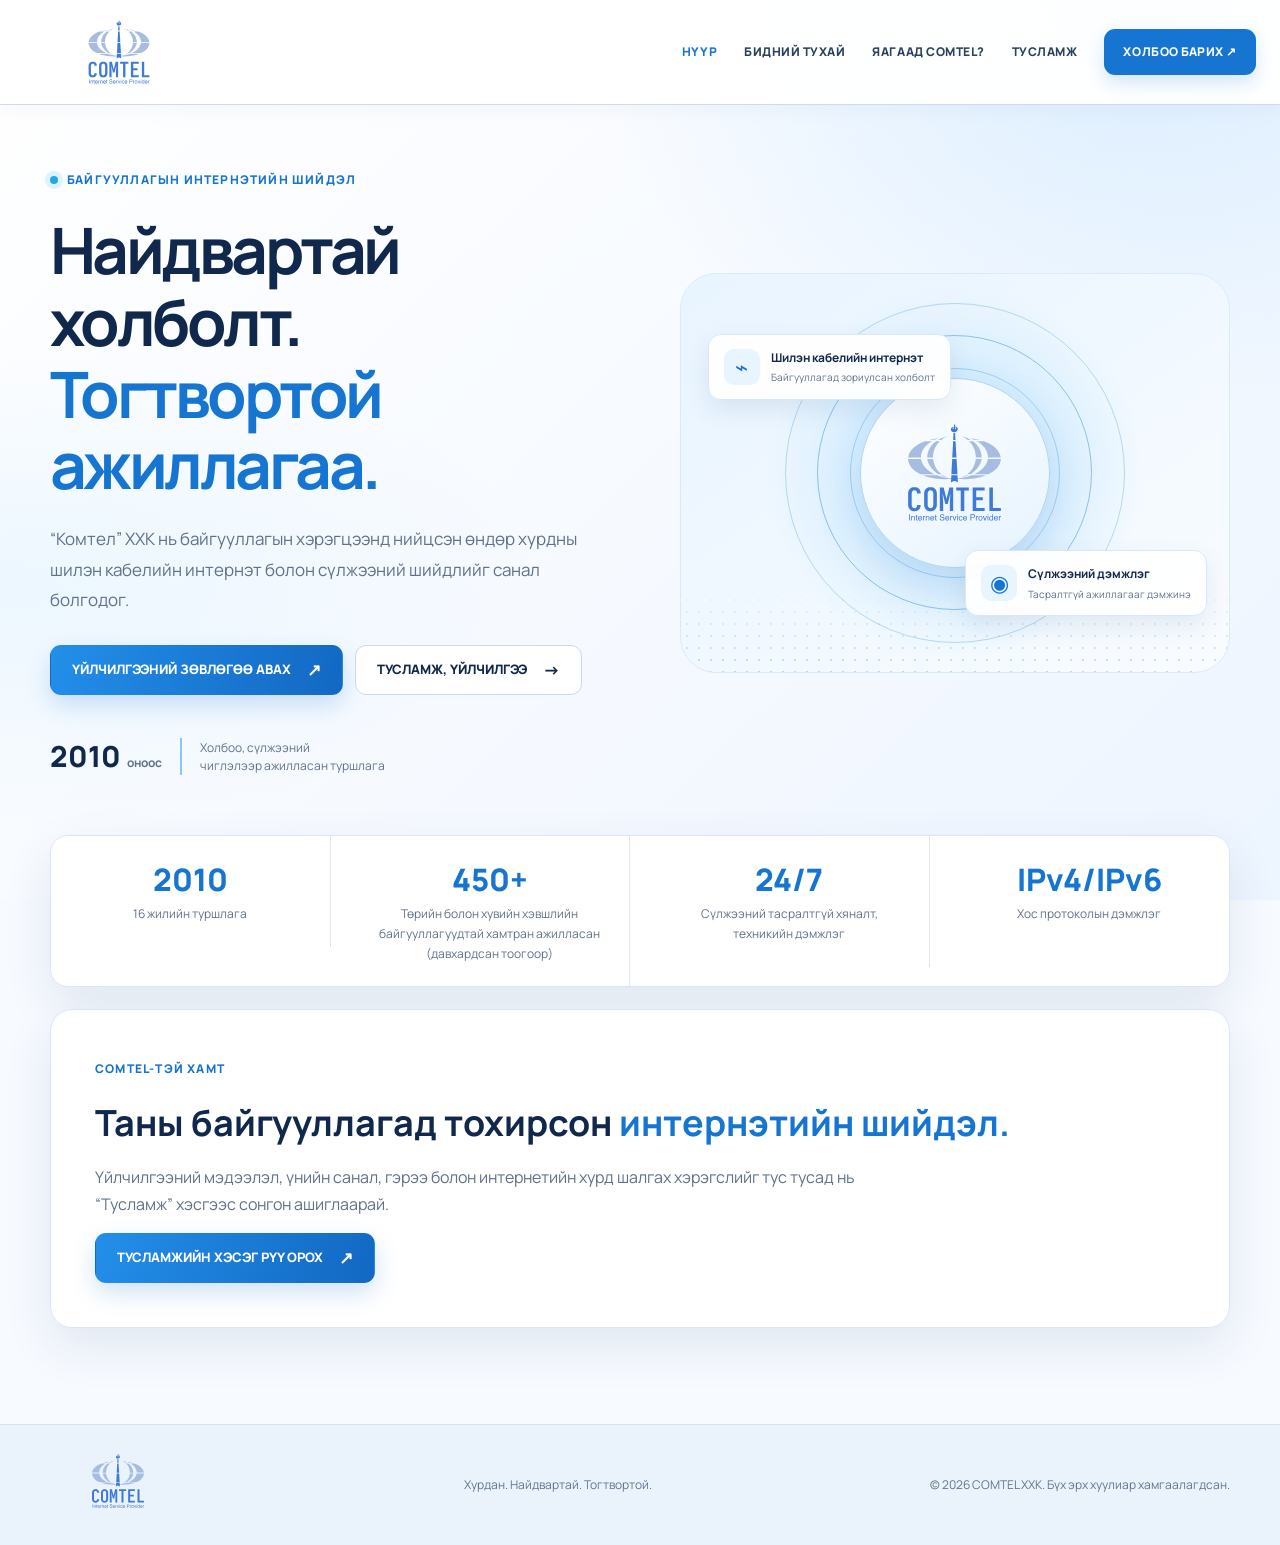
==== commit 817a96f6: ">" ====
--- a/index.html
+++ b/index.html
@@ -96,13 +96,22 @@
       </section>
       <section class="stats container">
         <div class="stat">
-          <strong>2010</strong><span>Үйл ажиллагаа эхэлсэн</span>
+          <strong>2010</strong><span>16 жилийн туршлага</span>
         </div>
         <div class="stat">
-          <strong>24/7</strong><span>Сүлжээний хяналт, дэмжлэг</span>
+          <strong>450+</strong
+          ><span
+            >Төрийн болон хувийн хэвшлийн<br />
+            байгууллагуудтай хамтран ажилласан<br />
+            (давхардсан тоогоор)</span
+          >
         </div>
         <div class="stat">
-          <strong>Б2Б</strong><span>Байгууллагын хэрэглэгчдэд</span>
+          <strong>24/7</strong
+          ><span>Сүлжээний тасралтгүй хяналт, техникийн дэмжлэг</span>
+        </div>
+        <div class="stat">
+          <strong>IPv4/IPv6</strong><span>Хос протоколын дэмжлэг</span>
         </div>
       </section>
       <section class="content-section container">
--- a/style.css
+++ b/style.css
@@ -1,7 +1,20 @@
 :root{--navy:#10284b;--blue:#1675d1;--blue2:#2798f4;--cyan:#54c8f2;--ink:#17263d;--muted:#60718a;--soft:#f3f7fc;--line:#dce6f2;--white:#fff;--shadow:0 18px 48px rgba(27,68,115,.10);--radius:22px}
-*{box-sizing:border-box}html{scroll-behavior:smooth}body{margin:0;background:#f7faff;color:var(--ink);font-family:Manrope,Arial,sans-serif;line-height:1.65}body:before{content:"";position:fixed;inset:0;z-index:-1;pointer-events:none;background:radial-gradient(ellipse at 88% 0%,rgba(82,177,255,.17),transparent 34%),radial-gradient(ellipse at 0% 65%,rgba(111,202,255,.10),transparent 30%),linear-gradient(135deg,#fff 0%,#f5f9ff 60%,#edf5ff 100%)}a{color:inherit;text-decoration:none}button{font:inherit}.container{width:min(1180px,calc(100% - 48px));margin-inline:auto}.site-header{position:sticky;top:0;z-index:100;background:rgba(255,255,255,.94);backdrop-filter:blur(16px);border-bottom:1px solid rgba(195,211,231,.8);box-shadow:0 4px 20px rgba(23,58,98,.04)}.nav-wrap{width:min(1320px,calc(100% - 48px));height:104px;margin:auto;display:flex;align-items:center;justify-content:space-between;gap:32px}.brand{display:flex;align-items:center;flex-shrink:0}.brand-logo{display:block;width:190px;height:82px;object-fit:contain}.main-nav{display:flex;align-items:center;gap:clamp(14px,2.1vw,30px);font-size:12px;font-weight:800;letter-spacing:.045em;color:#294261}.main-nav a{padding:13px 0;transition:color .2s}.main-nav a:hover,.main-nav a[aria-current=page]{color:var(--blue)}.main-nav .nav-cta{padding:13px 19px;background:var(--blue);color:#fff;border-radius:11px;box-shadow:0 8px 18px rgba(22,117,209,.18)}.main-nav .nav-cta:hover{background:#0f5fae}.menu-toggle{display:none;border:1px solid var(--line);background:#fff;border-radius:10px;width:46px;height:44px;padding:10px}.menu-toggle span{display:block;height:2px;background:var(--navy);margin:5px 0;border-radius:2px}.hero{min-height:570px;display:grid;grid-template-columns:1.03fr .97fr;align-items:center;gap:45px;padding-block:60px 54px}.eyebrow,.kicker{display:inline-flex;align-items:center;gap:9px;color:var(--blue);font-size:12px;font-weight:800;letter-spacing:.1em;text-transform:uppercase}.status-dot{width:8px;height:8px;background:#22a6e9;border-radius:50%;box-shadow:0 0 0 5px #dff3ff}h1,h2,h3,p{margin-top:0}h1{font-size:clamp(40px,5vw,66px);line-height:1.12;letter-spacing:-.055em;color:var(--navy);margin:23px 0}h1 span,h2 span{color:var(--blue)}.hero-description{max-width:560px;font-size:17px;line-height:1.8;color:var(--muted)}.hero-actions{display:flex;flex-wrap:wrap;gap:12px;margin-top:29px}.button{display:inline-flex;align-items:center;justify-content:center;gap:16px;min-height:50px;padding:0 21px;border-radius:11px;font-size:13px;font-weight:800;border:1px solid transparent;cursor:pointer;transition:transform .2s,box-shadow .2s,background .2s}.button:hover{transform:translateY(-2px)}.button-primary{background:linear-gradient(110deg,#238fe9,#1268c2);color:#fff;box-shadow:0 10px 24px rgba(22,117,209,.2)}.button-primary:hover{box-shadow:0 14px 28px rgba(22,117,209,.28)}.button-outline{background:#fff;color:var(--navy);border-color:#cbd9ea}.button-outline:hover{background:#eef6ff}.button span{font-size:17px}.hero-proof{display:flex;align-items:center;gap:18px;margin-top:38px}.proof-number{font-size:29px;font-weight:900;color:var(--navy)}.proof-number span{font-size:12px;color:var(--muted);font-weight:700}.proof-divider{height:37px;width:2px;background:#8ac8f5}.hero-proof p{margin:0;color:var(--muted);font-size:12px;line-height:1.5}.hero-visual{min-height:400px;position:relative;display:grid;place-items:center;border-radius:36px;background:linear-gradient(145deg,#e8f4ff,#f9fcff);border:1px solid #d9eafa;overflow:hidden}.hero-visual:before{content:"";position:absolute;width:380px;height:380px;border-radius:50%;background:radial-gradient(circle,#b9e2ff 0%,rgba(198,232,255,.45) 45%,transparent 70%)}.orbit{position:absolute;border:1px solid rgba(35,132,212,.28);border-radius:50%}.orbit--outer{width:340px;height:340px}.orbit--middle{width:275px;height:275px;border-color:rgba(35,132,212,.45)}.orbit--inner{width:210px;height:210px;border-color:rgba(35,132,212,.3)}.network-core{z-index:2;width:190px;height:190px;border-radius:50%;background:linear-gradient(145deg,#fff,#e5f3ff);border:1px solid #acd5f7;box-shadow:0 18px 45px rgba(38,119,194,.18);display:flex;flex-direction:column;align-items:center;justify-content:center}.core-logo{width:125px;height:125px;object-fit:contain}.core-caption{font-size:8px;font-weight:800;letter-spacing:.12em;color:#57718e}.float-card{position:absolute;z-index:4;display:flex;align-items:center;gap:11px;padding:13px 15px;background:rgba(255,255,255,.95);border:1px solid #d9e8f7;border-radius:13px;box-shadow:0 10px 25px rgba(25,77,128,.10)}.float-card--top{top:15%;left:5%}.float-card--bottom{bottom:14%;right:4%}.float-icon{display:grid;place-items:center;width:36px;height:36px;border-radius:10px;background:#e8f5ff;color:var(--blue);font-size:22px}.float-card b,.float-card small{display:block}.float-card b{font-size:12px;color:var(--navy)}.float-card small{font-size:10px;color:var(--muted);margin-top:2px}.visual-grid{position:absolute;inset:auto 0 0;height:90px;opacity:.5;background-image:radial-gradient(#83bde9 1px,transparent 1.5px);background-size:12px 12px;mask-image:linear-gradient(transparent,#000)}.stats{display:grid;grid-template-columns:repeat(3,1fr);background:#fff;border:1px solid var(--line);border-radius:18px;box-shadow:var(--shadow);overflow:hidden}.stat{text-align:center;padding:23px;border-right:1px solid var(--line)}.stat:last-child{border:0}.stat strong{display:block;color:var(--blue);font-size:clamp(23px,2.5vw,31px);font-weight:900;line-height:1.3}.stat span{display:block;color:var(--muted);font-size:12px;margin-top:5px}.page-hero{padding:68px 0 28px;text-align:center}.page-hero h1{font-size:clamp(34px,4vw,52px);margin:12px 0}.page-hero p{max-width:720px;margin:0 auto;color:var(--muted);font-size:16px}.content-section{padding:22px 0 76px}.content-card{padding:clamp(24px,4vw,44px);background:rgba(255,255,255,.93);border:1px solid var(--line);border-radius:var(--radius);box-shadow:var(--shadow)}.about-grid{display:grid;grid-template-columns:.8fr 1.2fr;gap:36px;align-items:start}.about-side{padding:25px;border-radius:17px;background:linear-gradient(145deg,#eaf5ff,#f7fbff);border:1px solid #d8eafa}.about-side h2{font-size:24px;line-height:1.25;color:var(--navy)}.about-side p,.body-copy p{color:var(--muted);font-size:16px}.body-copy p{line-height:1.9}.mission-card{display:flex;gap:15px;padding:20px;margin-top:22px;border-radius:15px;background:#eef7ff;border:1px solid #d6eafb}.mission-icon{display:grid;place-items:center;flex-shrink:0;width:42px;height:42px;border-radius:12px;background:#d6edff;color:var(--blue);font-size:22px}.mission-card h3{margin:0 0 5px;color:var(--navy)}.mission-card p{margin:0;color:var(--muted);font-size:14px}.feature-strip{display:grid;grid-template-columns:repeat(3,1fr);gap:15px;margin-top:22px}.feature-mini{padding:20px;border:1px solid var(--line);border-radius:15px;background:#fff}.feature-mini strong{display:block;color:var(--navy);font-size:15px;margin-bottom:7px}.feature-mini p{margin:0;color:var(--muted);font-size:13px}.why-grid{display:grid;grid-template-columns:repeat(2,1fr);gap:18px}.why-card{padding:25px;border:1px solid var(--line);border-radius:17px;background:#fff}.why-card .number{font-size:12px;color:var(--blue);font-weight:900;letter-spacing:.1em}.why-card h3{font-size:19px;color:var(--navy);margin:12px 0 8px}.why-card p{font-size:14px;color:var(--muted);margin:0}.support-grid{display:grid;grid-template-columns:repeat(3,1fr);gap:18px}.support-card{padding:26px;background:#fff;border:1px solid var(--line);border-radius:18px;box-shadow:0 10px 28px rgba(27,68,115,.06);display:flex;flex-direction:column;align-items:flex-start}.support-icon{width:48px;height:48px;display:grid;place-items:center;border-radius:13px;background:#e7f4ff;color:var(--blue);font-size:25px;margin-bottom:19px}.support-card h2{font-size:20px;color:var(--navy);margin-bottom:9px}.support-card p{font-size:14px;color:var(--muted);flex:1}.support-card .button{margin-top:12px}.price-wrap{overflow-x:auto;margin-top:26px}.price-table{width:100%;border-collapse:collapse;min-width:380px}.price-table th,.price-table td{padding:14px 17px;text-align:left;border-bottom:1px solid #e3ebf4}.price-table th{background:#edf6ff;color:#174f86;font-size:13px}.price-table td{font-size:14px}.price-table td:last-child{text-align:right;font-weight:800;color:var(--navy);white-space:nowrap}.notice{margin-top:20px;padding:17px 19px;border-left:4px solid var(--blue);border-radius:0 12px 12px 0;background:#f0f7ff;color:#536983;font-size:13px;line-height:1.8}.contact-grid{display:grid;grid-template-columns:repeat(3,1fr);gap:16px}.contact-card{padding:25px;background:#fff;border:1px solid var(--line);border-radius:17px;min-height:175px}.contact-icon{width:42px;height:42px;display:grid;place-items:center;background:#e8f5ff;color:var(--blue);border-radius:12px;font-size:20px;margin-bottom:14px}.contact-label{display:block;color:#7a8ca3;font-size:11px;font-weight:900;letter-spacing:.1em}.contact-card strong{display:block;font-size:17px;color:var(--navy);margin:5px 0}.contact-card small{color:var(--muted)}.site-footer{margin-top:20px;background:#eaf3fc;border-top:1px solid #d5e4f4}.footer-inner{min-height:120px;display:flex;align-items:center;justify-content:space-between;gap:20px}.footer-logo{width:135px;height:70px;object-fit:contain}.footer-inner p,.copyright{margin:0;color:#60758f;font-size:12px}.back-to-top{position:fixed;right:22px;bottom:22px;z-index:30;width:44px;height:44px;display:grid;place-items:center;border:1px solid #c8dff3;border-radius:12px;background:#fff;color:var(--blue);box-shadow:0 8px 20px rgba(27,68,115,.12);font-size:22px}.hidden{display:none!important}
-@media(max-width:900px){.nav-wrap{height:92px}.brand-logo{width:165px;height:76px}.main-nav{gap:14px;font-size:11px}.hero{gap:25px}.hero-visual{min-height:360px}.orbit--outer{width:300px;height:300px}.orbit--middle{width:240px;height:240px}.orbit--inner{width:180px;height:180px}.network-core{width:165px;height:165px}.core-logo{width:110px;height:110px}.support-grid{grid-template-columns:1fr 1fr}}
-@media(max-width:720px){.container{width:calc(100% - 32px)}.nav-wrap{width:calc(100% - 30px);height:82px}.brand-logo{width:145px;height:68px}.menu-toggle{display:block}.main-nav{display:none;position:absolute;top:81px;left:0;right:0;padding:14px 22px 22px;flex-direction:column;align-items:stretch;gap:2px;background:#fff;border-bottom:1px solid var(--line);box-shadow:0 16px 22px rgba(23,58,98,.08)}.main-nav.is-open{display:flex}.main-nav a{padding:13px 4px;font-size:12px}.main-nav .nav-cta{text-align:center;margin-top:8px}.hero{grid-template-columns:1fr;padding-block:48px 32px;gap:22px}.hero-description{font-size:15px}.hero-visual{min-height:340px}.stats{grid-template-columns:1fr}.stat{border-right:0;border-bottom:1px solid var(--line);padding:17px}.stat:last-child{border-bottom:0}.page-hero{padding:45px 0 20px}.page-hero p{font-size:14px}.content-section{padding-bottom:50px}.about-grid,.feature-strip,.why-grid,.support-grid,.contact-grid{grid-template-columns:1fr}.footer-inner{padding-block:24px;flex-direction:column;align-items:flex-start;gap:8px}.footer-logo{width:120px;height:60px}.float-card--top{left:2%;top:12%}.float-card--bottom{right:2%;bottom:11%}}
+*{box-sizing:border-box}html{scroll-behavior:smooth}body{margin:0;background:#f7faff;color:var(--ink);font-family:Manrope,Arial,sans-serif;line-height:1.65}body:before{content:"";position:fixed;inset:0;z-index:-1;pointer-events:none;background:radial-gradient(ellipse at 88% 0%,rgba(82,177,255,.17),transparent 34%),radial-gradient(ellipse at 0% 65%,rgba(111,202,255,.10),transparent 30%),linear-gradient(135deg,#fff 0%,#f5f9ff 60%,#edf5ff 100%)}a{color:inherit;text-decoration:none}button{font:inherit}.container{width:min(1180px,calc(100% - 48px));margin-inline:auto}.site-header{position:sticky;top:0;z-index:100;background:rgba(255,255,255,.94);backdrop-filter:blur(16px);border-bottom:1px solid rgba(195,211,231,.8);box-shadow:0 4px 20px rgba(23,58,98,.04)}.nav-wrap{width:min(1320px,calc(100% - 48px));height:104px;margin:auto;display:flex;align-items:center;justify-content:space-between;gap:32px}.brand{display:flex;align-items:center;flex-shrink:0}.brand-logo{display:block;width:190px;height:82px;object-fit:contain}.main-nav{display:flex;align-items:center;gap:clamp(14px,2.1vw,30px);font-size:12px;font-weight:800;letter-spacing:.045em;color:#294261}.main-nav a{padding:13px 0;transition:color .2s}.main-nav a:hover,.main-nav a[aria-current=page]{color:var(--blue)}.main-nav .nav-cta{padding:13px 19px;background:var(--blue);color:#fff;border-radius:11px;box-shadow:0 8px 18px rgba(22,117,209,.18)}.main-nav .nav-cta:hover{background:#0f5fae}.menu-toggle{display:none;border:1px solid var(--line);background:#fff;border-radius:10px;width:46px;height:44px;padding:10px}.menu-toggle span{display:block;height:2px;background:var(--navy);margin:5px 0;border-radius:2px}.hero{min-height:570px;display:grid;grid-template-columns:1.03fr .97fr;align-items:center;gap:45px;padding-block:60px 54px}.eyebrow,.kicker{display:inline-flex;align-items:center;gap:9px;color:var(--blue);font-size:12px;font-weight:800;letter-spacing:.1em;text-transform:uppercase}.status-dot{width:8px;height:8px;background:#22a6e9;border-radius:50%;box-shadow:0 0 0 5px #dff3ff}h1,h2,h3,p{margin-top:0}h1{font-size:clamp(40px,5vw,66px);line-height:1.12;letter-spacing:-.055em;color:var(--navy);margin:23px 0}h1 span,h2 span{color:var(--blue)}.hero-description{max-width:560px;font-size:17px;line-height:1.8;color:var(--muted)}.hero-actions{display:flex;flex-wrap:wrap;gap:12px;margin-top:29px}.button{display:inline-flex;align-items:center;justify-content:center;gap:16px;min-height:50px;padding:0 21px;border-radius:11px;font-size:13px;font-weight:800;border:1px solid transparent;cursor:pointer;transition:transform .2s,box-shadow .2s,background .2s}.button:hover{transform:translateY(-2px)}.button-primary{background:linear-gradient(110deg,#238fe9,#1268c2);color:#fff;box-shadow:0 10px 24px rgba(22,117,209,.2)}.button-primary:hover{box-shadow:0 14px 28px rgba(22,117,209,.28)}.button-outline{background:#fff;color:var(--navy);border-color:#cbd9ea}.button-outline:hover{background:#eef6ff}.button span{font-size:17px}.hero-proof{display:flex;align-items:center;gap:18px;margin-top:38px}.proof-number{font-size:29px;font-weight:900;color:var(--navy)}.proof-number span{font-size:12px;color:var(--muted);font-weight:700}.proof-divider{height:37px;width:2px;background:#8ac8f5}.hero-proof p{margin:0;color:var(--muted);font-size:12px;line-height:1.5}.hero-visual{min-height:400px;position:relative;display:grid;place-items:center;border-radius:36px;background:linear-gradient(145deg,#e8f4ff,#f9fcff);border:1px solid #d9eafa;overflow:hidden}.hero-visual:before{content:"";position:absolute;width:380px;height:380px;border-radius:50%;background:radial-gradient(circle,#b9e2ff 0%,rgba(198,232,255,.45) 45%,transparent 70%)}.orbit{position:absolute;border:1px solid rgba(35,132,212,.28);border-radius:50%}.orbit--outer{width:340px;height:340px}.orbit--middle{width:275px;height:275px;border-color:rgba(35,132,212,.45)}.orbit--inner{width:210px;height:210px;border-color:rgba(35,132,212,.3)}.network-core{z-index:2;width:190px;height:190px;border-radius:50%;background:linear-gradient(145deg,#fff,#e5f3ff);border:1px solid #acd5f7;box-shadow:0 18px 45px rgba(38,119,194,.18);display:flex;flex-direction:column;align-items:center;justify-content:center}.core-logo{width:125px;height:125px;object-fit:contain}.core-caption{font-size:8px;font-weight:800;letter-spacing:.12em;color:#57718e}.float-card{position:absolute;z-index:4;display:flex;align-items:center;gap:11px;padding:13px 15px;background:rgba(255,255,255,.95);border:1px solid #d9e8f7;border-radius:13px;box-shadow:0 10px 25px rgba(25,77,128,.10)}.float-card--top{top:15%;left:5%}.float-card--bottom{bottom:14%;right:4%}.float-icon{display:grid;place-items:center;width:36px;height:36px;border-radius:10px;background:#e8f5ff;color:var(--blue);font-size:22px}.float-card b,.float-card small{display:block}.float-card b{font-size:12px;color:var(--navy)}.float-card small{font-size:10px;color:var(--muted);margin-top:2px}.visual-grid{position:absolute;inset:auto 0 0;height:90px;opacity:.5;background-image:radial-gradient(#83bde9 1px,transparent 1.5px);background-size:12px 12px;mask-image:linear-gradient(transparent,#000)}.stats{display:grid;grid-template-columns:repeat(4,minmax(0,1fr)); gap:20px; align-items: start; background:#fff;border:1px solid var(--line);border-radius:18px;box-shadow:var(--shadow);overflow:hidden}.stat{text-align:center;padding:23px;border-right:1px solid var(--line); min-width:0; }.stat:last-child{border:0}.stat strong{display:block;color:var(--blue);font-size:clamp(23px,2.5vw,31px);font-weight:900;line-height:1.3}.stat span{display:block; overflow-wrap: break-word; color:var(--muted);font-size:12px;margin-top:5px}.page-hero{padding:68px 0 28px;text-align:center}.page-hero h1{font-size:clamp(34px,4vw,52px);margin:12px 0}.page-hero p{max-width:720px;margin:0 auto;color:var(--muted);font-size:16px}.content-section{padding:22px 0 76px}.content-card{padding:clamp(24px,4vw,44px);background:rgba(255,255,255,.93);border:1px solid var(--line);border-radius:var(--radius);box-shadow:var(--shadow)}.about-grid{display:grid;grid-template-columns:.8fr 1.2fr;gap:36px;align-items:start}.about-side{padding:25px;border-radius:17px;background:linear-gradient(145deg,#eaf5ff,#f7fbff);border:1px solid #d8eafa}.about-side h2{font-size:24px;line-height:1.25;color:var(--navy)}.about-side p,.body-copy p{color:var(--muted);font-size:16px}.body-copy p{line-height:1.9}.mission-card{display:flex;gap:15px;padding:20px;margin-top:22px;border-radius:15px;background:#eef7ff;border:1px solid #d6eafb}.mission-icon{display:grid;place-items:center;flex-shrink:0;width:42px;height:42px;border-radius:12px;background:#d6edff;color:var(--blue);font-size:22px}.mission-card h3{margin:0 0 5px;color:var(--navy)}.mission-card p{margin:0;color:var(--muted);font-size:14px}.feature-strip{display:grid;grid-template-columns:repeat(3,1fr);gap:15px;margin-top:22px}.feature-mini{padding:20px;border:1px solid var(--line);border-radius:15px;background:#fff}.feature-mini strong{display:block;color:var(--navy);font-size:15px;margin-bottom:7px}.feature-mini p{margin:0;color:var(--muted);font-size:13px}.why-grid{display:grid;grid-template-columns:repeat(2,1fr);gap:18px}.why-card{padding:25px;border:1px solid var(--line);border-radius:17px;background:#fff}.why-card .number{font-size:12px;color:var(--blue);font-weight:900;letter-spacing:.1em}.why-card h3{font-size:19px;color:var(--navy);margin:12px 0 8px}.why-card p{font-size:14px;color:var(--muted);margin:0}.support-grid{display:grid;grid-template-columns:repeat(3,1fr);gap:18px}.support-card{padding:26px;background:#fff;border:1px solid var(--line);border-radius:18px;box-shadow:0 10px 28px rgba(27,68,115,.06);display:flex;flex-direction:column;align-items:flex-start}.support-icon{width:48px;height:48px;display:grid;place-items:center;border-radius:13px;background:#e7f4ff;color:var(--blue);font-size:25px;margin-bottom:19px}.support-card h2{font-size:20px;color:var(--navy);margin-bottom:9px}.support-card p{font-size:14px;color:var(--muted);flex:1}.support-card .button{margin-top:12px}.price-wrap{overflow-x:auto;margin-top:26px}.price-table{width:100%;border-collapse:collapse;min-width:380px}.price-table th,.price-table td{padding:14px 17px;text-align:left;border-bottom:1px solid #e3ebf4}.price-table th{background:#edf6ff;color:#174f86;font-size:13px}.price-table td{font-size:14px}.price-table td:last-child{text-align:right;font-weight:800;color:var(--navy);white-space:nowrap}.notice{margin-top:20px;padding:17px 19px;border-left:4px solid var(--blue);border-radius:0 12px 12px 0;background:#f0f7ff;color:#536983;font-size:13px;line-height:1.8}.contact-grid{display:grid;grid-template-columns:repeat(3,1fr);gap:16px}.contact-card{padding:25px;background:#fff;border:1px solid var(--line);border-radius:17px;min-height:175px}.contact-icon{width:42px;height:42px;display:grid;place-items:center;background:#e8f5ff;color:var(--blue);border-radius:12px;font-size:20px;margin-bottom:14px}.contact-label{display:block;color:#7a8ca3;font-size:11px;font-weight:900;letter-spacing:.1em}.contact-card strong{display:block;font-size:17px;color:var(--navy);margin:5px 0}.contact-card small{color:var(--muted)}.site-footer{margin-top:20px;background:#eaf3fc;border-top:1px solid #d5e4f4}.footer-inner{min-height:120px;display:flex;align-items:center;justify-content:space-between;gap:20px}.footer-logo{width:135px;height:70px;object-fit:contain}.footer-inner p,.copyright{margin:0;color:#60758f;font-size:12px}.back-to-top{position:fixed;right:22px;bottom:22px;z-index:30;width:44px;height:44px;display:grid;place-items:center;border:1px solid #c8dff3;border-radius:12px;background:#fff;color:var(--blue);box-shadow:0 8px 20px rgba(27,68,115,.12);font-size:22px}.hidden{display:none!important}
+@media(max-width:900px)
+{
+    .nav-wrap{height:92px}
+    .brand-logo{width:165px;height:76px}
+    .main-nav{gap:14px;font-size:11px}
+    .hero{gap:25px}
+    .hero-visual{min-height:360px}
+    .orbit--outer{width:300px;height:300px}
+    .orbit--middle{width:240px;height:240px}
+    .orbit--inner{width:180px;height:180px}
+    .network-core{width:165px;height:165px}
+    .core-logo{width:110px;height:110px}
+    .support-grid{grid-template-columns:1fr 1fr}
+}
+@media(max-width:720px){.container{width:calc(100% - 32px)}.nav-wrap{width:calc(100% - 30px);height:82px}.brand-logo{width:145px;height:68px}.menu-toggle{display:block}.main-nav{display:none;position:absolute;top:81px;left:0;right:0;padding:14px 22px 22px;flex-direction:column;align-items:stretch;gap:2px;background:#fff;border-bottom:1px solid var(--line);box-shadow:0 16px 22px rgba(23,58,98,.08)}.main-nav.is-open{display:flex}.main-nav a{padding:13px 4px;font-size:12px}.main-nav .nav-cta{text-align:center;margin-top:8px}.hero{grid-template-columns:1fr;padding-block:48px 32px;gap:22px}.hero-description{font-size:15px}.hero-visual{min-height:340px}.stats{grid-template-columns: repeat(2, minmax(0, 1fr))}.stat{border-right:0;border-bottom:1px solid var(--line);padding:17px}.stat:last-child{border-bottom:0}.page-hero{padding:45px 0 20px}.page-hero p{font-size:14px}.content-section{padding-bottom:50px}.about-grid,.feature-strip,.why-grid,.support-grid,.contact-grid{grid-template-columns:1fr}.footer-inner{padding-block:24px;flex-direction:column;align-items:flex-start;gap:8px}.footer-logo{width:120px;height:60px}.float-card--top{left:2%;top:12%}.float-card--bottom{right:2%;bottom:11%}}
 @media(max-width:390px){h1{font-size:36px}.hero-visual{min-height:300px}.orbit--outer{width:260px;height:260px}.orbit--middle{width:215px;height:215px}.orbit--inner{width:165px;height:165px}.network-core{width:145px;height:145px}.core-logo{width:95px;height:95px}.float-card{padding:9px}.float-card small{font-size:9px}.button{padding:0 15px}}
 
-.price-modal{position:fixed;inset:0;z-index:200;display:grid;place-items:center;padding:20px;background:rgba(15,38,67,.55);backdrop-filter:blur(5px)}.price-modal.hidden{display:none!important}.price-modal-box{position:relative;width:min(100%,650px);max-height:85vh;overflow:auto;padding:30px;background:#fff;border:1px solid var(--line);border-radius:20px;box-shadow:0 24px 70px rgba(10,40,75,.22)}.price-modal-box h2{color:var(--navy);padding-right:35px}.price-modal-box>p{color:var(--muted)}.modal-close{position:absolute;top:12px;right:16px;border:0;background:transparent;color:var(--navy);font-size:32px;cursor:pointer}.price-modal-box .notice{margin-bottom:20px}
+.price-modal{position:fixed;inset:0;z-index:200;display:grid;place-items:center;padding:20px;background:rgba(15,38,67,.55);backdrop-filter:blur(5px)}.price-modal.hidden{display:none!important}stats{grid-template-columns:1fr} .price-modal-box{position:relative;width:min(100%,650px);max-height:85vh;overflow:auto;padding:30px;background:#fff;border:1px solid var(--line);border-radius:20px;box-shadow:0 24px 70px rgba(10,40,75,.22)}.price-modal-box h2{color:var(--navy);padding-right:35px}.price-modal-box>p{color:var(--muted)}.modal-close{position:absolute;top:12px;right:16px;border:0;background:transparent;color:var(--navy);font-size:32px;cursor:pointer}.price-modal-box .notice{margin-bottom:20px}
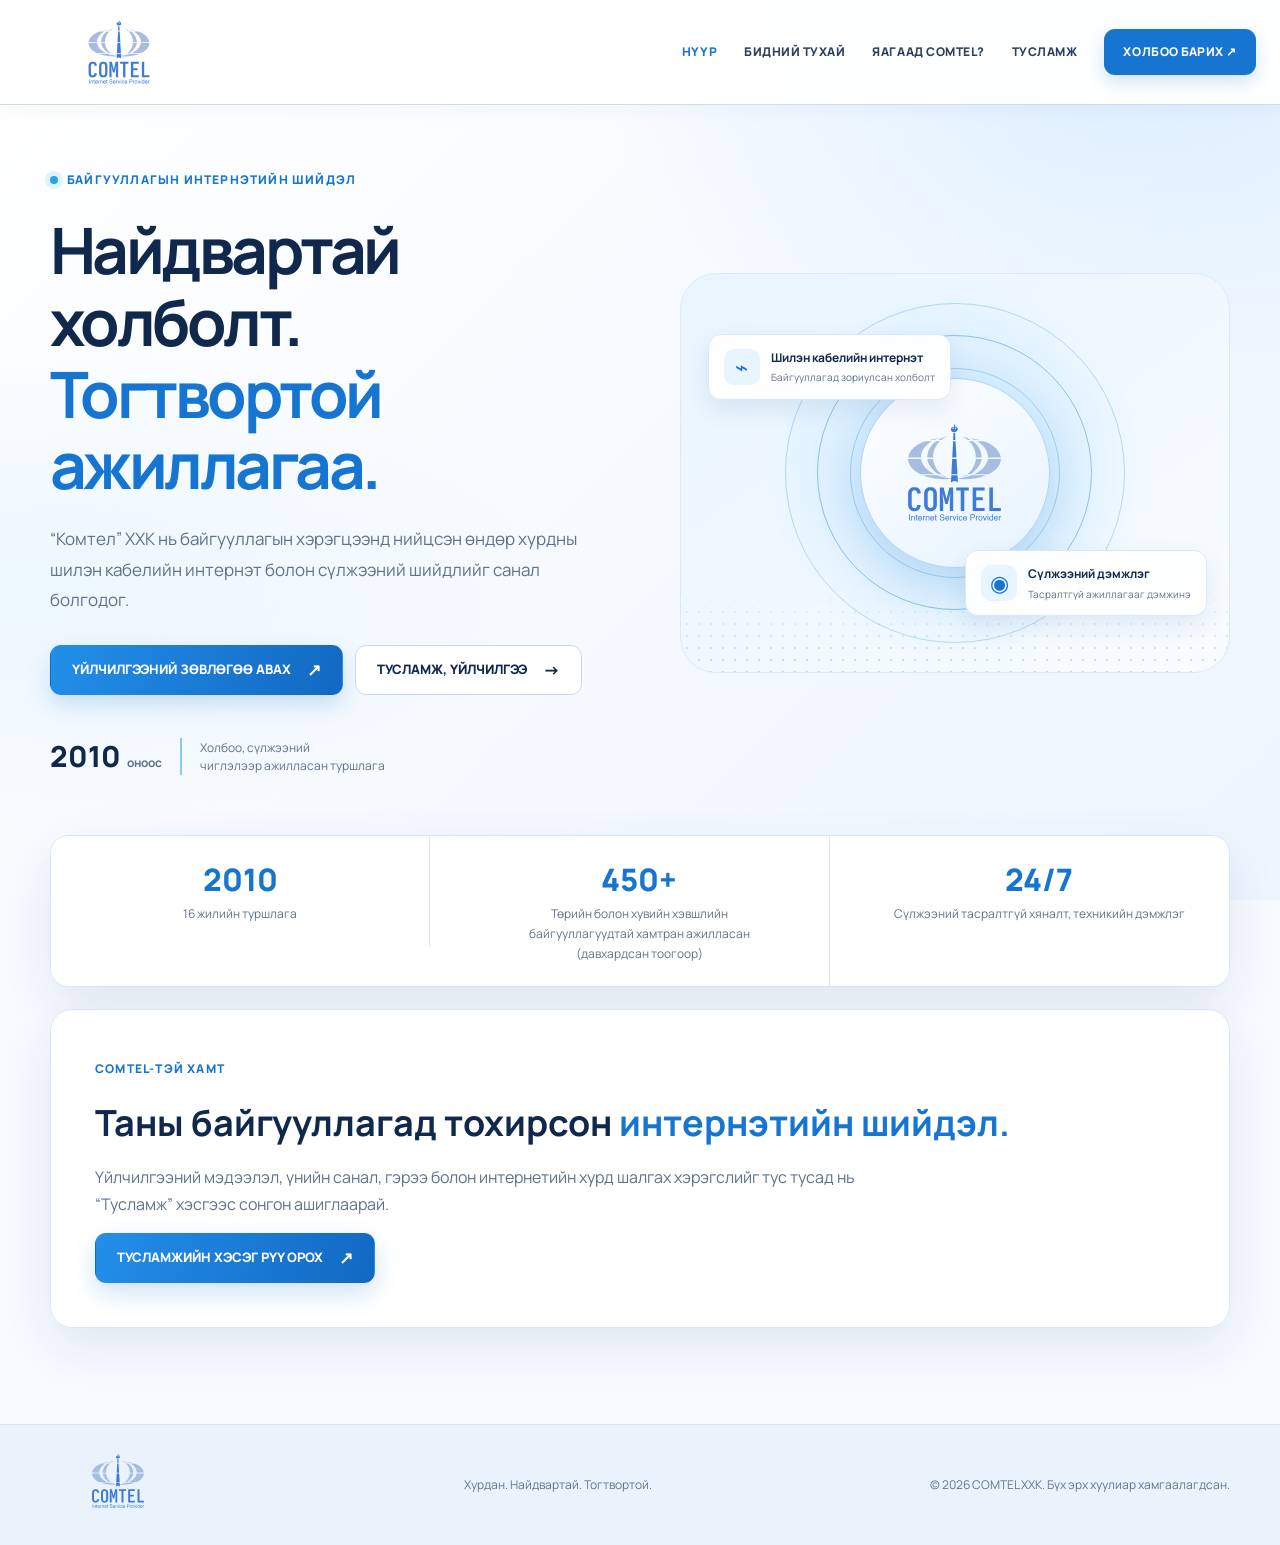
==== commit a1208778: "/" ====
--- a/index.html
+++ b/index.html
@@ -110,9 +110,6 @@
           <strong>24/7</strong
           ><span>Сүлжээний тасралтгүй хяналт, техникийн дэмжлэг</span>
         </div>
-        <div class="stat">
-          <strong>IPv4/IPv6</strong><span>Хос протоколын дэмжлэг</span>
-        </div>
       </section>
       <section class="content-section container">
         <div class="content-card">
--- a/style.css
+++ b/style.css
@@ -1,5 +1,5 @@
 :root{--navy:#10284b;--blue:#1675d1;--blue2:#2798f4;--cyan:#54c8f2;--ink:#17263d;--muted:#60718a;--soft:#f3f7fc;--line:#dce6f2;--white:#fff;--shadow:0 18px 48px rgba(27,68,115,.10);--radius:22px}
-*{box-sizing:border-box}html{scroll-behavior:smooth}body{margin:0;background:#f7faff;color:var(--ink);font-family:Manrope,Arial,sans-serif;line-height:1.65}body:before{content:"";position:fixed;inset:0;z-index:-1;pointer-events:none;background:radial-gradient(ellipse at 88% 0%,rgba(82,177,255,.17),transparent 34%),radial-gradient(ellipse at 0% 65%,rgba(111,202,255,.10),transparent 30%),linear-gradient(135deg,#fff 0%,#f5f9ff 60%,#edf5ff 100%)}a{color:inherit;text-decoration:none}button{font:inherit}.container{width:min(1180px,calc(100% - 48px));margin-inline:auto}.site-header{position:sticky;top:0;z-index:100;background:rgba(255,255,255,.94);backdrop-filter:blur(16px);border-bottom:1px solid rgba(195,211,231,.8);box-shadow:0 4px 20px rgba(23,58,98,.04)}.nav-wrap{width:min(1320px,calc(100% - 48px));height:104px;margin:auto;display:flex;align-items:center;justify-content:space-between;gap:32px}.brand{display:flex;align-items:center;flex-shrink:0}.brand-logo{display:block;width:190px;height:82px;object-fit:contain}.main-nav{display:flex;align-items:center;gap:clamp(14px,2.1vw,30px);font-size:12px;font-weight:800;letter-spacing:.045em;color:#294261}.main-nav a{padding:13px 0;transition:color .2s}.main-nav a:hover,.main-nav a[aria-current=page]{color:var(--blue)}.main-nav .nav-cta{padding:13px 19px;background:var(--blue);color:#fff;border-radius:11px;box-shadow:0 8px 18px rgba(22,117,209,.18)}.main-nav .nav-cta:hover{background:#0f5fae}.menu-toggle{display:none;border:1px solid var(--line);background:#fff;border-radius:10px;width:46px;height:44px;padding:10px}.menu-toggle span{display:block;height:2px;background:var(--navy);margin:5px 0;border-radius:2px}.hero{min-height:570px;display:grid;grid-template-columns:1.03fr .97fr;align-items:center;gap:45px;padding-block:60px 54px}.eyebrow,.kicker{display:inline-flex;align-items:center;gap:9px;color:var(--blue);font-size:12px;font-weight:800;letter-spacing:.1em;text-transform:uppercase}.status-dot{width:8px;height:8px;background:#22a6e9;border-radius:50%;box-shadow:0 0 0 5px #dff3ff}h1,h2,h3,p{margin-top:0}h1{font-size:clamp(40px,5vw,66px);line-height:1.12;letter-spacing:-.055em;color:var(--navy);margin:23px 0}h1 span,h2 span{color:var(--blue)}.hero-description{max-width:560px;font-size:17px;line-height:1.8;color:var(--muted)}.hero-actions{display:flex;flex-wrap:wrap;gap:12px;margin-top:29px}.button{display:inline-flex;align-items:center;justify-content:center;gap:16px;min-height:50px;padding:0 21px;border-radius:11px;font-size:13px;font-weight:800;border:1px solid transparent;cursor:pointer;transition:transform .2s,box-shadow .2s,background .2s}.button:hover{transform:translateY(-2px)}.button-primary{background:linear-gradient(110deg,#238fe9,#1268c2);color:#fff;box-shadow:0 10px 24px rgba(22,117,209,.2)}.button-primary:hover{box-shadow:0 14px 28px rgba(22,117,209,.28)}.button-outline{background:#fff;color:var(--navy);border-color:#cbd9ea}.button-outline:hover{background:#eef6ff}.button span{font-size:17px}.hero-proof{display:flex;align-items:center;gap:18px;margin-top:38px}.proof-number{font-size:29px;font-weight:900;color:var(--navy)}.proof-number span{font-size:12px;color:var(--muted);font-weight:700}.proof-divider{height:37px;width:2px;background:#8ac8f5}.hero-proof p{margin:0;color:var(--muted);font-size:12px;line-height:1.5}.hero-visual{min-height:400px;position:relative;display:grid;place-items:center;border-radius:36px;background:linear-gradient(145deg,#e8f4ff,#f9fcff);border:1px solid #d9eafa;overflow:hidden}.hero-visual:before{content:"";position:absolute;width:380px;height:380px;border-radius:50%;background:radial-gradient(circle,#b9e2ff 0%,rgba(198,232,255,.45) 45%,transparent 70%)}.orbit{position:absolute;border:1px solid rgba(35,132,212,.28);border-radius:50%}.orbit--outer{width:340px;height:340px}.orbit--middle{width:275px;height:275px;border-color:rgba(35,132,212,.45)}.orbit--inner{width:210px;height:210px;border-color:rgba(35,132,212,.3)}.network-core{z-index:2;width:190px;height:190px;border-radius:50%;background:linear-gradient(145deg,#fff,#e5f3ff);border:1px solid #acd5f7;box-shadow:0 18px 45px rgba(38,119,194,.18);display:flex;flex-direction:column;align-items:center;justify-content:center}.core-logo{width:125px;height:125px;object-fit:contain}.core-caption{font-size:8px;font-weight:800;letter-spacing:.12em;color:#57718e}.float-card{position:absolute;z-index:4;display:flex;align-items:center;gap:11px;padding:13px 15px;background:rgba(255,255,255,.95);border:1px solid #d9e8f7;border-radius:13px;box-shadow:0 10px 25px rgba(25,77,128,.10)}.float-card--top{top:15%;left:5%}.float-card--bottom{bottom:14%;right:4%}.float-icon{display:grid;place-items:center;width:36px;height:36px;border-radius:10px;background:#e8f5ff;color:var(--blue);font-size:22px}.float-card b,.float-card small{display:block}.float-card b{font-size:12px;color:var(--navy)}.float-card small{font-size:10px;color:var(--muted);margin-top:2px}.visual-grid{position:absolute;inset:auto 0 0;height:90px;opacity:.5;background-image:radial-gradient(#83bde9 1px,transparent 1.5px);background-size:12px 12px;mask-image:linear-gradient(transparent,#000)}.stats{display:grid;grid-template-columns:repeat(4,minmax(0,1fr)); gap:20px; align-items: start; background:#fff;border:1px solid var(--line);border-radius:18px;box-shadow:var(--shadow);overflow:hidden}.stat{text-align:center;padding:23px;border-right:1px solid var(--line); min-width:0; }.stat:last-child{border:0}.stat strong{display:block;color:var(--blue);font-size:clamp(23px,2.5vw,31px);font-weight:900;line-height:1.3}.stat span{display:block; overflow-wrap: break-word; color:var(--muted);font-size:12px;margin-top:5px}.page-hero{padding:68px 0 28px;text-align:center}.page-hero h1{font-size:clamp(34px,4vw,52px);margin:12px 0}.page-hero p{max-width:720px;margin:0 auto;color:var(--muted);font-size:16px}.content-section{padding:22px 0 76px}.content-card{padding:clamp(24px,4vw,44px);background:rgba(255,255,255,.93);border:1px solid var(--line);border-radius:var(--radius);box-shadow:var(--shadow)}.about-grid{display:grid;grid-template-columns:.8fr 1.2fr;gap:36px;align-items:start}.about-side{padding:25px;border-radius:17px;background:linear-gradient(145deg,#eaf5ff,#f7fbff);border:1px solid #d8eafa}.about-side h2{font-size:24px;line-height:1.25;color:var(--navy)}.about-side p,.body-copy p{color:var(--muted);font-size:16px}.body-copy p{line-height:1.9}.mission-card{display:flex;gap:15px;padding:20px;margin-top:22px;border-radius:15px;background:#eef7ff;border:1px solid #d6eafb}.mission-icon{display:grid;place-items:center;flex-shrink:0;width:42px;height:42px;border-radius:12px;background:#d6edff;color:var(--blue);font-size:22px}.mission-card h3{margin:0 0 5px;color:var(--navy)}.mission-card p{margin:0;color:var(--muted);font-size:14px}.feature-strip{display:grid;grid-template-columns:repeat(3,1fr);gap:15px;margin-top:22px}.feature-mini{padding:20px;border:1px solid var(--line);border-radius:15px;background:#fff}.feature-mini strong{display:block;color:var(--navy);font-size:15px;margin-bottom:7px}.feature-mini p{margin:0;color:var(--muted);font-size:13px}.why-grid{display:grid;grid-template-columns:repeat(2,1fr);gap:18px}.why-card{padding:25px;border:1px solid var(--line);border-radius:17px;background:#fff}.why-card .number{font-size:12px;color:var(--blue);font-weight:900;letter-spacing:.1em}.why-card h3{font-size:19px;color:var(--navy);margin:12px 0 8px}.why-card p{font-size:14px;color:var(--muted);margin:0}.support-grid{display:grid;grid-template-columns:repeat(3,1fr);gap:18px}.support-card{padding:26px;background:#fff;border:1px solid var(--line);border-radius:18px;box-shadow:0 10px 28px rgba(27,68,115,.06);display:flex;flex-direction:column;align-items:flex-start}.support-icon{width:48px;height:48px;display:grid;place-items:center;border-radius:13px;background:#e7f4ff;color:var(--blue);font-size:25px;margin-bottom:19px}.support-card h2{font-size:20px;color:var(--navy);margin-bottom:9px}.support-card p{font-size:14px;color:var(--muted);flex:1}.support-card .button{margin-top:12px}.price-wrap{overflow-x:auto;margin-top:26px}.price-table{width:100%;border-collapse:collapse;min-width:380px}.price-table th,.price-table td{padding:14px 17px;text-align:left;border-bottom:1px solid #e3ebf4}.price-table th{background:#edf6ff;color:#174f86;font-size:13px}.price-table td{font-size:14px}.price-table td:last-child{text-align:right;font-weight:800;color:var(--navy);white-space:nowrap}.notice{margin-top:20px;padding:17px 19px;border-left:4px solid var(--blue);border-radius:0 12px 12px 0;background:#f0f7ff;color:#536983;font-size:13px;line-height:1.8}.contact-grid{display:grid;grid-template-columns:repeat(3,1fr);gap:16px}.contact-card{padding:25px;background:#fff;border:1px solid var(--line);border-radius:17px;min-height:175px}.contact-icon{width:42px;height:42px;display:grid;place-items:center;background:#e8f5ff;color:var(--blue);border-radius:12px;font-size:20px;margin-bottom:14px}.contact-label{display:block;color:#7a8ca3;font-size:11px;font-weight:900;letter-spacing:.1em}.contact-card strong{display:block;font-size:17px;color:var(--navy);margin:5px 0}.contact-card small{color:var(--muted)}.site-footer{margin-top:20px;background:#eaf3fc;border-top:1px solid #d5e4f4}.footer-inner{min-height:120px;display:flex;align-items:center;justify-content:space-between;gap:20px}.footer-logo{width:135px;height:70px;object-fit:contain}.footer-inner p,.copyright{margin:0;color:#60758f;font-size:12px}.back-to-top{position:fixed;right:22px;bottom:22px;z-index:30;width:44px;height:44px;display:grid;place-items:center;border:1px solid #c8dff3;border-radius:12px;background:#fff;color:var(--blue);box-shadow:0 8px 20px rgba(27,68,115,.12);font-size:22px}.hidden{display:none!important}
+*{box-sizing:border-box}html{scroll-behavior:smooth}body{margin:0;background:#f7faff;color:var(--ink);font-family:Manrope,Arial,sans-serif;line-height:1.65}body:before{content:"";position:fixed;inset:0;z-index:-1;pointer-events:none;background:radial-gradient(ellipse at 88% 0%,rgba(82,177,255,.17),transparent 34%),radial-gradient(ellipse at 0% 65%,rgba(111,202,255,.10),transparent 30%),linear-gradient(135deg,#fff 0%,#f5f9ff 60%,#edf5ff 100%)}a{color:inherit;text-decoration:none}button{font:inherit}.container{width:min(1180px,calc(100% - 48px));margin-inline:auto}.site-header{position:sticky;top:0;z-index:100;background:rgba(255,255,255,.94);backdrop-filter:blur(16px);border-bottom:1px solid rgba(195,211,231,.8);box-shadow:0 4px 20px rgba(23,58,98,.04)}.nav-wrap{width:min(1320px,calc(100% - 48px));height:104px;margin:auto;display:flex;align-items:center;justify-content:space-between;gap:32px}.brand{display:flex;align-items:center;flex-shrink:0}.brand-logo{display:block;width:190px;height:82px;object-fit:contain}.main-nav{display:flex;align-items:center;gap:clamp(14px,2.1vw,30px);font-size:12px;font-weight:800;letter-spacing:.045em;color:#294261}.main-nav a{padding:13px 0;transition:color .2s}.main-nav a:hover,.main-nav a[aria-current=page]{color:var(--blue)}.main-nav .nav-cta{padding:13px 19px;background:var(--blue);color:#fff;border-radius:11px;box-shadow:0 8px 18px rgba(22,117,209,.18)}.main-nav .nav-cta:hover{background:#0f5fae}.menu-toggle{display:none;border:1px solid var(--line);background:#fff;border-radius:10px;width:46px;height:44px;padding:10px}.menu-toggle span{display:block;height:2px;background:var(--navy);margin:5px 0;border-radius:2px}.hero{min-height:570px;display:grid;grid-template-columns:1.03fr .97fr;align-items:center;gap:45px;padding-block:60px 54px}.eyebrow,.kicker{display:inline-flex;align-items:center;gap:9px;color:var(--blue);font-size:12px;font-weight:800;letter-spacing:.1em;text-transform:uppercase}.status-dot{width:8px;height:8px;background:#22a6e9;border-radius:50%;box-shadow:0 0 0 5px #dff3ff}h1,h2,h3,p{margin-top:0}h1{font-size:clamp(40px,5vw,66px);line-height:1.12;letter-spacing:-.055em;color:var(--navy);margin:23px 0}h1 span,h2 span{color:var(--blue)}.hero-description{max-width:560px;font-size:17px;line-height:1.8;color:var(--muted)}.hero-actions{display:flex;flex-wrap:wrap;gap:12px;margin-top:29px}.button{display:inline-flex;align-items:center;justify-content:center;gap:16px;min-height:50px;padding:0 21px;border-radius:11px;font-size:13px;font-weight:800;border:1px solid transparent;cursor:pointer;transition:transform .2s,box-shadow .2s,background .2s}.button:hover{transform:translateY(-2px)}.button-primary{background:linear-gradient(110deg,#238fe9,#1268c2);color:#fff;box-shadow:0 10px 24px rgba(22,117,209,.2)}.button-primary:hover{box-shadow:0 14px 28px rgba(22,117,209,.28)}.button-outline{background:#fff;color:var(--navy);border-color:#cbd9ea}.button-outline:hover{background:#eef6ff}.button span{font-size:17px}.hero-proof{display:flex;align-items:center;gap:18px;margin-top:38px}.proof-number{font-size:29px;font-weight:900;color:var(--navy)}.proof-number span{font-size:12px;color:var(--muted);font-weight:700}.proof-divider{height:37px;width:2px;background:#8ac8f5}.hero-proof p{margin:0;color:var(--muted);font-size:12px;line-height:1.5}.hero-visual{min-height:400px;position:relative;display:grid;place-items:center;border-radius:36px;background:linear-gradient(145deg,#e8f4ff,#f9fcff);border:1px solid #d9eafa;overflow:hidden}.hero-visual:before{content:"";position:absolute;width:380px;height:380px;border-radius:50%;background:radial-gradient(circle,#b9e2ff 0%,rgba(198,232,255,.45) 45%,transparent 70%)}.orbit{position:absolute;border:1px solid rgba(35,132,212,.28);border-radius:50%}.orbit--outer{width:340px;height:340px}.orbit--middle{width:275px;height:275px;border-color:rgba(35,132,212,.45)}.orbit--inner{width:210px;height:210px;border-color:rgba(35,132,212,.3)}.network-core{z-index:2;width:190px;height:190px;border-radius:50%;background:linear-gradient(145deg,#fff,#e5f3ff);border:1px solid #acd5f7;box-shadow:0 18px 45px rgba(38,119,194,.18);display:flex;flex-direction:column;align-items:center;justify-content:center}.core-logo{width:125px;height:125px;object-fit:contain}.core-caption{font-size:8px;font-weight:800;letter-spacing:.12em;color:#57718e}.float-card{position:absolute;z-index:4;display:flex;align-items:center;gap:11px;padding:13px 15px;background:rgba(255,255,255,.95);border:1px solid #d9e8f7;border-radius:13px;box-shadow:0 10px 25px rgba(25,77,128,.10)}.float-card--top{top:15%;left:5%}.float-card--bottom{bottom:14%;right:4%}.float-icon{display:grid;place-items:center;width:36px;height:36px;border-radius:10px;background:#e8f5ff;color:var(--blue);font-size:22px}.float-card b,.float-card small{display:block}.float-card b{font-size:12px;color:var(--navy)}.float-card small{font-size:10px;color:var(--muted);margin-top:2px}.visual-grid{position:absolute;inset:auto 0 0;height:90px;opacity:.5;background-image:radial-gradient(#83bde9 1px,transparent 1.5px);background-size:12px 12px;mask-image:linear-gradient(transparent,#000)}.stats{display:grid;grid-template-columns:repeat(3,minmax(0,1fr)); gap:20px; align-items: start; background:#fff;border:1px solid var(--line);border-radius:18px;box-shadow:var(--shadow);overflow:hidden}.stat{text-align:center;padding:23px;border-right:1px solid var(--line); min-width:0; }.stat:last-child{border:0}.stat strong{display:block;color:var(--blue);font-size:clamp(23px,2.5vw,31px);font-weight:900;line-height:1.3}.stat span{display:block; overflow-wrap: break-word; color:var(--muted);font-size:12px;margin-top:5px}.page-hero{padding:68px 0 28px;text-align:center}.page-hero h1{font-size:clamp(34px,4vw,52px);margin:12px 0}.page-hero p{max-width:720px;margin:0 auto;color:var(--muted);font-size:16px}.content-section{padding:22px 0 76px}.content-card{padding:clamp(24px,4vw,44px);background:rgba(255,255,255,.93);border:1px solid var(--line);border-radius:var(--radius);box-shadow:var(--shadow)}.about-grid{display:grid;grid-template-columns:.8fr 1.2fr;gap:36px;align-items:start}.about-side{padding:25px;border-radius:17px;background:linear-gradient(145deg,#eaf5ff,#f7fbff);border:1px solid #d8eafa}.about-side h2{font-size:24px;line-height:1.25;color:var(--navy)}.about-side p,.body-copy p{color:var(--muted);font-size:16px}.body-copy p{line-height:1.9}.mission-card{display:flex;gap:15px;padding:20px;margin-top:22px;border-radius:15px;background:#eef7ff;border:1px solid #d6eafb}.mission-icon{display:grid;place-items:center;flex-shrink:0;width:42px;height:42px;border-radius:12px;background:#d6edff;color:var(--blue);font-size:22px}.mission-card h3{margin:0 0 5px;color:var(--navy)}.mission-card p{margin:0;color:var(--muted);font-size:14px}.feature-strip{display:grid;grid-template-columns:repeat(3,1fr);gap:15px;margin-top:22px}.feature-mini{padding:20px;border:1px solid var(--line);border-radius:15px;background:#fff}.feature-mini strong{display:block;color:var(--navy);font-size:15px;margin-bottom:7px}.feature-mini p{margin:0;color:var(--muted);font-size:13px}.why-grid{display:grid;grid-template-columns:repeat(2,1fr);gap:18px}.why-card{padding:25px;border:1px solid var(--line);border-radius:17px;background:#fff}.why-card .number{font-size:12px;color:var(--blue);font-weight:900;letter-spacing:.1em}.why-card h3{font-size:19px;color:var(--navy);margin:12px 0 8px}.why-card p{font-size:14px;color:var(--muted);margin:0}.support-grid{display:grid;grid-template-columns:repeat(3,1fr);gap:18px}.support-card{padding:26px;background:#fff;border:1px solid var(--line);border-radius:18px;box-shadow:0 10px 28px rgba(27,68,115,.06);display:flex;flex-direction:column;align-items:flex-start}.support-icon{width:48px;height:48px;display:grid;place-items:center;border-radius:13px;background:#e7f4ff;color:var(--blue);font-size:25px;margin-bottom:19px}.support-card h2{font-size:20px;color:var(--navy);margin-bottom:9px}.support-card p{font-size:14px;color:var(--muted);flex:1}.support-card .button{margin-top:12px}.price-wrap{overflow-x:auto;margin-top:26px}.price-table{width:100%;border-collapse:collapse;min-width:380px}.price-table th,.price-table td{padding:14px 17px;text-align:left;border-bottom:1px solid #e3ebf4}.price-table th{background:#edf6ff;color:#174f86;font-size:13px}.price-table td{font-size:14px}.price-table td:last-child{text-align:right;font-weight:800;color:var(--navy);white-space:nowrap}.notice{margin-top:20px;padding:17px 19px;border-left:4px solid var(--blue);border-radius:0 12px 12px 0;background:#f0f7ff;color:#536983;font-size:13px;line-height:1.8}.contact-grid{display:grid;grid-template-columns:repeat(3,1fr);gap:16px}.contact-card{padding:25px;background:#fff;border:1px solid var(--line);border-radius:17px;min-height:175px}.contact-icon{width:42px;height:42px;display:grid;place-items:center;background:#e8f5ff;color:var(--blue);border-radius:12px;font-size:20px;margin-bottom:14px}.contact-label{display:block;color:#7a8ca3;font-size:11px;font-weight:900;letter-spacing:.1em}.contact-card strong{display:block;font-size:17px;color:var(--navy);margin:5px 0}.contact-card small{color:var(--muted)}.site-footer{margin-top:20px;background:#eaf3fc;border-top:1px solid #d5e4f4}.footer-inner{min-height:120px;display:flex;align-items:center;justify-content:space-between;gap:20px}.footer-logo{width:135px;height:70px;object-fit:contain}.footer-inner p,.copyright{margin:0;color:#60758f;font-size:12px}.back-to-top{position:fixed;right:22px;bottom:22px;z-index:30;width:44px;height:44px;display:grid;place-items:center;border:1px solid #c8dff3;border-radius:12px;background:#fff;color:var(--blue);box-shadow:0 8px 20px rgba(27,68,115,.12);font-size:22px}.hidden{display:none!important}
 @media(max-width:900px)
 {
     .nav-wrap{height:92px}
@@ -14,7 +14,7 @@
     .core-logo{width:110px;height:110px}
     .support-grid{grid-template-columns:1fr 1fr}
 }
-@media(max-width:720px){.container{width:calc(100% - 32px)}.nav-wrap{width:calc(100% - 30px);height:82px}.brand-logo{width:145px;height:68px}.menu-toggle{display:block}.main-nav{display:none;position:absolute;top:81px;left:0;right:0;padding:14px 22px 22px;flex-direction:column;align-items:stretch;gap:2px;background:#fff;border-bottom:1px solid var(--line);box-shadow:0 16px 22px rgba(23,58,98,.08)}.main-nav.is-open{display:flex}.main-nav a{padding:13px 4px;font-size:12px}.main-nav .nav-cta{text-align:center;margin-top:8px}.hero{grid-template-columns:1fr;padding-block:48px 32px;gap:22px}.hero-description{font-size:15px}.hero-visual{min-height:340px}.stats{grid-template-columns: repeat(2, minmax(0, 1fr))}.stat{border-right:0;border-bottom:1px solid var(--line);padding:17px}.stat:last-child{border-bottom:0}.page-hero{padding:45px 0 20px}.page-hero p{font-size:14px}.content-section{padding-bottom:50px}.about-grid,.feature-strip,.why-grid,.support-grid,.contact-grid{grid-template-columns:1fr}.footer-inner{padding-block:24px;flex-direction:column;align-items:flex-start;gap:8px}.footer-logo{width:120px;height:60px}.float-card--top{left:2%;top:12%}.float-card--bottom{right:2%;bottom:11%}}
+@media(max-width:720px){.container{width:calc(100% - 32px)}.nav-wrap{width:calc(100% - 30px);height:82px}.brand-logo{width:145px;height:68px}.menu-toggle{display:block}.main-nav{display:none;position:absolute;top:81px;left:0;right:0;padding:14px 22px 22px;flex-direction:column;align-items:stretch;gap:2px;background:#fff;border-bottom:1px solid var(--line);box-shadow:0 16px 22px rgba(23,58,98,.08)}.main-nav.is-open{display:flex}.main-nav a{padding:13px 4px;font-size:12px}.main-nav .nav-cta{text-align:center;margin-top:8px}.hero{grid-template-columns:1fr;padding-block:48px 32px;gap:22px}.hero-description{font-size:15px}.hero-visual{min-height:340px}.stats{grid-template-columns: repeat(1)}.stat{border-right:0;border-bottom:1px solid var(--line);padding:17px}.stat:last-child{border-bottom:0}.page-hero{padding:45px 0 20px}.page-hero p{font-size:14px}.content-section{padding-bottom:50px}.about-grid,.feature-strip,.why-grid,.support-grid,.contact-grid{grid-template-columns:1fr}.footer-inner{padding-block:24px;flex-direction:column;align-items:flex-start;gap:8px}.footer-logo{width:120px;height:60px}.float-card--top{left:2%;top:12%}.float-card--bottom{right:2%;bottom:11%}}
 @media(max-width:390px){h1{font-size:36px}.hero-visual{min-height:300px}.orbit--outer{width:260px;height:260px}.orbit--middle{width:215px;height:215px}.orbit--inner{width:165px;height:165px}.network-core{width:145px;height:145px}.core-logo{width:95px;height:95px}.float-card{padding:9px}.float-card small{font-size:9px}.button{padding:0 15px}}
 
 .price-modal{position:fixed;inset:0;z-index:200;display:grid;place-items:center;padding:20px;background:rgba(15,38,67,.55);backdrop-filter:blur(5px)}.price-modal.hidden{display:none!important}stats{grid-template-columns:1fr} .price-modal-box{position:relative;width:min(100%,650px);max-height:85vh;overflow:auto;padding:30px;background:#fff;border:1px solid var(--line);border-radius:20px;box-shadow:0 24px 70px rgba(10,40,75,.22)}.price-modal-box h2{color:var(--navy);padding-right:35px}.price-modal-box>p{color:var(--muted)}.modal-close{position:absolute;top:12px;right:16px;border:0;background:transparent;color:var(--navy);font-size:32px;cursor:pointer}.price-modal-box .notice{margin-bottom:20px}
